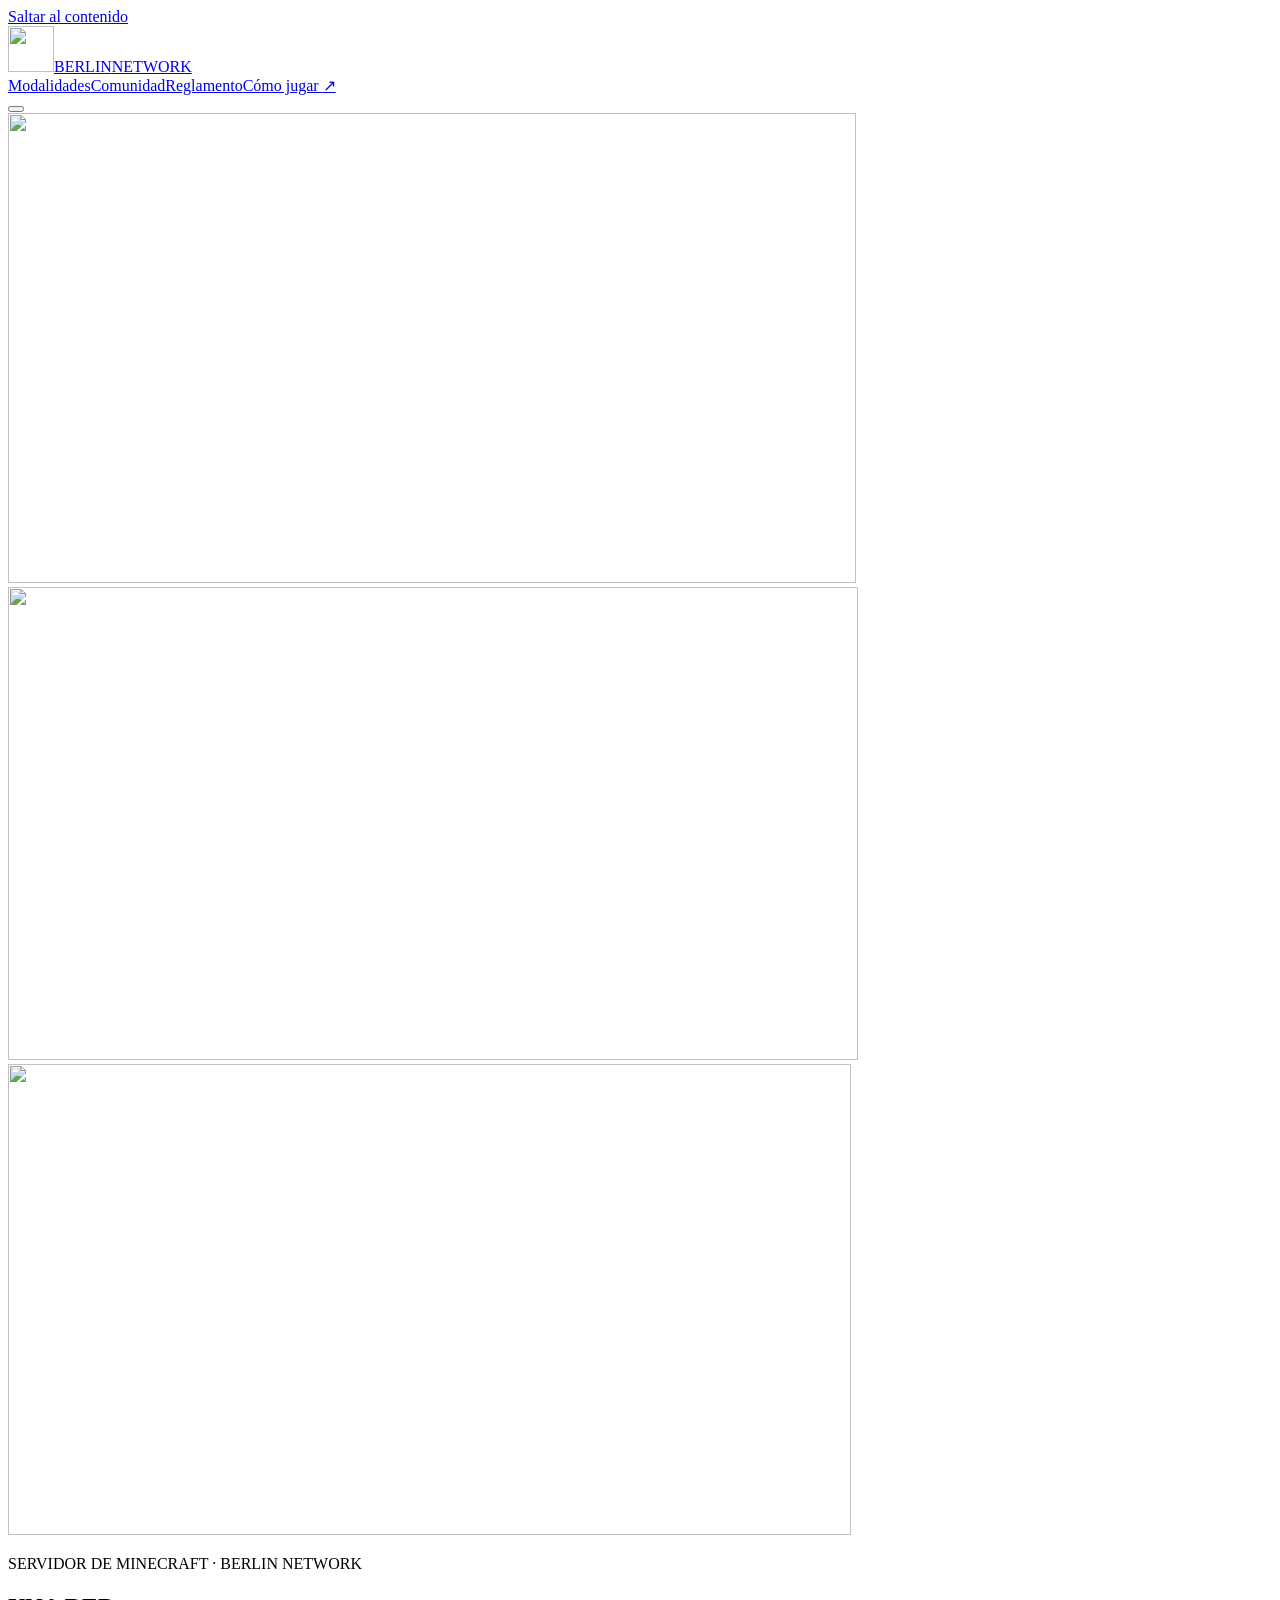
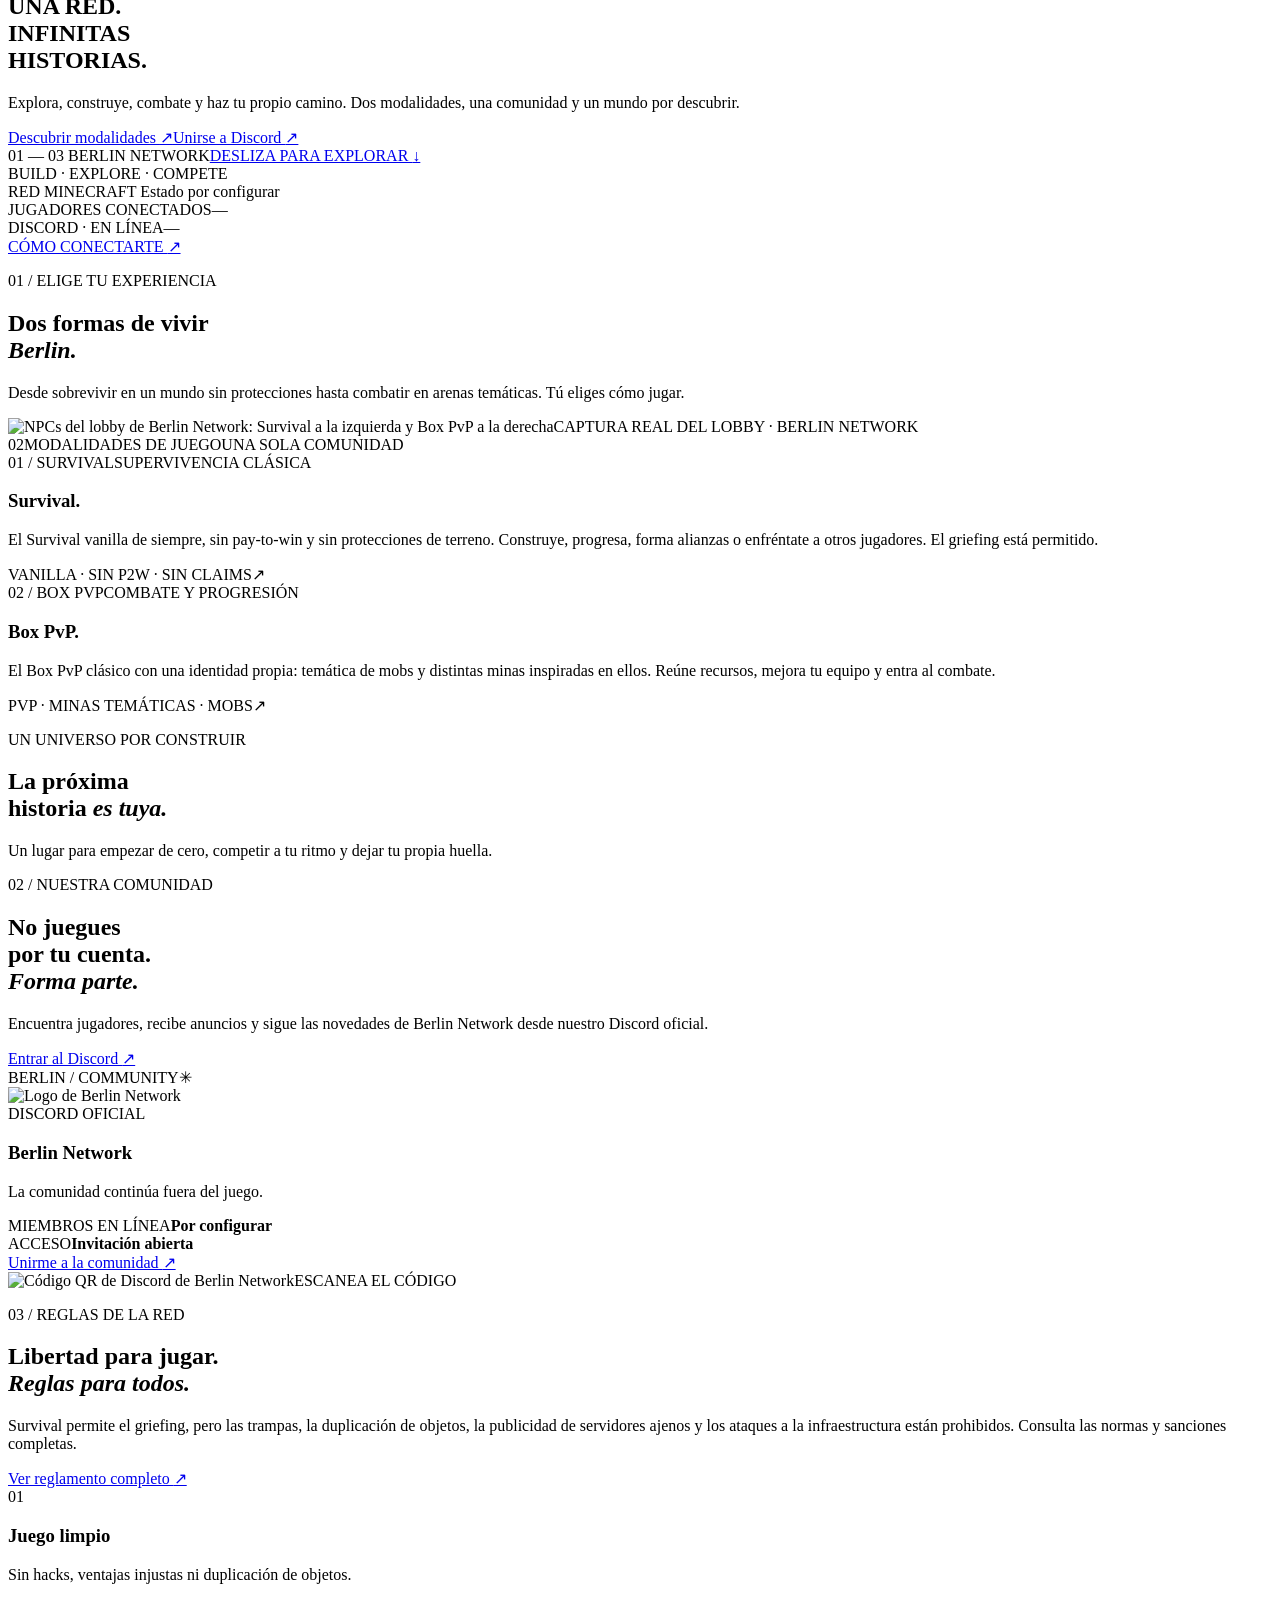
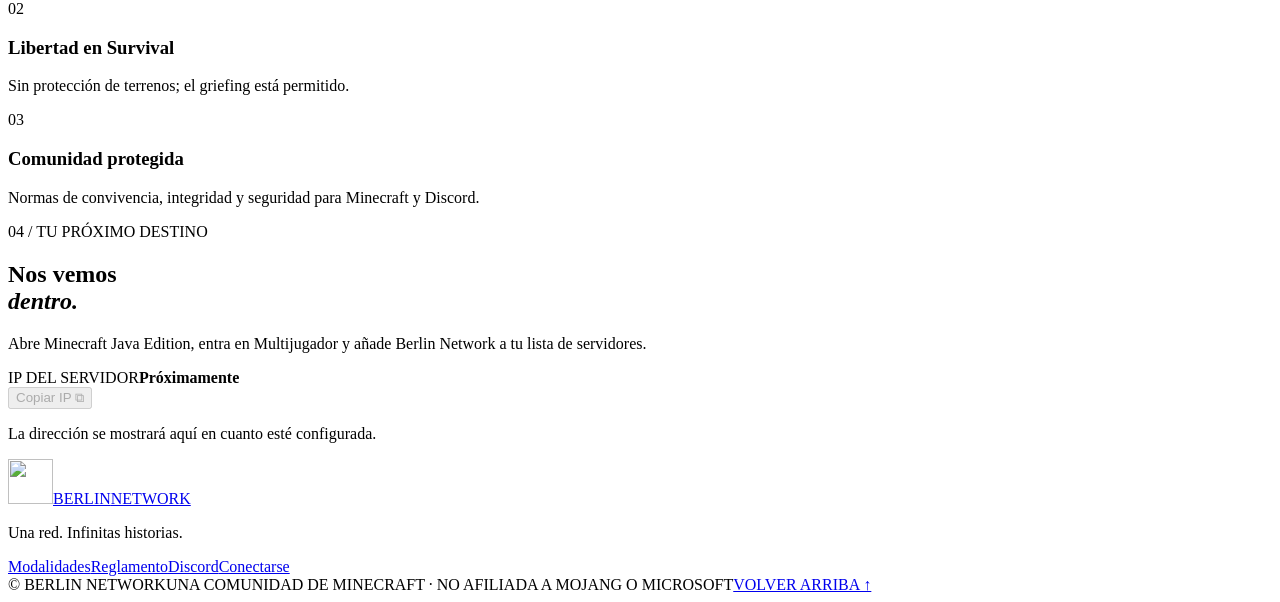
==== index.html @ 5908e1f7 "feat: add Berlin Network homepage" ====
<!doctype html>
<html lang="es">
<head>
  <meta charset="UTF-8">
  <meta name="viewport" content="width=device-width, initial-scale=1">
  <meta name="theme-color" content="#090c10">
  <meta name="description" content="Berlin Network: Survival vanilla clásico sin pay-to-win y Box PvP con temática de mobs. Conoce las modalidades, únete a la comunidad y descubre las reglas.">
  <meta property="og:type" content="website"><meta property="og:title" content="Berlin Network — Una red. Tu próxima historia.">
  <meta property="og:description" content="Survival y Box PvP. Explora las modalidades y únete a Berlin Network."><meta property="og:image" content="assets/paisaje-arbol.webp">
  <link rel="icon" type="image/png" href="assets/favicon.png"><link rel="stylesheet" href="styles.css"><script defer src="site-config.js"></script><script defer src="script.js"></script>
  <title>Berlin Network — Minecraft a tu manera</title>
</head>
<body>
  <a class="skip-link" href="#contenido">Saltar al contenido</a>
  <header class="site-header" id="site-header">
    <div class="container header-inner">
      <a class="brand" href="./" aria-label="Berlin Network, inicio"><img src="assets/berlin-icon.png" alt="" width="46" height="46"><span class="brand-word"><span class="brand-berlin">BERLIN</span><span class="brand-network">NETWORK</span></span></a>
      <nav class="site-nav" id="site-nav" aria-label="Navegación principal"><a href="#modalidades">Modalidades</a><a href="#comunidad">Comunidad</a><a href="reglas.html">Reglamento</a><a href="#conectar" class="nav-play">Cómo jugar <span aria-hidden="true">↗</span></a></nav>
      <button type="button" class="menu-toggle" id="menu-toggle" aria-label="Abrir menú" aria-expanded="false" aria-controls="site-nav"><span></span><span></span><span></span></button>
    </div>
  </header>
  <main id="contenido">
    <section class="hero" aria-labelledby="hero-title">
      <div class="hero-slides" aria-hidden="true">
        <img class="hero-slide" src="assets/paisaje-arbol.webp" alt="" fetchpriority="high" width="848" height="470">
        <img class="hero-slide" src="assets/paisaje-montana.webp" alt="" width="850" height="473">
        <img class="hero-slide" src="assets/evento-invierno.webp" alt="" width="843" height="471">
      </div>
      <div class="hero-overlay"></div><div class="hero-grain" aria-hidden="true"></div>
      <div class="container hero-inner">
        <div class="hero-content">
          <p class="eyebrow light"><span class="accent-line"></span> SERVIDOR DE MINECRAFT · BERLIN NETWORK</p>
          <h1 id="hero-title">UNA RED.<br><span class="heading-outline">INFINITAS</span><br><span class="heading-orange">HISTORIAS.</span></h1>
          <p class="hero-lead">Explora, construye, combate y haz tu propio camino. Dos modalidades, una comunidad y un mundo por descubrir.</p>
          <div class="actions"><a class="button primary" href="#modalidades">Descubrir modalidades <span class="button-arrow" aria-hidden="true">↗</span></a><a class="button secondary" id="hero-discord" href="https://discord.gg/GJRXZk8jEn" rel="noopener noreferrer" target="_blank">Unirse a Discord <span aria-hidden="true">↗</span></a></div>
        </div>
        <div class="hero-bottom"><span class="hero-index">01 — 03 <span class="hero-index-line"></span> BERLIN NETWORK</span><a href="#modalidades" class="scroll-label">DESLIZA PARA EXPLORAR <span aria-hidden="true">↓</span></a></div>
      </div>
      <div class="hero-vertical" aria-hidden="true">BUILD · EXPLORE · COMPETE</div>
    </section>
    <section class="signal-bar" aria-label="Información de la red">
      <div class="container signal-content">
        <div class="signal-item"><span class="signal-label">RED MINECRAFT</span><span class="signal-value" id="mc-network-status" aria-live="polite"><i class="status-dot unknown" aria-hidden="true"></i> Estado por configurar</span></div>
        <div class="signal-item"><span class="signal-label">JUGADORES CONECTADOS</span><span class="signal-value" id="mc-online">—</span></div>
        <div class="signal-item"><span class="signal-label">DISCORD · EN LÍNEA</span><span class="signal-value" id="discord-online">—</span></div>
        <div class="signal-item signal-join"><a href="#conectar">CÓMO CONECTARTE <span aria-hidden="true">↗</span></a></div>
      </div>
    </section>
    <section class="section modes-section" id="modalidades">
      <div class="container">
        <div class="section-title-row reveal"><div><p class="eyebrow">01 / ELIGE TU EXPERIENCIA</p><h2>Dos formas de vivir<br><em>Berlin.</em></h2></div><p class="title-aside">Desde sobrevivir en un mundo sin protecciones hasta combatir en arenas temáticas. Tú eliges cómo jugar.</p></div>
        <div class="mode-display reveal">
          <div class="mode-image"><img src="assets/modalidades.webp" loading="lazy" width="637" height="456" alt="NPCs del lobby de Berlin Network: Survival a la izquierda y Box PvP a la derecha"><span class="media-corner top-left"></span><span class="media-corner bottom-right"></span><span class="image-note">CAPTURA REAL DEL LOBBY · BERLIN NETWORK</span></div>
          <div class="mode-image-caption"><span class="mini-number">02</span><span>MODALIDADES DE JUEGO</span><span class="thin-line"></span><span>UNA SOLA COMUNIDAD</span></div>
        </div>
        <div class="modes-grid">
          <article class="mode-card reveal"><div class="mode-card-top"><span class="mode-number">01 / SURVIVAL</span><span class="mode-tag">SUPERVIVENCIA CLÁSICA</span></div><h3>Survival<span class="dot-accent">.</span></h3><p>El Survival vanilla de siempre, sin pay-to-win y sin protecciones de terreno. Construye, progresa, forma alianzas o enfréntate a otros jugadores. El griefing está permitido.</p><div class="card-bottom"><span>VANILLA · SIN P2W · SIN CLAIMS</span><span aria-hidden="true" class="card-arrow">↗</span></div></article>
          <article class="mode-card reveal"><div class="mode-card-top"><span class="mode-number">02 / BOX PVP</span><span class="mode-tag">COMBATE Y PROGRESIÓN</span></div><h3>Box PvP<span class="dot-accent">.</span></h3><p>El Box PvP clásico con una identidad propia: temática de mobs y distintas minas inspiradas en ellos. Reúne recursos, mejora tu equipo y entra al combate.</p><div class="card-bottom"><span>PVP · MINAS TEMÁTICAS · MOBS</span><span aria-hidden="true" class="card-arrow">↗</span></div></article>
        </div>
      </div>
    </section>
    <section class="worlds-banner" aria-labelledby="worlds-title">
      <div class="worlds-background" role="img" aria-label="Paisaje del lobby de Berlin Network con árboles y un cauce de agua"></div><div class="worlds-shade"></div>
      <div class="container worlds-content reveal"><p class="eyebrow light">UN UNIVERSO POR CONSTRUIR</p><h2 id="worlds-title">La próxima<br>historia <i>es tuya.</i></h2><p>Un lugar para empezar de cero, competir a tu ritmo y dejar tu propia huella.</p></div>
    </section>
    <section class="section community-section" id="comunidad">
      <div class="container community-grid">
        <div class="community-intro reveal"><p class="eyebrow">02 / NUESTRA COMUNIDAD</p><h2>No juegues<br>por tu cuenta.<br><em>Forma parte.</em></h2><p>Encuentra jugadores, recibe anuncios y sigue las novedades de Berlin Network desde nuestro Discord oficial.</p><a class="text-link" href="https://discord.gg/GJRXZk8jEn" target="_blank" rel="noopener noreferrer">Entrar al Discord <span aria-hidden="true">↗</span></a></div>
        <div class="discord-panel reveal"><div class="panel-top"><span class="panel-kicker">BERLIN / COMMUNITY</span><span class="panel-small-star" aria-hidden="true">✳</span></div><div class="panel-mid"><div class="discord-avatar"><img src="assets/berlin-icon.png" alt="Logo de Berlin Network" width="80" height="80"></div><div><span class="discord-small">DISCORD OFICIAL</span><h3>Berlin Network</h3><p>La comunidad continúa fuera del juego.</p></div></div><div class="discord-metrics"><div><span>MIEMBROS EN LÍNEA</span><strong id="discord-panel-count">Por configurar</strong></div><div><span>ACCESO</span><strong>Invitación abierta</strong></div></div><div class="discord-panel-footer"><a href="https://discord.gg/GJRXZk8jEn" target="_blank" rel="noopener noreferrer" class="button primary">Unirme a la comunidad <span aria-hidden="true">↗</span></a><div class="qr-panel"><img src="assets/discord-qr.png" width="80" height="80" alt="Código QR de Discord de Berlin Network"><span>ESCANEA EL CÓDIGO</span></div></div></div>
      </div>
    </section>
    <section class="section conduct-section" id="normas"><div class="container"><div class="conduct-layout"><div class="reveal"><p class="eyebrow">03 / REGLAS DE LA RED</p><h2>Libertad para jugar.<br><em>Reglas para todos.</em></h2><p>Survival permite el griefing, pero las trampas, la duplicación de objetos, la publicidad de servidores ajenos y los ataques a la infraestructura están prohibidos. Consulta las normas y sanciones completas.</p><a class="button outline" href="reglas.html">Ver reglamento completo <span aria-hidden="true">↗</span></a></div><div class="rule-teasers reveal"><div class="teaser"><span>01</span><div><h3>Juego limpio</h3><p>Sin hacks, ventajas injustas ni duplicación de objetos.</p></div></div><div class="teaser"><span>02</span><div><h3>Libertad en Survival</h3><p>Sin protección de terrenos; el griefing está permitido.</p></div></div><div class="teaser"><span>03</span><div><h3>Comunidad protegida</h3><p>Normas de convivencia, integridad y seguridad para Minecraft y Discord.</p></div></div></div></div></div></section>
    <section class="section connect-section" id="conectar"><div class="connect-glow" aria-hidden="true"></div><div class="container connect-inner reveal"><p class="eyebrow light">04 / TU PRÓXIMO DESTINO</p><h2>Nos vemos<br><em>dentro.</em></h2><p>Abre Minecraft Java Edition, entra en Multijugador y añade Berlin Network a tu lista de servidores.</p><div class="ip-shell"><div><span>IP DEL SERVIDOR</span><strong id="server-address">Próximamente</strong></div><button id="copy-ip" type="button" disabled aria-label="Copiar la IP del servidor">Copiar IP <span aria-hidden="true">⧉</span></button></div><p class="connect-note" id="connect-feedback" role="status">La dirección se mostrará aquí en cuanto esté configurada.</p></div></section>
  </main>
  <footer class="footer"><div class="container footer-main"><div><a href="./" class="brand"><img src="assets/berlin-icon.png" width="45" height="45" alt=""><span class="brand-word"><span class="brand-berlin">BERLIN</span><span class="brand-network">NETWORK</span></span></a><p>Una red. Infinitas historias.</p></div><div class="footer-links"><a href="#modalidades">Modalidades</a><a href="reglas.html">Reglamento</a><a href="https://discord.gg/GJRXZk8jEn" target="_blank" rel="noopener noreferrer">Discord</a><a href="#conectar">Conectarse</a></div></div><div class="container footer-bottom"><span>© <span id="copyright-year"></span> BERLIN NETWORK</span><span>UNA COMUNIDAD DE MINECRAFT · NO AFILIADA A MOJANG O MICROSOFT</span><a href="#contenido">VOLVER ARRIBA ↑</a></div></footer>
</body>
</html>
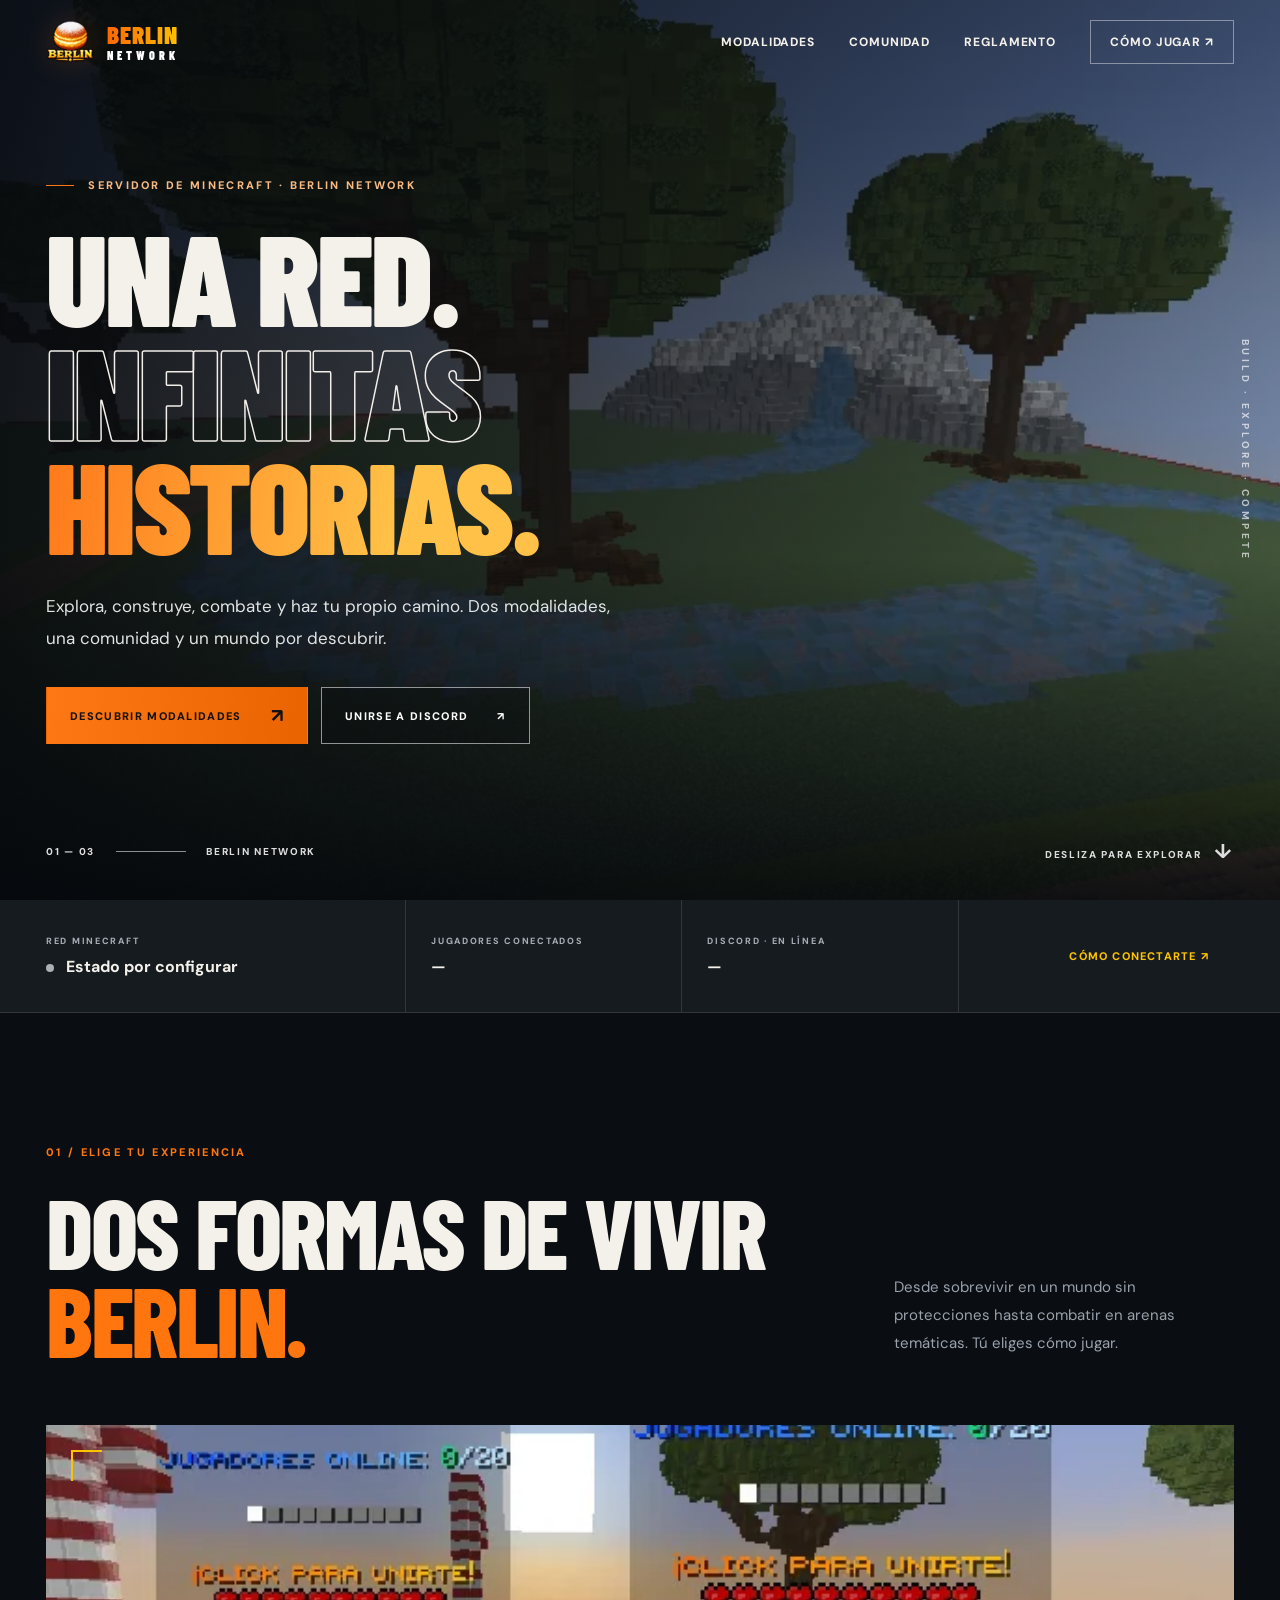
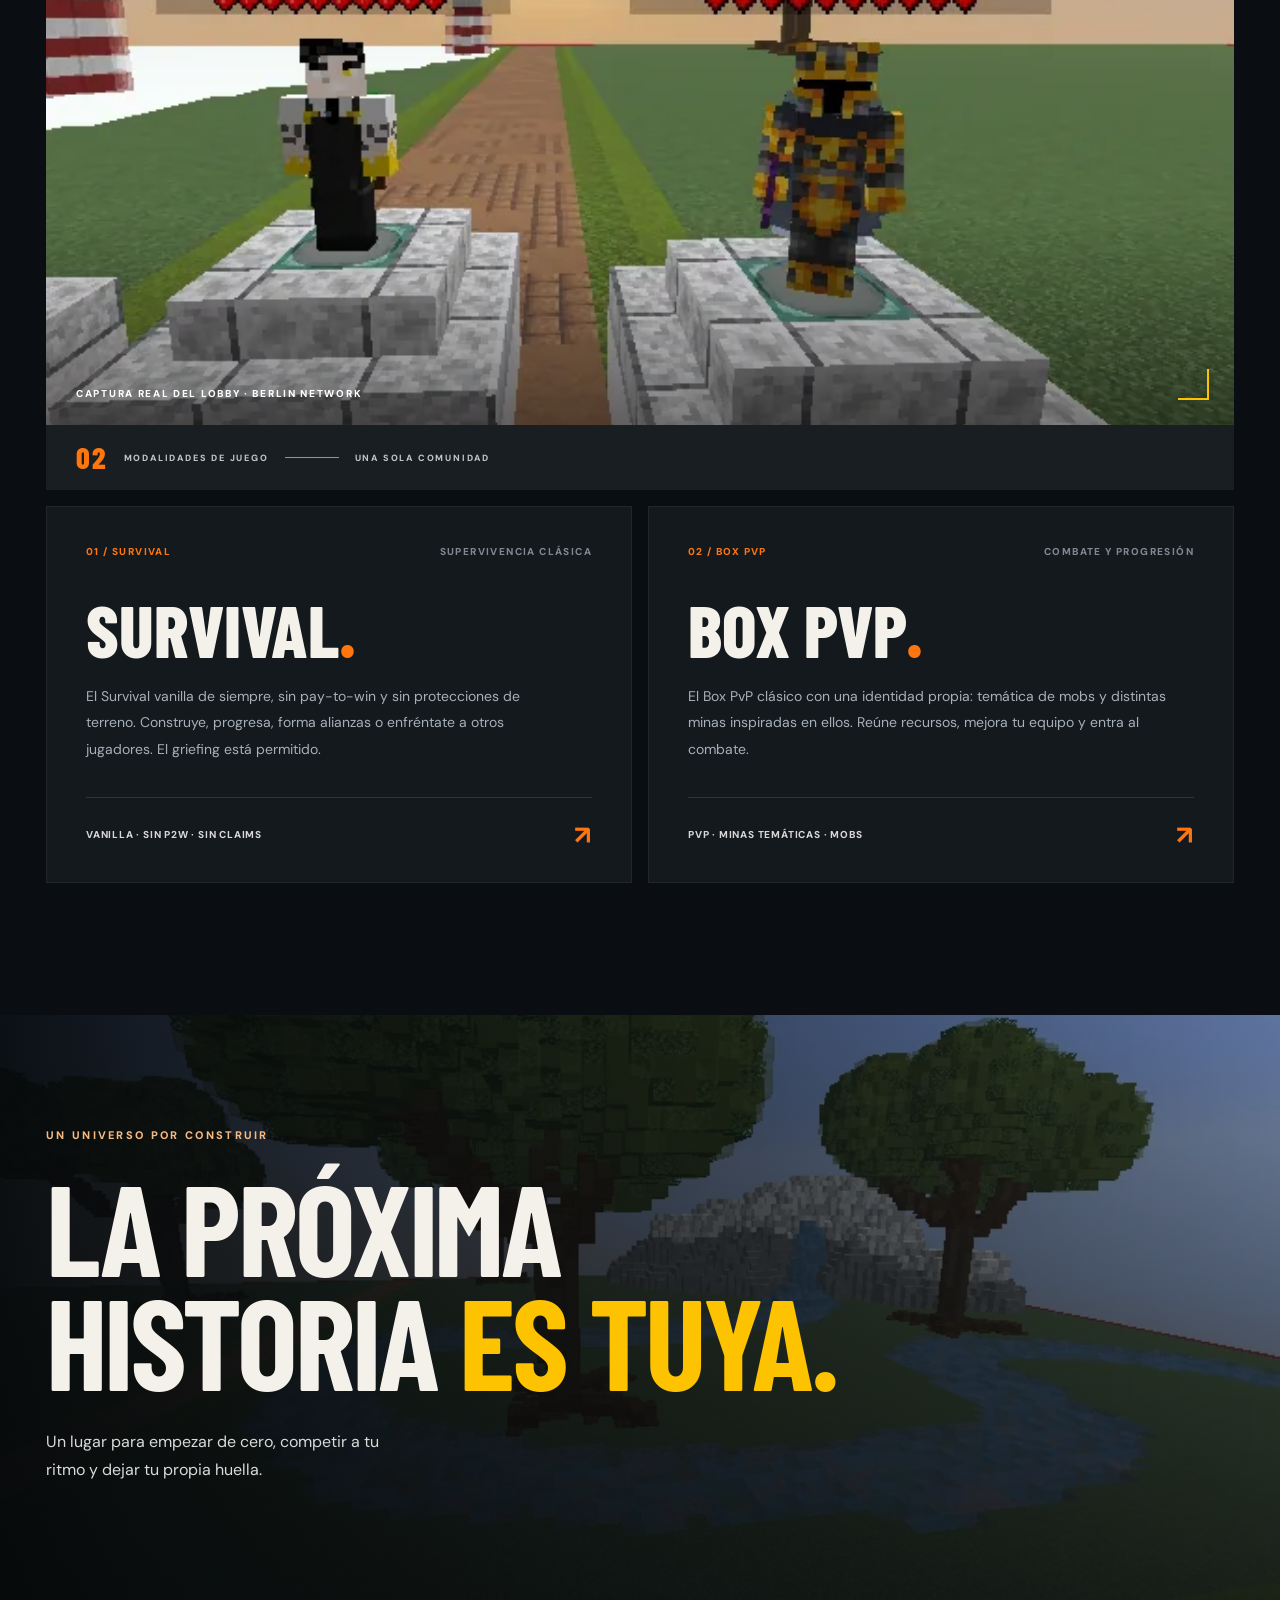
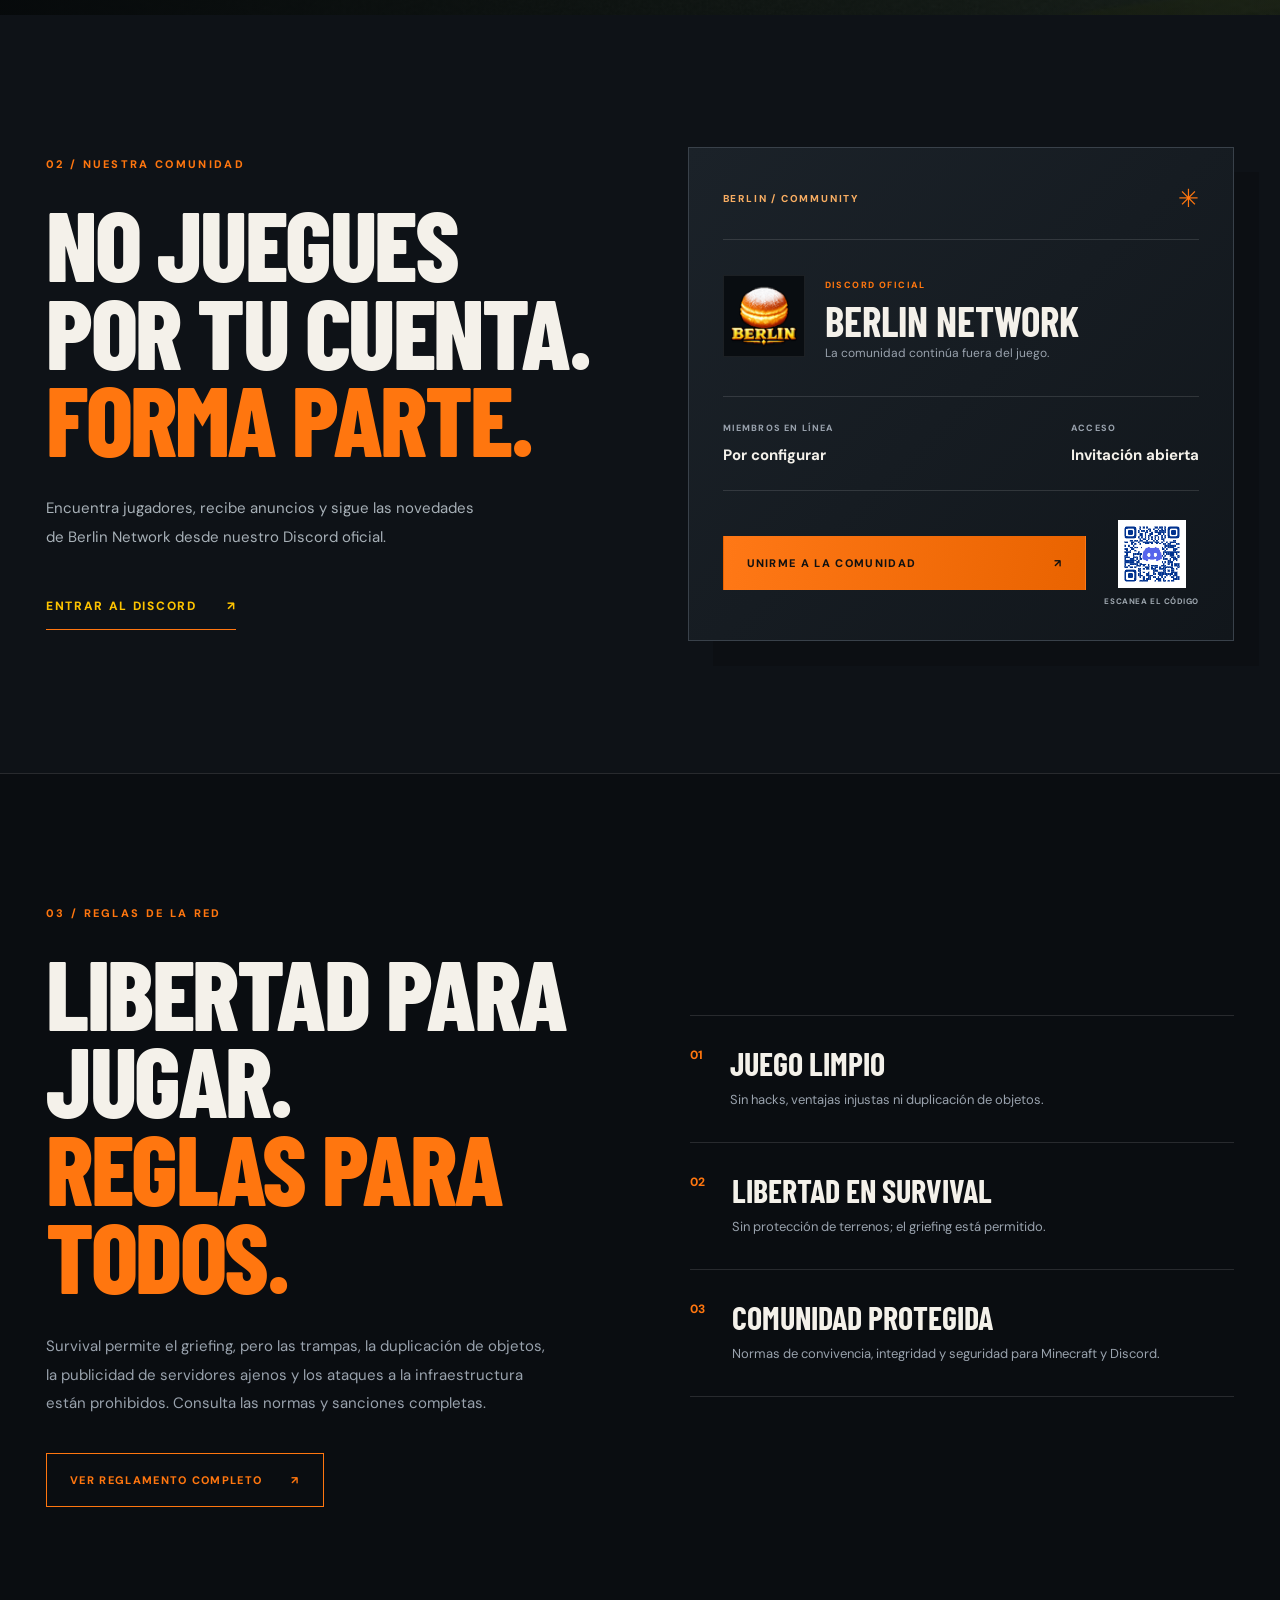
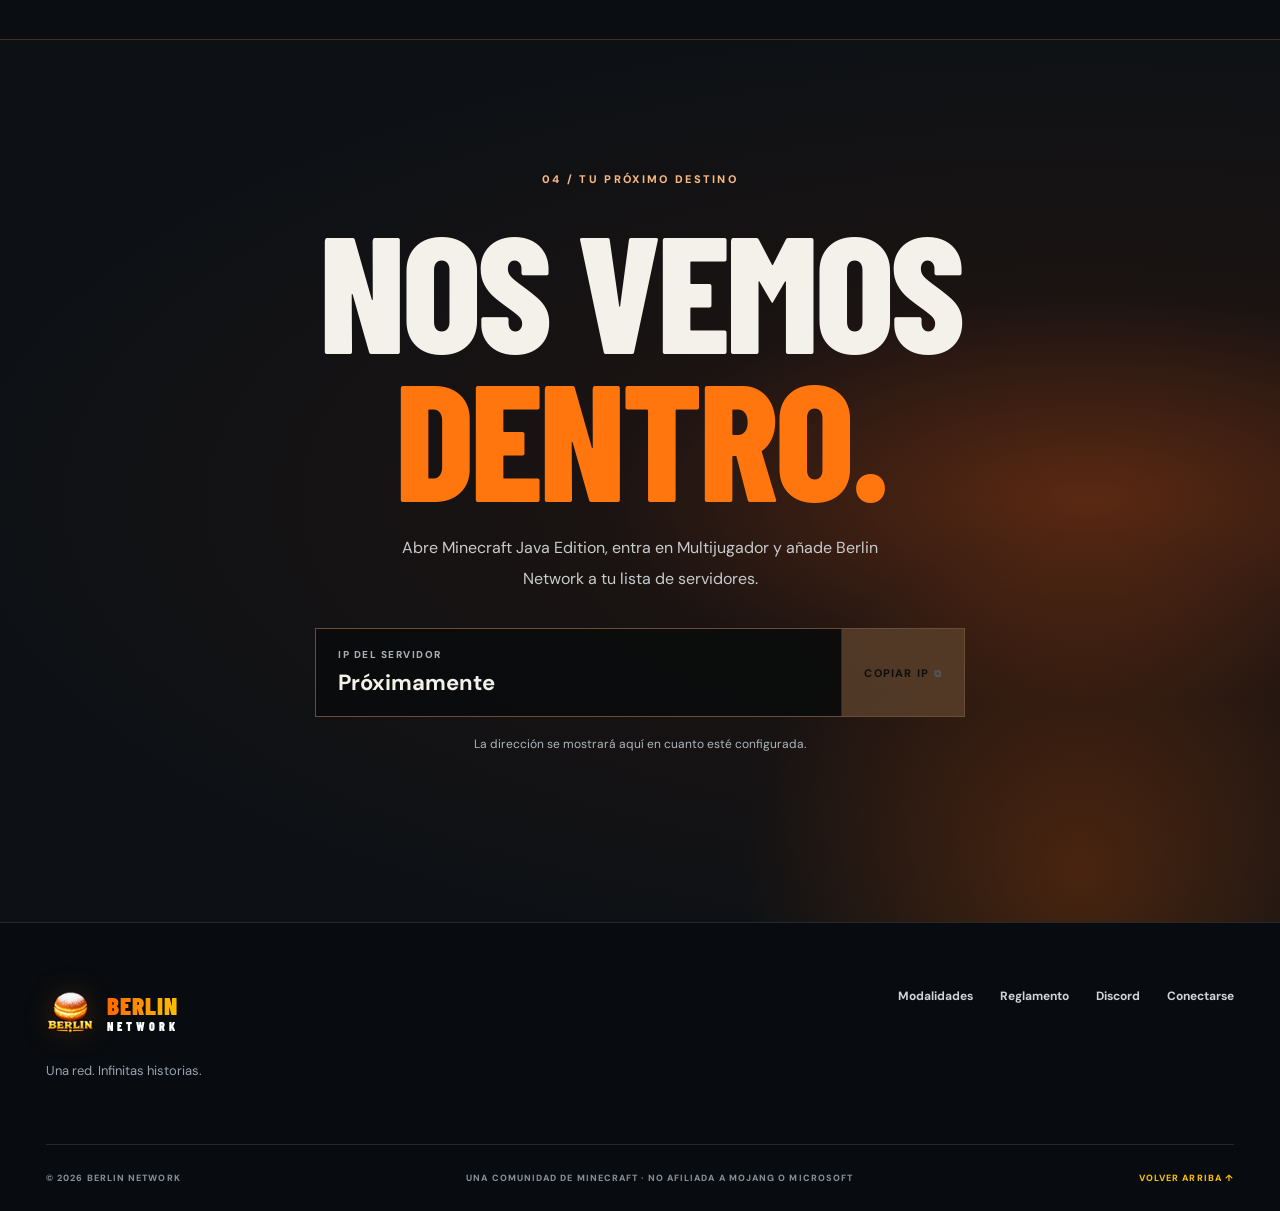
==== commit 43a050ab: "fix: use Discord invite encoded in official QR for index.html" ====
--- a/index.html
+++ b/index.html
@@ -32,7 +32,7 @@
           <p class="eyebrow light"><span class="accent-line"></span> SERVIDOR DE MINECRAFT · BERLIN NETWORK</p>
           <h1 id="hero-title">UNA RED.<br><span class="heading-outline">INFINITAS</span><br><span class="heading-orange">HISTORIAS.</span></h1>
           <p class="hero-lead">Explora, construye, combate y haz tu propio camino. Dos modalidades, una comunidad y un mundo por descubrir.</p>
-          <div class="actions"><a class="button primary" href="#modalidades">Descubrir modalidades <span class="button-arrow" aria-hidden="true">↗</span></a><a class="button secondary" id="hero-discord" href="https://discord.gg/GJRXZk8jEn" rel="noopener noreferrer" target="_blank">Unirse a Discord <span aria-hidden="true">↗</span></a></div>
+          <div class="actions"><a class="button primary" href="#modalidades">Descubrir modalidades <span class="button-arrow" aria-hidden="true">↗</span></a><a class="button secondary" id="hero-discord" href="https://discord.gg/UeGzQjRebw" rel="noopener noreferrer" target="_blank">Unirse a Discord <span aria-hidden="true">↗</span></a></div>
         </div>
         <div class="hero-bottom"><span class="hero-index">01 — 03 <span class="hero-index-line"></span> BERLIN NETWORK</span><a href="#modalidades" class="scroll-label">DESLIZA PARA EXPLORAR <span aria-hidden="true">↓</span></a></div>
       </div>
@@ -65,13 +65,13 @@
     </section>
     <section class="section community-section" id="comunidad">
       <div class="container community-grid">
-        <div class="community-intro reveal"><p class="eyebrow">02 / NUESTRA COMUNIDAD</p><h2>No juegues<br>por tu cuenta.<br><em>Forma parte.</em></h2><p>Encuentra jugadores, recibe anuncios y sigue las novedades de Berlin Network desde nuestro Discord oficial.</p><a class="text-link" href="https://discord.gg/GJRXZk8jEn" target="_blank" rel="noopener noreferrer">Entrar al Discord <span aria-hidden="true">↗</span></a></div>
-        <div class="discord-panel reveal"><div class="panel-top"><span class="panel-kicker">BERLIN / COMMUNITY</span><span class="panel-small-star" aria-hidden="true">✳</span></div><div class="panel-mid"><div class="discord-avatar"><img src="assets/berlin-icon.png" alt="Logo de Berlin Network" width="80" height="80"></div><div><span class="discord-small">DISCORD OFICIAL</span><h3>Berlin Network</h3><p>La comunidad continúa fuera del juego.</p></div></div><div class="discord-metrics"><div><span>MIEMBROS EN LÍNEA</span><strong id="discord-panel-count">Por configurar</strong></div><div><span>ACCESO</span><strong>Invitación abierta</strong></div></div><div class="discord-panel-footer"><a href="https://discord.gg/GJRXZk8jEn" target="_blank" rel="noopener noreferrer" class="button primary">Unirme a la comunidad <span aria-hidden="true">↗</span></a><div class="qr-panel"><img src="assets/discord-qr.png" width="80" height="80" alt="Código QR de Discord de Berlin Network"><span>ESCANEA EL CÓDIGO</span></div></div></div>
+        <div class="community-intro reveal"><p class="eyebrow">02 / NUESTRA COMUNIDAD</p><h2>No juegues<br>por tu cuenta.<br><em>Forma parte.</em></h2><p>Encuentra jugadores, recibe anuncios y sigue las novedades de Berlin Network desde nuestro Discord oficial.</p><a class="text-link" href="https://discord.gg/UeGzQjRebw" target="_blank" rel="noopener noreferrer">Entrar al Discord <span aria-hidden="true">↗</span></a></div>
+        <div class="discord-panel reveal"><div class="panel-top"><span class="panel-kicker">BERLIN / COMMUNITY</span><span class="panel-small-star" aria-hidden="true">✳</span></div><div class="panel-mid"><div class="discord-avatar"><img src="assets/berlin-icon.png" alt="Logo de Berlin Network" width="80" height="80"></div><div><span class="discord-small">DISCORD OFICIAL</span><h3>Berlin Network</h3><p>La comunidad continúa fuera del juego.</p></div></div><div class="discord-metrics"><div><span>MIEMBROS EN LÍNEA</span><strong id="discord-panel-count">Por configurar</strong></div><div><span>ACCESO</span><strong>Invitación abierta</strong></div></div><div class="discord-panel-footer"><a href="https://discord.gg/UeGzQjRebw" target="_blank" rel="noopener noreferrer" class="button primary">Unirme a la comunidad <span aria-hidden="true">↗</span></a><div class="qr-panel"><img src="assets/discord-qr.png" width="80" height="80" alt="Código QR de Discord de Berlin Network"><span>ESCANEA EL CÓDIGO</span></div></div></div>
       </div>
     </section>
     <section class="section conduct-section" id="normas"><div class="container"><div class="conduct-layout"><div class="reveal"><p class="eyebrow">03 / REGLAS DE LA RED</p><h2>Libertad para jugar.<br><em>Reglas para todos.</em></h2><p>Survival permite el griefing, pero las trampas, la duplicación de objetos, la publicidad de servidores ajenos y los ataques a la infraestructura están prohibidos. Consulta las normas y sanciones completas.</p><a class="button outline" href="reglas.html">Ver reglamento completo <span aria-hidden="true">↗</span></a></div><div class="rule-teasers reveal"><div class="teaser"><span>01</span><div><h3>Juego limpio</h3><p>Sin hacks, ventajas injustas ni duplicación de objetos.</p></div></div><div class="teaser"><span>02</span><div><h3>Libertad en Survival</h3><p>Sin protección de terrenos; el griefing está permitido.</p></div></div><div class="teaser"><span>03</span><div><h3>Comunidad protegida</h3><p>Normas de convivencia, integridad y seguridad para Minecraft y Discord.</p></div></div></div></div></div></section>
     <section class="section connect-section" id="conectar"><div class="connect-glow" aria-hidden="true"></div><div class="container connect-inner reveal"><p class="eyebrow light">04 / TU PRÓXIMO DESTINO</p><h2>Nos vemos<br><em>dentro.</em></h2><p>Abre Minecraft Java Edition, entra en Multijugador y añade Berlin Network a tu lista de servidores.</p><div class="ip-shell"><div><span>IP DEL SERVIDOR</span><strong id="server-address">Próximamente</strong></div><button id="copy-ip" type="button" disabled aria-label="Copiar la IP del servidor">Copiar IP <span aria-hidden="true">⧉</span></button></div><p class="connect-note" id="connect-feedback" role="status">La dirección se mostrará aquí en cuanto esté configurada.</p></div></section>
   </main>
-  <footer class="footer"><div class="container footer-main"><div><a href="./" class="brand"><img src="assets/berlin-icon.png" width="45" height="45" alt=""><span class="brand-word"><span class="brand-berlin">BERLIN</span><span class="brand-network">NETWORK</span></span></a><p>Una red. Infinitas historias.</p></div><div class="footer-links"><a href="#modalidades">Modalidades</a><a href="reglas.html">Reglamento</a><a href="https://discord.gg/GJRXZk8jEn" target="_blank" rel="noopener noreferrer">Discord</a><a href="#conectar">Conectarse</a></div></div><div class="container footer-bottom"><span>© <span id="copyright-year"></span> BERLIN NETWORK</span><span>UNA COMUNIDAD DE MINECRAFT · NO AFILIADA A MOJANG O MICROSOFT</span><a href="#contenido">VOLVER ARRIBA ↑</a></div></footer>
+  <footer class="footer"><div class="container footer-main"><div><a href="./" class="brand"><img src="assets/berlin-icon.png" width="45" height="45" alt=""><span class="brand-word"><span class="brand-berlin">BERLIN</span><span class="brand-network">NETWORK</span></span></a><p>Una red. Infinitas historias.</p></div><div class="footer-links"><a href="#modalidades">Modalidades</a><a href="reglas.html">Reglamento</a><a href="https://discord.gg/UeGzQjRebw" target="_blank" rel="noopener noreferrer">Discord</a><a href="#conectar">Conectarse</a></div></div><div class="container footer-bottom"><span>© <span id="copyright-year"></span> BERLIN NETWORK</span><span>UNA COMUNIDAD DE MINECRAFT · NO AFILIADA A MOJANG O MICROSOFT</span><a href="#contenido">VOLVER ARRIBA ↑</a></div></footer>
 </body>
 </html>
--- a/styles.css
+++ b/styles.css
@@ -0,0 +1,19 @@
+@import url('https://fonts.googleapis.com/css2?family=Barlow+Condensed:wght@500;600;700;800;900&family=DM+Sans:wght@400;500;600;700;800&display=swap');
+:root{--bg:#090c10;--panel:#11161b;--panel2:#171c22;--text:#f4f1ea;--muted:#99a2ad;--line:rgba(255,255,255,.12);--orange:#ff760f;--gold:#fdc300;--container:1200px;color-scheme:dark}
+*{box-sizing:border-box}html{scroll-behavior:smooth;scroll-padding-top:94px}body{margin:0;font-family:'DM Sans',Arial,sans-serif;background:var(--bg);color:var(--text);-webkit-font-smoothing:antialiased}a{color:inherit;text-decoration:none}button{font:inherit;cursor:pointer}img{display:block;max-width:100%}h1,h2,h3,h4,p{margin-top:0}h1,h2,h3{font-family:'Barlow Condensed',Impact,sans-serif;text-transform:uppercase}h1,h2{letter-spacing:-.025em;line-height:.89}h3{line-height:1}.container{width:min(var(--container),calc(100% - 92px));margin-inline:auto}.skip-link{position:absolute;z-index:1000;top:-80px;left:12px;background:#fff;color:#000;padding:10px}.skip-link:focus{top:10px}a:focus-visible,button:focus-visible{outline:3px solid var(--gold);outline-offset:5px}::selection{background:var(--orange);color:#fff}
+.site-header{height:84px;position:fixed;left:0;top:0;width:100%;z-index:80;transition:background .3s,border .3s,backdrop-filter .3s;border-bottom:1px solid transparent}.site-header.scrolled{background:rgba(8,11,15,.94);border-color:var(--line);backdrop-filter:blur(22px)}.header-inner{height:100%;display:flex;align-items:center;justify-content:space-between;gap:24px}.brand{display:inline-flex;align-items:center;gap:12px;flex-shrink:0}.brand img{width:49px;height:49px;object-fit:contain;filter:drop-shadow(0 0 14px rgba(255,126,20,.17))}.brand-word{display:grid;line-height:.88;letter-spacing:.065em;font-family:'Barlow Condensed',sans-serif;font-weight:900}.brand-berlin{font-size:25px;background:linear-gradient(90deg,#ff6700,#fdc300);background-clip:text;-webkit-background-clip:text;color:transparent}.brand-network{color:white;font-size:12px;letter-spacing:.34em;margin-top:5px}.site-nav{display:flex;align-items:center;gap:34px}.site-nav>a{font-size:12px;font-weight:800;letter-spacing:.075em;text-transform:uppercase;transition:color .2s}.site-nav>a:not(.nav-play):hover,.site-nav a[aria-current="page"]{color:var(--gold)}.nav-play{padding:13px 19px;border:1px solid rgba(255,255,255,.42)}.nav-play:hover{background:var(--orange);border-color:var(--orange)}.menu-toggle{display:none;border:0;background:none;padding:10px;min-width:44px;min-height:44px}.menu-toggle span{display:block;height:2px;width:24px;background:#fff;margin:5px auto;transition:transform .2s}
+.hero{min-height:760px;height:100svh;max-height:1100px;position:relative;isolation:isolate;background:#171a1d;overflow:hidden}.hero-slides,.hero-overlay,.hero-grain{position:absolute;inset:0;pointer-events:none}.hero-slides{z-index:-3;background:url('assets/paisaje-arbol.webp') center/cover no-repeat}.hero-slide{position:absolute;inset:0;width:100%;height:100%;object-fit:cover;object-position:center;opacity:0;transform:scale(1.15) translateX(4%);animation:scene-fade 27s infinite linear,scene-pan 27s infinite linear}.hero-slide:nth-child(2){animation-delay:9s}.hero-slide:nth-child(3){animation-delay:18s}@keyframes scene-fade{0%{opacity:0}4%,29%{opacity:1}34%,100%{opacity:0}}@keyframes scene-pan{0%{transform:scale(1.18) translateX(4%)}34%,100%{transform:scale(1.18) translateX(-4%)}}.hero-overlay{z-index:-2;background:linear-gradient(90deg,rgba(5,8,12,.91) 0%,rgba(5,8,12,.66) 43%,rgba(5,8,12,.27) 100%),linear-gradient(0deg,rgba(6,9,13,.88) 0%,transparent 38%,rgba(6,9,13,.45) 100%)}.hero-grain{z-index:-1;opacity:.18;background-image:radial-gradient(rgba(255,255,255,.19) .6px,transparent .65px);background-size:4px 4px}.hero-inner{height:100%;position:relative;display:flex;align-items:center}.hero-content{max-width:855px;padding:112px 0 90px;animation:hero-enter .8s ease-out both}@keyframes hero-enter{from{opacity:0;transform:translateY(22px)}to{opacity:1;transform:translateY(0)}}.eyebrow{font-size:11px;font-weight:800;letter-spacing:.21em;color:var(--orange);text-transform:uppercase;margin-bottom:28px}.eyebrow.light{color:#f8ba83}.accent-line{display:inline-block;width:28px;height:1px;background:var(--orange);vertical-align:middle;margin-right:9px}.hero h1{font-size:clamp(82px,10vw,160px);margin:0 0 30px;font-weight:900}.heading-outline{-webkit-text-stroke:1.5px #f2eee9;color:transparent}.heading-orange{background:linear-gradient(100deg,#ff781a,#ffc147 70%);background-clip:text;-webkit-background-clip:text;color:transparent}.hero-lead{max-width:590px;color:#e2e4e4;font-size:17px;line-height:1.85;margin-bottom:33px}.actions{display:flex;gap:13px;flex-wrap:wrap}.button{display:inline-flex;align-items:center;justify-content:space-between;gap:29px;min-height:54px;padding:15px 23px;border:1px solid transparent;border-radius:0;text-transform:uppercase;font-size:11px;letter-spacing:.12em;font-weight:800;transition:background .22s,color .22s,transform .22s,border-color .22s}.button:hover{transform:translateY(-3px)}.button.primary{background:linear-gradient(100deg,#ff7816,#e96300);color:#111}.button.primary:hover{background:var(--gold)}.button.secondary{border-color:rgba(255,255,255,.55);background:rgba(8,11,14,.3);color:white}.button.secondary:hover{background:white;color:#111}.button.outline{border:1px solid var(--orange);color:var(--orange);margin-top:20px}.button.outline:hover{background:var(--orange);color:#111}.button-arrow{font-size:19px}.hero-bottom{position:absolute;bottom:36px;left:0;right:0;display:flex;justify-content:space-between;align-items:center}.hero-index,.scroll-label{font-size:10px;font-weight:800;letter-spacing:.17em;color:#ddd}.hero-index-line{display:inline-block;height:1px;width:70px;margin:0 17px;vertical-align:middle;background:rgba(255,255,255,.54)}.scroll-label span{margin-left:9px;font-size:20px}.hero-vertical{position:absolute;right:28px;top:50%;writing-mode:vertical-rl;transform:translateY(-50%);font-size:10px;letter-spacing:.35em;color:rgba(255,255,255,.65);font-weight:800}
+.signal-bar{background:#161b1f;border-bottom:1px solid var(--line)}.signal-content{display:grid;grid-template-columns:1.3fr 1fr 1fr 1fr;min-height:112px;align-items:stretch}.signal-item{display:flex;flex-direction:column;justify-content:center;gap:9px;padding:20px 25px;border-left:1px solid var(--line)}.signal-item:first-child{border-left:0;padding-left:0}.signal-label{font-size:9px;letter-spacing:.19em;color:#a6acb5;font-weight:800}.signal-value{font-size:16px;font-weight:700}.status-dot{display:inline-block;width:8px;height:8px;border-radius:50%;margin-right:8px;background:#aab0b6}.status-dot.online{background:#6ddb8a;box-shadow:0 0 15px #6ddb8a88}.status-dot.offline{background:#f16e68}.signal-join{align-items:end;text-align:right}.signal-join a{font-weight:800;font-size:11px;letter-spacing:.11em;color:var(--gold)}.signal-join a:hover{color:white}
+.section{padding:132px 0}.section-title-row{display:flex;align-items:end;justify-content:space-between;gap:60px;margin-bottom:63px}.section h2,.rules-content h2{font-size:clamp(65px,7.7vw,112px);font-weight:800;margin:0}.section h2 em,.rules-content h2 em{font-style:normal;color:var(--orange)}.title-aside{color:var(--muted);max-width:340px;line-height:1.85;font-size:15px;margin:0 0 5px}.modes-section{background:#0a0d11}.mode-display{background:#111619;display:grid;grid-template-columns:1fr;position:relative;overflow:hidden}.mode-image{height:clamp(350px,56vw,600px);position:relative;background:#202428;overflow:hidden}.mode-image img{width:100%;height:100%;object-fit:cover;object-position:50% 49%;image-rendering:auto}.mode-image:after{content:'';position:absolute;inset:0;background:linear-gradient(0deg,rgba(0,0,0,.45),transparent 35%);pointer-events:none}.image-note{position:absolute;left:30px;bottom:25px;z-index:1;color:white;font-size:10px;letter-spacing:.17em;font-weight:800}.media-corner{position:absolute;z-index:1;width:31px;height:31px;border-color:var(--gold);border-style:solid}.media-corner.top-left{top:25px;left:25px;border-width:2px 0 0 2px}.media-corner.bottom-right{right:25px;bottom:25px;border-width:0 2px 2px 0}.mode-image-caption{background:#191e22;padding:22px 30px;display:flex;align-items:center;gap:16px;font-size:9px;letter-spacing:.2em;font-weight:800;color:#c2c5c9}.mode-image-caption .mini-number{color:var(--orange);font-family:'Barlow Condensed';font-size:30px;line-height:.7}.thin-line{width:54px;height:1px;background:var(--orange)}.modes-grid{display:grid;grid-template-columns:1fr 1fr;gap:16px;margin-top:16px}.mode-card{min-height:340px;background:#14191e;border:1px solid rgba(255,255,255,.055);padding:38px 39px 30px;display:flex;flex-direction:column;transition:border .25s,transform .25s,background .25s}.mode-card:hover{transform:translateY(-5px);border-color:rgba(255,118,15,.5);background:#191e22}.mode-card-top{display:flex;align-items:center;justify-content:space-between;gap:10px}.mode-number,.mode-tag{font-size:10px;letter-spacing:.14em;font-weight:800;color:var(--orange)}.mode-tag{color:#7f8992}.mode-card h3{font-size:72px;font-weight:800;margin:35px 0 18px}.dot-accent{color:var(--orange)}.mode-card p{max-width:485px;color:#a6b0b8;line-height:1.86;font-size:14px;margin-bottom:35px}.card-bottom{border-top:1px solid var(--line);margin-top:auto;padding-top:20px;display:flex;align-items:center;justify-content:space-between;gap:12px;font-size:10px;color:#d8d8d9;letter-spacing:.08em;font-weight:800}.card-arrow{font-size:26px;color:var(--orange)}
+.worlds-banner{min-height:600px;position:relative;display:flex;align-items:center;isolation:isolate;overflow:hidden}.worlds-background{position:absolute;inset:0;background:url('assets/paisaje-arbol.webp') center 54%/cover no-repeat;z-index:-3;transform:scale(1.1)}.worlds-shade{position:absolute;inset:0;background:linear-gradient(90deg,rgba(5,8,10,.95),rgba(5,8,10,.34)),linear-gradient(0deg,#090c10b0,transparent);z-index:-2}.worlds-content{padding-block:100px}.worlds-content h2{font-size:clamp(80px,10vw,150px);margin:0 0 30px}.worlds-content h2 i{font-style:normal;color:var(--gold)}.worlds-content p:last-child{color:#d7dbdb;line-height:1.8;max-width:350px}.community-section{background:#0e1217}.community-grid{display:grid;grid-template-columns:1fr 1fr;gap:95px;align-items:center}.community-intro p:not(.eyebrow){max-width:430px;line-height:1.9;color:#a7b0b7;font-size:15px;margin:32px 0}.text-link{display:inline-flex;padding:15px 0;border-bottom:1px solid var(--orange);font-size:12px;font-weight:800;letter-spacing:.14em;text-transform:uppercase;gap:30px;color:var(--gold)}.text-link:hover{color:white}.discord-panel{border:1px solid #39414a;background:linear-gradient(135deg,#1b2229,#11161b);padding:34px;min-height:450px;box-shadow:25px 25px 0 rgba(0,0,0,.16)}.panel-top,.panel-mid,.discord-metrics,.discord-panel-footer{display:flex;align-items:center;justify-content:space-between}.panel-top{border-bottom:1px solid var(--line);padding-bottom:24px}.panel-kicker{font-size:10px;letter-spacing:.18em;font-weight:800;color:#f8ad62}.panel-small-star{font-size:25px;color:var(--orange)}.panel-mid{justify-content:start;gap:20px;margin:32px 0 35px}.discord-avatar{width:82px;height:82px;flex-shrink:0;display:grid;place-items:center;background:#090d11;border:1px solid rgba(255,255,255,.08)}.discord-avatar img{width:70px;height:70px}.discord-small{font-size:9px;letter-spacing:.16em;font-weight:800;color:var(--orange)}.panel-mid h3{font-size:41px;margin:7px 0 4px}.panel-mid p{font-size:12px;color:var(--muted);margin:0}.discord-metrics{gap:10px;border-top:1px solid var(--line);border-bottom:1px solid var(--line);padding:25px 0;margin-bottom:29px}.discord-metrics div{display:grid;gap:11px}.discord-metrics span{font-size:9px;letter-spacing:.13em;color:var(--muted);font-weight:800}.discord-metrics strong{font-size:15px}.discord-panel-footer{gap:18px}.discord-panel-footer .button{flex:1}.qr-panel{text-align:center;flex-shrink:0}.qr-panel img{width:68px;height:68px;object-fit:contain;margin:auto;image-rendering:pixelated}.qr-panel span{display:block;margin-top:8px;color:#9ca5ad;font-size:8px;font-weight:800;letter-spacing:.07em}
+.conduct-section{background:#0a0d11;border-top:1px solid var(--line)}.conduct-layout{display:grid;grid-template-columns:1fr 1fr;gap:100px;align-items:center}.conduct-layout>div:first-child>p:not(.eyebrow){margin-top:34px;max-width:510px;color:var(--muted);line-height:1.9;font-size:15px}.rule-teasers{border-top:1px solid var(--line)}.teaser{padding:31px 0;border-bottom:1px solid var(--line);display:flex;gap:27px}.teaser>span{color:var(--orange);font-size:12px;font-weight:800}.teaser h3{font-size:32px;margin:0 0 10px}.teaser p{margin:0;color:var(--muted);font-size:13px;line-height:1.7}
+.connect-section{position:relative;overflow:hidden;background:radial-gradient(ellipse at 85% 52%,#5b2912 0%,#1a1312 32%,#0d1115 74%);border-top:1px solid #4d2b1b}.connect-glow{position:absolute;right:-200px;bottom:-350px;width:800px;height:800px;background:radial-gradient(circle,rgba(255,99,0,.23),transparent 60%);pointer-events:none}.connect-inner{position:relative;max-width:850px;margin:0 auto;text-align:center}.connect-inner h2{font-size:clamp(90px,13vw,166px);margin:0 0 24px}.connect-inner>p:not(.eyebrow){max-width:510px;margin:0 auto 34px;color:#c7cbcd;line-height:1.9}.ip-shell{display:flex;align-items:stretch;justify-content:space-between;border:1px solid #6c4c34;background:#080a0ccf;max-width:650px;margin:auto;text-align:left;min-height:88px}.ip-shell>div{padding:19px 22px;display:grid;gap:7px}.ip-shell span{font-size:10px;font-weight:800;letter-spacing:.15em;color:#aab0b3}.ip-shell strong{font-size:22px;word-break:break-word}.ip-shell button{border:0;border-left:1px solid #6c4c34;padding:0 22px;background:#e87513;color:#111;font-weight:800;text-transform:uppercase;font-size:11px;letter-spacing:.11em;white-space:nowrap}.ip-shell button:not(:disabled):hover{background:var(--gold)}.ip-shell button:disabled{opacity:.45;cursor:not-allowed;background:#a36f46}.connect-note{font-size:12px!important;margin-top:16px!important;color:#aeb6ba!important}
+.footer{background:#080b0f;border-top:1px solid var(--line)}.footer-main{padding:65px 0;display:flex;align-items:start;justify-content:space-between;gap:40px}.footer-main p{margin:20px 0 0;color:var(--muted);font-size:13px}.footer-links{display:flex;align-items:center;gap:27px;flex-wrap:wrap}.footer-links a{font-weight:700;color:#d0d4d7;font-size:12px}.footer-links a:hover{color:var(--orange)}.footer-bottom{min-height:67px;border-top:1px solid var(--line);display:flex;align-items:center;justify-content:space-between;gap:20px;font-size:9px;letter-spacing:.12em;color:#87909a;font-weight:800}.footer-bottom a{color:var(--gold)}
+.reveal{opacity:0;transform:translateY(28px);transition:opacity .7s ease,transform .7s cubic-bezier(.2,.7,.2,1)}.reveal.visible{opacity:1;transform:none}
+/* Reglamento */
+.rules-page{background:#0a0d11}.rules-hero{min-height:525px;padding:170px 0 90px;position:relative;isolation:isolate;overflow:hidden}.rules-hero-image{position:absolute;inset:0;z-index:-2;background:linear-gradient(90deg,#090c10 8%,#090c10b8 59%,#090c1080),url('assets/paisaje-montana.webp') center 42%/cover no-repeat}.rules-hero:after{content:'';position:absolute;inset:auto 0 0;height:140px;z-index:-1;background:linear-gradient(0deg,#0a0d11,transparent)}.rules-hero-content h1{font-size:clamp(72px,10vw,136px);margin-bottom:25px}.rules-hero-content h1 em{color:var(--orange);font-style:normal}.rules-hero-content>p:not(.eyebrow){max-width:670px;color:#d3d7da;line-height:1.85;font-size:15px}.rules-tabs{display:flex;gap:13px;flex-wrap:wrap;margin-top:27px}.rules-tabs a{border:1px solid #8a653c;color:white;padding:13px 20px;text-transform:uppercase;letter-spacing:.12em;font-size:11px;font-weight:800}.rules-tabs a:hover{background:var(--orange)}.rules-content{padding-top:60px}.rules-section-heading{scroll-margin-top:110px;margin:10px 0 42px}.rules-section-heading.second{margin-top:120px}.rules-section-heading h2{font-size:clamp(64px,7.6vw,110px)}.rules-section-heading>p{margin:24px 0 0;color:var(--muted);font-size:15px;line-height:1.8}.rules-block{display:grid;grid-template-columns:300px 1fr;border-top:1px solid #34404a;padding:30px 0;gap:42px}.rules-block-title{display:flex;gap:18px;align-items:start}.rules-block-title span{font-size:13px;color:var(--orange);font-weight:800;margin-top:5px}.rules-block-title h3{font-size:28px;line-height:1.1;margin:0}.rule-entry{display:grid;grid-template-columns:1fr 195px;align-items:start;gap:35px;padding:25px 0;border-bottom:1px solid var(--line)}.rule-entry:first-child{padding-top:0}.rule-entry:last-child{border-bottom:0}.rule-entry h4{font-size:17px;margin:0 0 8px;font-weight:800}.rule-entry p{color:#a5aeb7;font-size:14px;line-height:1.8;margin:0;max-width:540px}.penalty{display:grid;gap:9px;justify-content:start}.penalty span{width:max-content;font-size:9px;color:#ff8c3f;letter-spacing:.17em;font-weight:800;border:1px solid #4a3a2d;padding:5px 7px}.penalty strong{font-size:12px;line-height:1.75;color:#e8e1dc}.rules-end{margin-top:80px;border-top:1px solid var(--line);display:flex;align-items:center;justify-content:space-between;gap:20px;padding:28px 0;font-weight:800;font-size:11px;letter-spacing:.12em;color:#919da6}.rules-end a{color:var(--gold)}
+@media(max-width:1100px){.container{width:min(var(--container),calc(100% - 62px))}.hero h1{font-size:clamp(70px,10vw,130px)}.community-grid{gap:40px}.conduct-layout{gap:40px}.rule-entry{grid-template-columns:1fr 160px}.rules-block{grid-template-columns:250px 1fr;gap:25px}}
+@media(max-width:800px){.container{width:calc(100% - 42px)}.site-header{height:74px}.site-nav{position:absolute;top:74px;right:0;left:0;display:none;flex-direction:column;align-items:stretch;gap:0;background:#101419;border-bottom:1px solid var(--line);padding:15px 21px 20px}.site-nav.open{display:flex}.site-nav>a{padding:16px 6px}.site-nav .nav-play{padding:16px;border:1px solid #5e4839;margin-top:6px}.menu-toggle{display:block;margin-left:auto}.hero{height:auto;min-height:780px}.hero-content{padding-top:155px}.hero h1{font-size:clamp(68px,12vw,100px)}.hero-vertical{display:none}.hero-bottom{bottom:20px}.signal-content{grid-template-columns:1fr 1fr}.signal-item{border-bottom:1px solid var(--line)}.signal-item:nth-child(3){border-left:0;padding-left:0}.signal-join{align-items:start;text-align:left}.section{padding:85px 0}.section-title-row{display:block;margin-bottom:36px}.title-aside{margin-top:25px;max-width:580px}.section h2{font-size:clamp(64px,10vw,95px)}.mode-image{height:420px}.mode-card{padding:30px 25px}.mode-card h3{font-size:62px}.community-grid,.conduct-layout{grid-template-columns:1fr;gap:46px}.community-intro{max-width:650px}.discord-panel{max-width:680px}.worlds-banner{min-height:480px}.rules-block{grid-template-columns:1fr;gap:20px}.rules-block-title{margin-bottom:7px}.rule-entry{grid-template-columns:1fr 210px}.footer-main{flex-direction:column}.footer-bottom{flex-wrap:wrap;padding:18px 0}}
+@media(max-width:540px){.container{width:calc(100% - 34px)}.brand img{width:41px;height:41px}.brand-berlin{font-size:22px}.brand-network{font-size:10px}.hero{min-height:770px}.hero h1{font-size:clamp(55px,13vw,78px)}.hero-lead{font-size:14px;line-height:1.8}.hero-overlay{background:linear-gradient(90deg,#06090be8,#06090bb9),linear-gradient(0deg,#06090be0,transparent)}.actions{align-items:stretch;flex-direction:column;max-width:360px}.button{justify-content:center}.hero-index{display:none}.scroll-label{margin-left:auto}.signal-content{grid-template-columns:1fr 1fr}.signal-item{padding:18px 9px;min-width:0}.signal-item:first-child,.signal-item:nth-child(3){padding-left:0}.signal-value{font-size:12px}.signal-label{font-size:8px}.signal-join a{font-size:9px}.section{padding:72px 0}.section h2{font-size:64px}.mode-image{height:290px}.image-note{font-size:8px;left:15px;bottom:15px}.media-corner.top-left{top:13px;left:13px}.media-corner.bottom-right{bottom:13px;right:13px}.mode-image-caption{padding:16px;gap:10px;flex-wrap:wrap;font-size:7px}.modes-grid{grid-template-columns:1fr}.mode-card{min-height:310px}.mode-card h3{font-size:64px}.worlds-content h2{font-size:80px}.worlds-banner{min-height:430px}.discord-panel{padding:22px;min-height:0;box-shadow:none}.panel-mid h3{font-size:35px}.panel-mid{gap:12px}.discord-avatar{width:60px;height:60px}.discord-avatar img{width:58px;height:58px}.discord-panel-footer{flex-direction:column;align-items:stretch}.qr-panel{display:flex;align-items:center;gap:14px;text-align:left}.qr-panel img{width:60px;height:60px;margin:0}.connect-inner h2{font-size:95px}.ip-shell{display:flex;flex-direction:column;text-align:center}.ip-shell>div{text-align:center}.ip-shell button{border-left:0;border-top:1px solid #6c4c34;min-height:55px}.footer-links{gap:17px}.footer-bottom{font-size:8px}.rules-hero{padding:147px 0 65px;min-height:480px}.rules-hero-content h1{font-size:71px}.rules-hero-content>p:not(.eyebrow){font-size:13px}.rules-content{padding-top:40px}.rules-section-heading h2{font-size:65px}.rules-section-heading.second{margin-top:80px}.rule-entry{grid-template-columns:1fr;gap:16px}.penalty{display:flex;align-items:center;flex-wrap:wrap;gap:13px}.rules-block{padding:24px 0}.rules-end{margin-top:40px}}
+@media(prefers-reduced-motion:reduce){html{scroll-behavior:auto}.hero-slide{animation:none;opacity:0;transform:none}.hero-slide:first-child{opacity:1}.reveal{opacity:1;transform:none;transition:none}.button,.mode-card{transition:none}.button:hover,.mode-card:hover{transform:none}}
+.motion-paused .hero-slide{animation-play-state:paused}
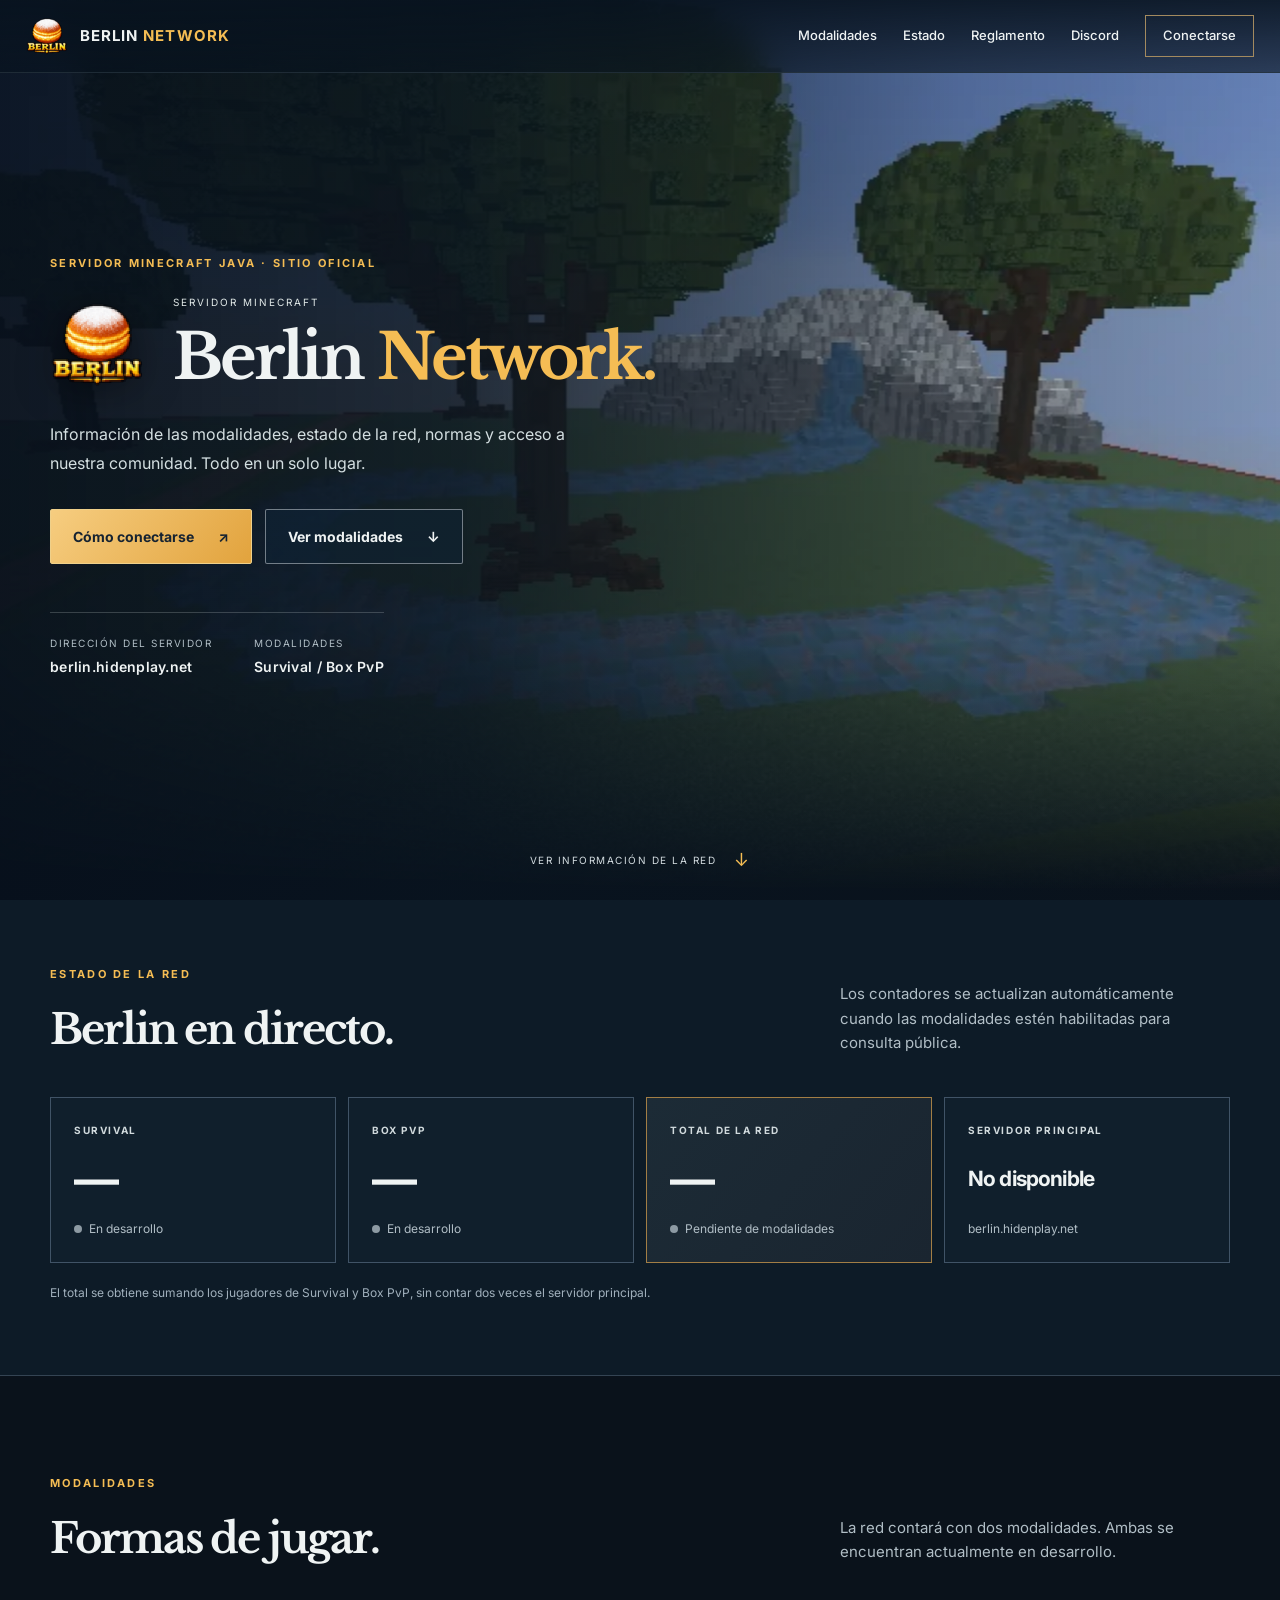
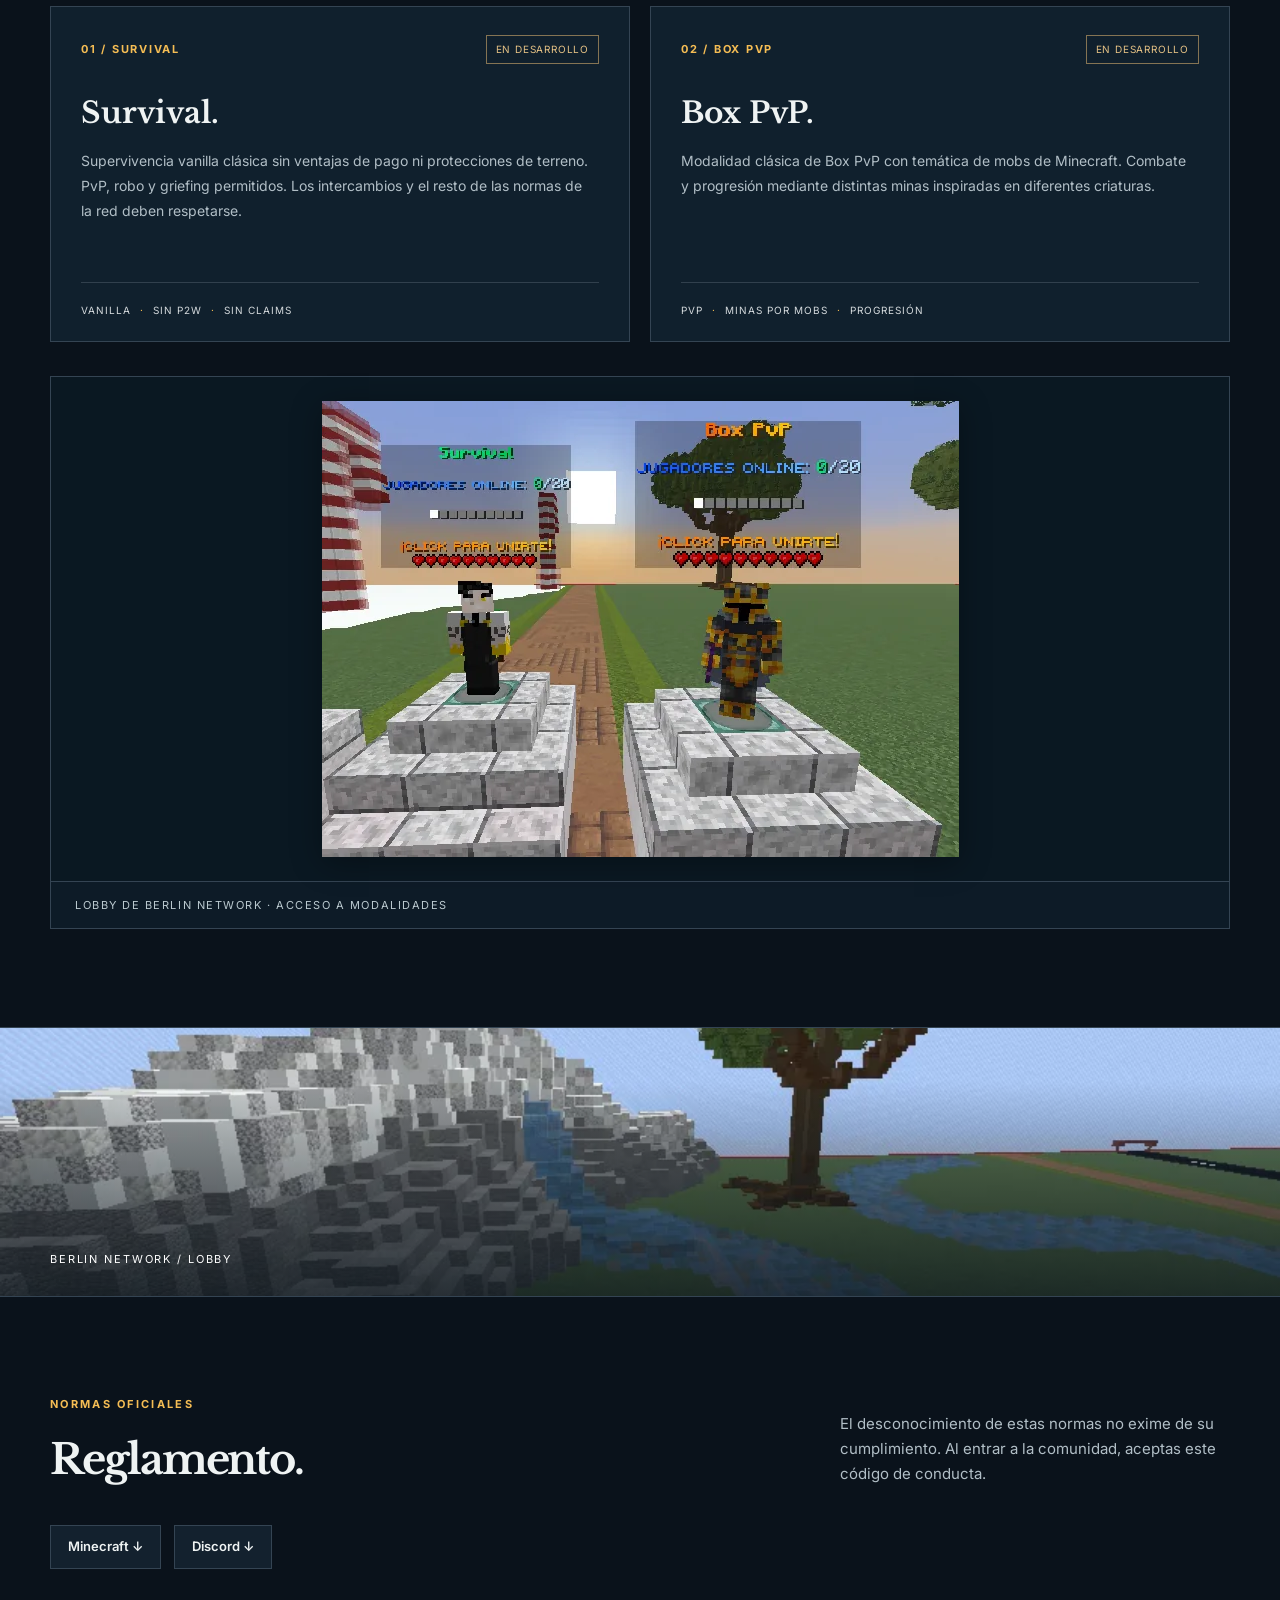
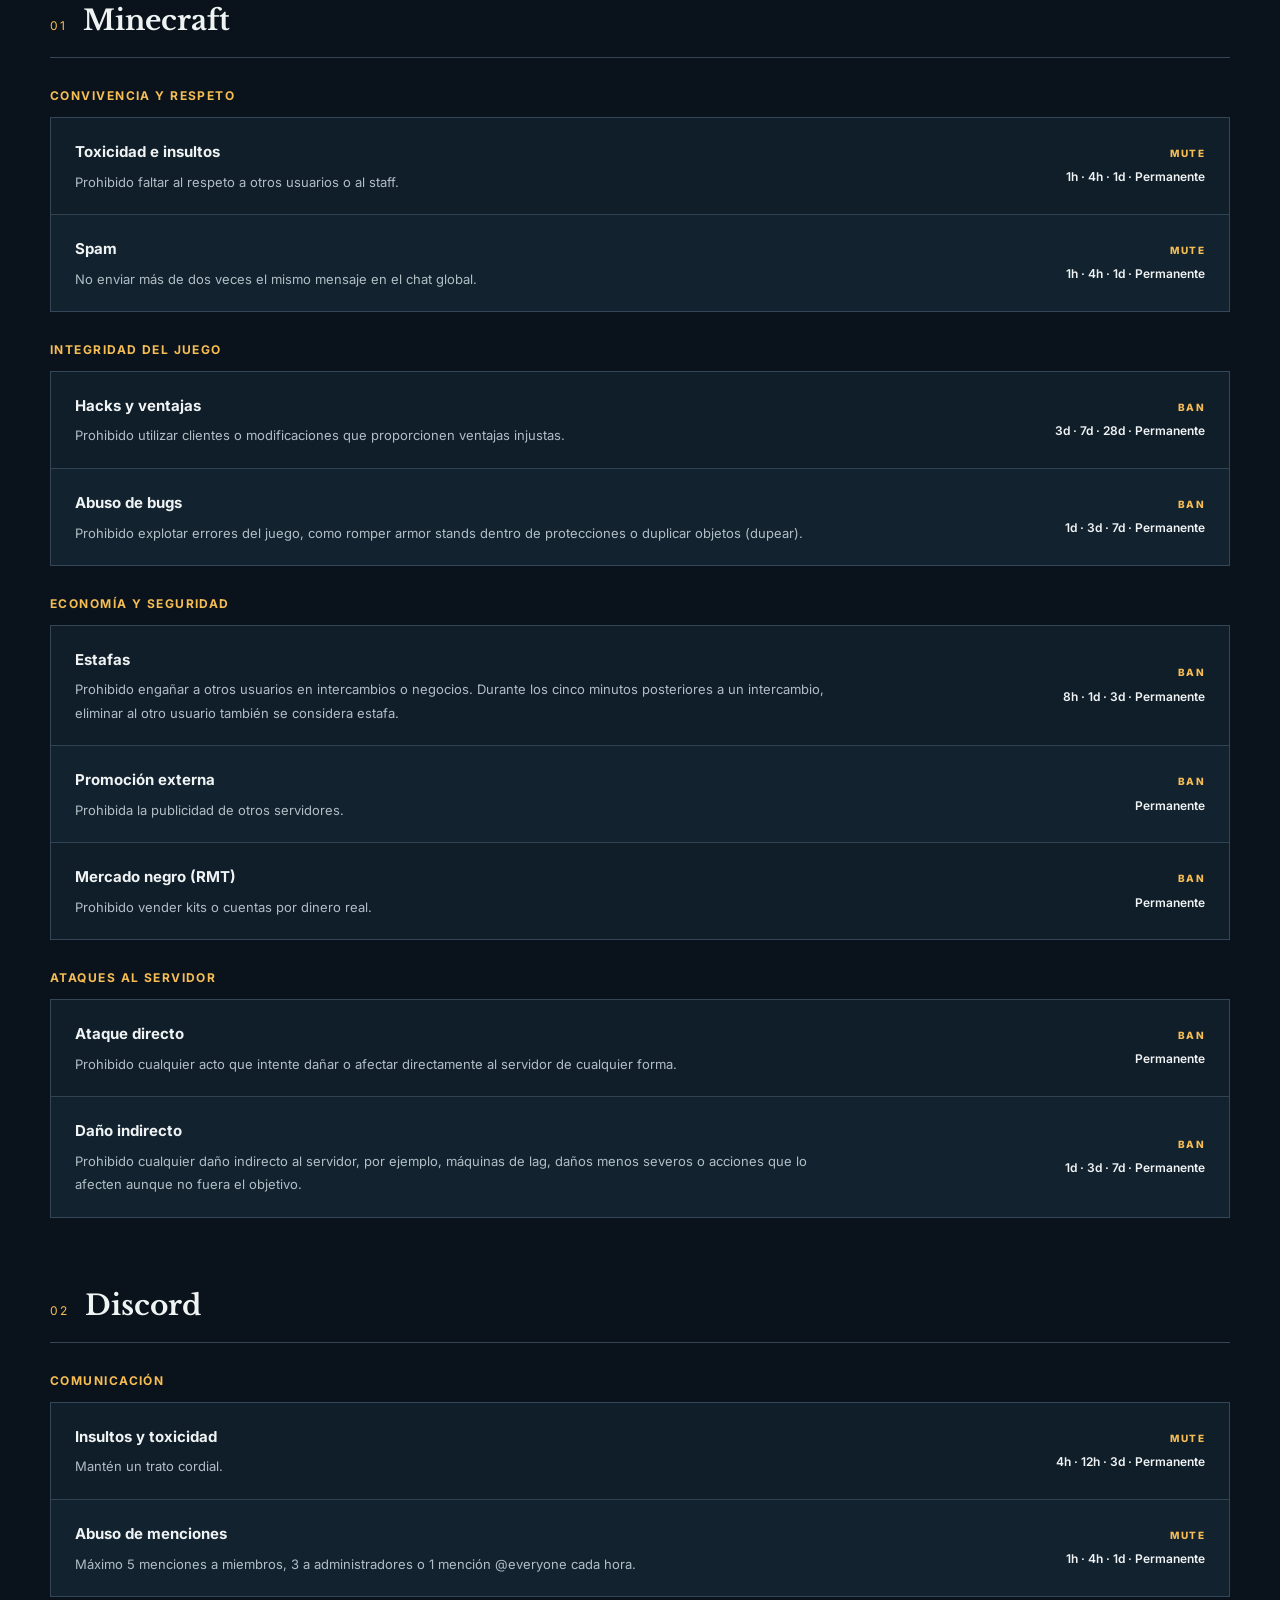
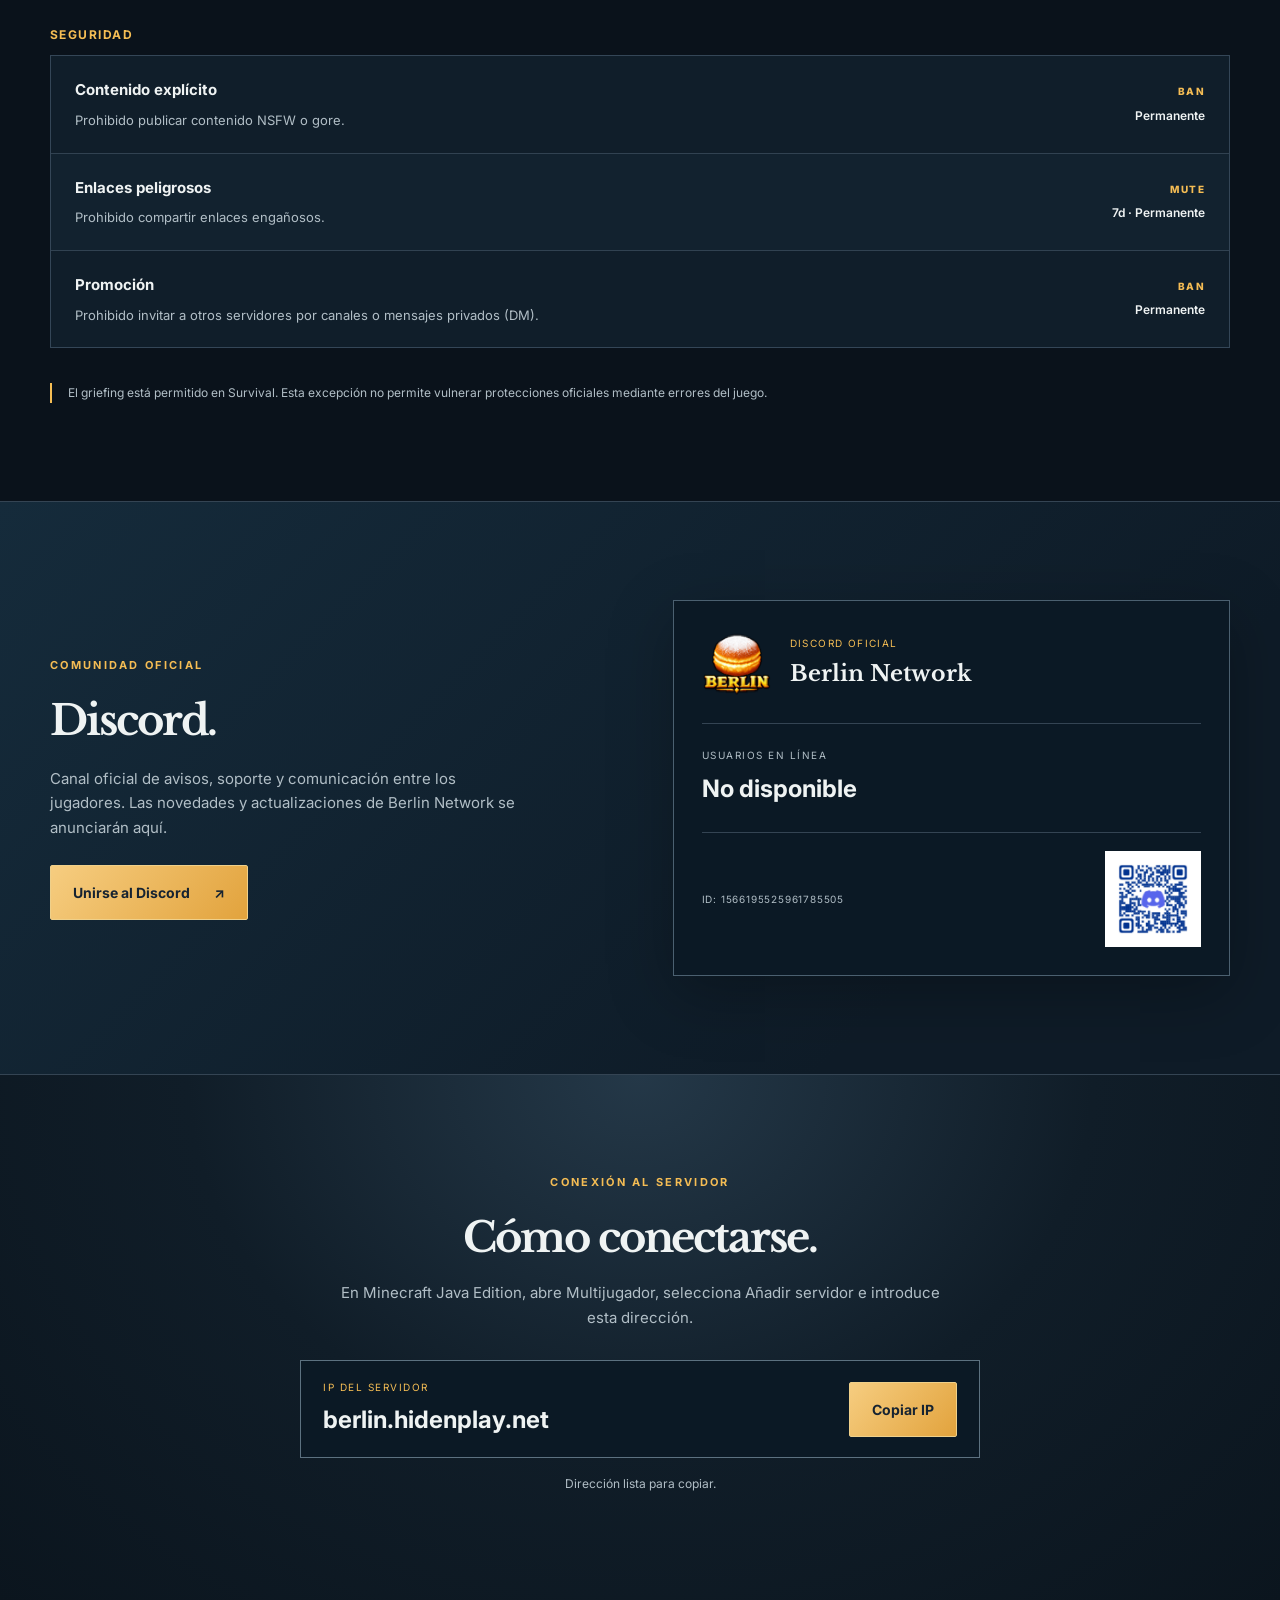
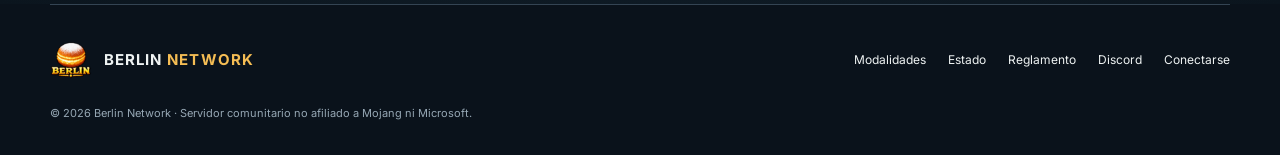
==== commit d1557b51: "Redesign Berlin Network as informative one-page website" ====
--- a/index.html
+++ b/index.html
@@ -1,77 +1,88 @@
 <!doctype html>
 <html lang="es">
 <head>
-  <meta charset="UTF-8">
-  <meta name="viewport" content="width=device-width, initial-scale=1">
-  <meta name="theme-color" content="#090c10">
-  <meta name="description" content="Berlin Network: Survival vanilla clásico sin pay-to-win y Box PvP con temática de mobs. Conoce las modalidades, únete a la comunidad y descubre las reglas.">
-  <meta property="og:type" content="website"><meta property="og:title" content="Berlin Network — Una red. Tu próxima historia.">
-  <meta property="og:description" content="Survival y Box PvP. Explora las modalidades y únete a Berlin Network."><meta property="og:image" content="assets/paisaje-arbol.webp">
-  <link rel="icon" type="image/png" href="assets/favicon.png"><link rel="stylesheet" href="styles.css"><script defer src="site-config.js"></script><script defer src="script.js"></script>
-  <title>Berlin Network — Minecraft a tu manera</title>
+<meta charset="UTF-8">
+<meta name="viewport" content="width=device-width, initial-scale=1">
+<meta name="theme-color" content="#0a111a">
+<meta name="description" content="Sitio oficial de Berlin Network. Información del servidor Minecraft, modalidades Survival y Box PvP, estado de la red, reglamento y comunidad Discord.">
+<meta property="og:type" content="website"><meta property="og:title" content="Berlin Network | Servidor Minecraft"><meta property="og:description" content="Servidor Minecraft Java: Survival y Box PvP. IP berlin.hidenplay.net"><meta property="og:image" content="https://midasyt.github.io/BerlinNetwork/assets/paisaje-arbol.webp">
+<link rel="icon" type="image/png" href="assets/favicon.png">
+<link rel="preconnect" href="https://fonts.googleapis.com"><link rel="preconnect" href="https://fonts.gstatic.com" crossorigin>
+<link href="https://fonts.googleapis.com/css2?family=Inter:wght@400;500;600;700;800&family=Libre+Baskerville:ital,wght@0,400;0,700;1,400&display=swap" rel="stylesheet">
+<link rel="stylesheet" href="styles.css"><script defer src="site-config.js"></script><script defer src="script.js"></script>
+<title>Berlin Network | Servidor de Minecraft</title>
 </head>
 <body>
-  <a class="skip-link" href="#contenido">Saltar al contenido</a>
-  <header class="site-header" id="site-header">
-    <div class="container header-inner">
-      <a class="brand" href="./" aria-label="Berlin Network, inicio"><img src="assets/berlin-icon.png" alt="" width="46" height="46"><span class="brand-word"><span class="brand-berlin">BERLIN</span><span class="brand-network">NETWORK</span></span></a>
-      <nav class="site-nav" id="site-nav" aria-label="Navegación principal"><a href="#modalidades">Modalidades</a><a href="#comunidad">Comunidad</a><a href="reglas.html">Reglamento</a><a href="#conectar" class="nav-play">Cómo jugar <span aria-hidden="true">↗</span></a></nav>
-      <button type="button" class="menu-toggle" id="menu-toggle" aria-label="Abrir menú" aria-expanded="false" aria-controls="site-nav"><span></span><span></span><span></span></button>
-    </div>
-  </header>
-  <main id="contenido">
-    <section class="hero" aria-labelledby="hero-title">
-      <div class="hero-slides" aria-hidden="true">
-        <img class="hero-slide" src="assets/paisaje-arbol.webp" alt="" fetchpriority="high" width="848" height="470">
-        <img class="hero-slide" src="assets/paisaje-montana.webp" alt="" width="850" height="473">
-        <img class="hero-slide" src="assets/evento-invierno.webp" alt="" width="843" height="471">
-      </div>
-      <div class="hero-overlay"></div><div class="hero-grain" aria-hidden="true"></div>
-      <div class="container hero-inner">
-        <div class="hero-content">
-          <p class="eyebrow light"><span class="accent-line"></span> SERVIDOR DE MINECRAFT · BERLIN NETWORK</p>
-          <h1 id="hero-title">UNA RED.<br><span class="heading-outline">INFINITAS</span><br><span class="heading-orange">HISTORIAS.</span></h1>
-          <p class="hero-lead">Explora, construye, combate y haz tu propio camino. Dos modalidades, una comunidad y un mundo por descubrir.</p>
-          <div class="actions"><a class="button primary" href="#modalidades">Descubrir modalidades <span class="button-arrow" aria-hidden="true">↗</span></a><a class="button secondary" id="hero-discord" href="https://discord.gg/UeGzQjRebw" rel="noopener noreferrer" target="_blank">Unirse a Discord <span aria-hidden="true">↗</span></a></div>
-        </div>
-        <div class="hero-bottom"><span class="hero-index">01 — 03 <span class="hero-index-line"></span> BERLIN NETWORK</span><a href="#modalidades" class="scroll-label">DESLIZA PARA EXPLORAR <span aria-hidden="true">↓</span></a></div>
-      </div>
-      <div class="hero-vertical" aria-hidden="true">BUILD · EXPLORE · COMPETE</div>
-    </section>
-    <section class="signal-bar" aria-label="Información de la red">
-      <div class="container signal-content">
-        <div class="signal-item"><span class="signal-label">RED MINECRAFT</span><span class="signal-value" id="mc-network-status" aria-live="polite"><i class="status-dot unknown" aria-hidden="true"></i> Estado por configurar</span></div>
-        <div class="signal-item"><span class="signal-label">JUGADORES CONECTADOS</span><span class="signal-value" id="mc-online">—</span></div>
-        <div class="signal-item"><span class="signal-label">DISCORD · EN LÍNEA</span><span class="signal-value" id="discord-online">—</span></div>
-        <div class="signal-item signal-join"><a href="#conectar">CÓMO CONECTARTE <span aria-hidden="true">↗</span></a></div>
-      </div>
-    </section>
-    <section class="section modes-section" id="modalidades">
-      <div class="container">
-        <div class="section-title-row reveal"><div><p class="eyebrow">01 / ELIGE TU EXPERIENCIA</p><h2>Dos formas de vivir<br><em>Berlin.</em></h2></div><p class="title-aside">Desde sobrevivir en un mundo sin protecciones hasta combatir en arenas temáticas. Tú eliges cómo jugar.</p></div>
-        <div class="mode-display reveal">
-          <div class="mode-image"><img src="assets/modalidades.webp" loading="lazy" width="637" height="456" alt="NPCs del lobby de Berlin Network: Survival a la izquierda y Box PvP a la derecha"><span class="media-corner top-left"></span><span class="media-corner bottom-right"></span><span class="image-note">CAPTURA REAL DEL LOBBY · BERLIN NETWORK</span></div>
-          <div class="mode-image-caption"><span class="mini-number">02</span><span>MODALIDADES DE JUEGO</span><span class="thin-line"></span><span>UNA SOLA COMUNIDAD</span></div>
-        </div>
-        <div class="modes-grid">
-          <article class="mode-card reveal"><div class="mode-card-top"><span class="mode-number">01 / SURVIVAL</span><span class="mode-tag">SUPERVIVENCIA CLÁSICA</span></div><h3>Survival<span class="dot-accent">.</span></h3><p>El Survival vanilla de siempre, sin pay-to-win y sin protecciones de terreno. Construye, progresa, forma alianzas o enfréntate a otros jugadores. El griefing está permitido.</p><div class="card-bottom"><span>VANILLA · SIN P2W · SIN CLAIMS</span><span aria-hidden="true" class="card-arrow">↗</span></div></article>
-          <article class="mode-card reveal"><div class="mode-card-top"><span class="mode-number">02 / BOX PVP</span><span class="mode-tag">COMBATE Y PROGRESIÓN</span></div><h3>Box PvP<span class="dot-accent">.</span></h3><p>El Box PvP clásico con una identidad propia: temática de mobs y distintas minas inspiradas en ellos. Reúne recursos, mejora tu equipo y entra al combate.</p><div class="card-bottom"><span>PVP · MINAS TEMÁTICAS · MOBS</span><span aria-hidden="true" class="card-arrow">↗</span></div></article>
-        </div>
-      </div>
-    </section>
-    <section class="worlds-banner" aria-labelledby="worlds-title">
-      <div class="worlds-background" role="img" aria-label="Paisaje del lobby de Berlin Network con árboles y un cauce de agua"></div><div class="worlds-shade"></div>
-      <div class="container worlds-content reveal"><p class="eyebrow light">UN UNIVERSO POR CONSTRUIR</p><h2 id="worlds-title">La próxima<br>historia <i>es tuya.</i></h2><p>Un lugar para empezar de cero, competir a tu ritmo y dejar tu propia huella.</p></div>
-    </section>
-    <section class="section community-section" id="comunidad">
-      <div class="container community-grid">
-        <div class="community-intro reveal"><p class="eyebrow">02 / NUESTRA COMUNIDAD</p><h2>No juegues<br>por tu cuenta.<br><em>Forma parte.</em></h2><p>Encuentra jugadores, recibe anuncios y sigue las novedades de Berlin Network desde nuestro Discord oficial.</p><a class="text-link" href="https://discord.gg/UeGzQjRebw" target="_blank" rel="noopener noreferrer">Entrar al Discord <span aria-hidden="true">↗</span></a></div>
-        <div class="discord-panel reveal"><div class="panel-top"><span class="panel-kicker">BERLIN / COMMUNITY</span><span class="panel-small-star" aria-hidden="true">✳</span></div><div class="panel-mid"><div class="discord-avatar"><img src="assets/berlin-icon.png" alt="Logo de Berlin Network" width="80" height="80"></div><div><span class="discord-small">DISCORD OFICIAL</span><h3>Berlin Network</h3><p>La comunidad continúa fuera del juego.</p></div></div><div class="discord-metrics"><div><span>MIEMBROS EN LÍNEA</span><strong id="discord-panel-count">Por configurar</strong></div><div><span>ACCESO</span><strong>Invitación abierta</strong></div></div><div class="discord-panel-footer"><a href="https://discord.gg/UeGzQjRebw" target="_blank" rel="noopener noreferrer" class="button primary">Unirme a la comunidad <span aria-hidden="true">↗</span></a><div class="qr-panel"><img src="assets/discord-qr.png" width="80" height="80" alt="Código QR de Discord de Berlin Network"><span>ESCANEA EL CÓDIGO</span></div></div></div>
-      </div>
-    </section>
-    <section class="section conduct-section" id="normas"><div class="container"><div class="conduct-layout"><div class="reveal"><p class="eyebrow">03 / REGLAS DE LA RED</p><h2>Libertad para jugar.<br><em>Reglas para todos.</em></h2><p>Survival permite el griefing, pero las trampas, la duplicación de objetos, la publicidad de servidores ajenos y los ataques a la infraestructura están prohibidos. Consulta las normas y sanciones completas.</p><a class="button outline" href="reglas.html">Ver reglamento completo <span aria-hidden="true">↗</span></a></div><div class="rule-teasers reveal"><div class="teaser"><span>01</span><div><h3>Juego limpio</h3><p>Sin hacks, ventajas injustas ni duplicación de objetos.</p></div></div><div class="teaser"><span>02</span><div><h3>Libertad en Survival</h3><p>Sin protección de terrenos; el griefing está permitido.</p></div></div><div class="teaser"><span>03</span><div><h3>Comunidad protegida</h3><p>Normas de convivencia, integridad y seguridad para Minecraft y Discord.</p></div></div></div></div></div></section>
-    <section class="section connect-section" id="conectar"><div class="connect-glow" aria-hidden="true"></div><div class="container connect-inner reveal"><p class="eyebrow light">04 / TU PRÓXIMO DESTINO</p><h2>Nos vemos<br><em>dentro.</em></h2><p>Abre Minecraft Java Edition, entra en Multijugador y añade Berlin Network a tu lista de servidores.</p><div class="ip-shell"><div><span>IP DEL SERVIDOR</span><strong id="server-address">Próximamente</strong></div><button id="copy-ip" type="button" disabled aria-label="Copiar la IP del servidor">Copiar IP <span aria-hidden="true">⧉</span></button></div><p class="connect-note" id="connect-feedback" role="status">La dirección se mostrará aquí en cuanto esté configurada.</p></div></section>
-  </main>
-  <footer class="footer"><div class="container footer-main"><div><a href="./" class="brand"><img src="assets/berlin-icon.png" width="45" height="45" alt=""><span class="brand-word"><span class="brand-berlin">BERLIN</span><span class="brand-network">NETWORK</span></span></a><p>Una red. Infinitas historias.</p></div><div class="footer-links"><a href="#modalidades">Modalidades</a><a href="reglas.html">Reglamento</a><a href="https://discord.gg/UeGzQjRebw" target="_blank" rel="noopener noreferrer">Discord</a><a href="#conectar">Conectarse</a></div></div><div class="container footer-bottom"><span>© <span id="copyright-year"></span> BERLIN NETWORK</span><span>UNA COMUNIDAD DE MINECRAFT · NO AFILIADA A MOJANG O MICROSOFT</span><a href="#contenido">VOLVER ARRIBA ↑</a></div></footer>
+<a class="skip" href="#inicio">Saltar al contenido</a>
+<header class="nav" id="site-header">
+ <a class="brand" href="#inicio" aria-label="Berlin Network, inicio"><img src="assets/berlin-icon.png" alt="" width="42" height="42"><span><strong>BERLIN</strong> <b>NETWORK</b></span></a>
+ <button class="menu-toggle" id="menu-toggle" type="button" aria-label="Abrir menú" aria-controls="nav-links" aria-expanded="false"><span></span><span></span><span></span></button>
+ <nav class="nav-links" id="nav-links" aria-label="Navegación principal"><a href="#modalidades">Modalidades</a><a href="#estado">Estado</a><a href="#reglamento">Reglamento</a><a href="#discord">Discord</a><a class="nav-action" href="#conectar">Conectarse</a></nav>
+</header>
+<main id="inicio">
+ <section class="hero" aria-labelledby="page-title">
+  <div class="hero-scenes" aria-hidden="true"><img class="hero-scene active" src="assets/paisaje-arbol.webp" width="848" height="470" alt="" fetchpriority="high"><img class="hero-scene" src="assets/paisaje-montana.webp" width="850" height="473" alt=""><img class="hero-scene" src="assets/evento-invierno.webp" width="843" height="471" alt=""></div>
+  <div class="hero-shade"></div>
+  <div class="hero-content wrap"><p class="eyebrow">SERVIDOR MINECRAFT JAVA · SITIO OFICIAL</p>
+   <div class="hero-identity"><img class="hero-logo" src="assets/berlin-icon.png" alt="Icono oficial de Berlin Network" width="104" height="104"><div><p class="overline">SERVIDOR MINECRAFT</p><h1 id="page-title">Berlin <em>Network.</em></h1></div></div>
+   <p class="lead">Información de las modalidades, estado de la red, normas y acceso a nuestra comunidad. Todo en un solo lugar.</p>
+   <div class="actions"><a class="button gold" href="#conectar">Cómo conectarse <span aria-hidden="true">↗</span></a><a class="button glass" href="#modalidades">Ver modalidades <span aria-hidden="true">↓</span></a></div>
+   <div class="hero-meta"><div><span>DIRECCIÓN DEL SERVIDOR</span><strong>berlin.hidenplay.net</strong></div><div><span>MODALIDADES</span><strong>Survival / Box PvP</strong></div></div>
+  </div>
+  <a class="explore" href="#estado">VER INFORMACIÓN DE LA RED <span aria-hidden="true">↓</span></a>
+ </section>
+ <section class="status-strip" id="estado" aria-labelledby="status-title"><div class="wrap"><div class="strip-heading"><div><p class="eyebrow">ESTADO DE LA RED</p><h2 id="status-title">Berlin en directo.</h2></div><p>Los contadores se actualizan automáticamente cuando las modalidades estén habilitadas para consulta pública.</p></div>
+  <div class="status-grid"><div class="status-card"><span class="metric-label">SURVIVAL</span><strong id="survival-players" class="metric-number" aria-live="polite">—</strong><span id="survival-state" class="metric-state"><span class="state-dot neutral"></span> En desarrollo</span></div>
+  <div class="status-card"><span class="metric-label">BOX PVP</span><strong id="box-players" class="metric-number" aria-live="polite">—</strong><span id="box-state" class="metric-state"><span class="state-dot neutral"></span> En desarrollo</span></div>
+  <div class="status-card total"><span class="metric-label">TOTAL DE LA RED</span><strong id="network-players" class="metric-number" aria-live="polite">—</strong><span id="network-state" class="metric-state"><span class="state-dot neutral"></span> Pendiente de datos</span></div>
+  <div class="status-card"><span class="metric-label">SERVIDOR PRINCIPAL</span><strong class="metric-word" id="gateway-status" aria-live="polite">Consultando</strong><span class="metric-state">berlin.hidenplay.net</span></div></div>
+  <p class="stat-note">El total se obtiene sumando los jugadores de Survival y Box PvP, sin contar dos veces el servidor principal.</p>
+ </div></section>
+ <section class="section wrap" id="modalidades" aria-labelledby="modes-title"><div class="section-heading"><div><p class="eyebrow">MODALIDADES</p><h2 id="modes-title">Formas de jugar.</h2></div><p>La red contará con dos modalidades. Ambas se encuentran actualmente en desarrollo.</p></div>
+  <div class="mode-list">
+   <article class="mode"><div class="mode-head"><span class="mode-index">01 / SURVIVAL</span><span class="chip">EN DESARROLLO</span></div><h3>Survival.</h3><p>Supervivencia vanilla clásica sin ventajas de pago ni protecciones de terreno. PvP, robo y griefing permitidos. Los intercambios y el resto de las normas de la red deben respetarse.</p><div class="mode-foot">VANILLA <span>·</span> SIN P2W <span>·</span> SIN CLAIMS</div></article>
+   <article class="mode"><div class="mode-head"><span class="mode-index">02 / BOX PVP</span><span class="chip">EN DESARROLLO</span></div><h3>Box PvP.</h3><p>Modalidad clásica de Box PvP con temática de mobs de Minecraft. Combate y progresión mediante distintas minas inspiradas en diferentes criaturas.</p><div class="mode-foot">PVP <span>·</span> MINAS POR MOBS <span>·</span> PROGRESIÓN</div></article>
+  </div>
+  <figure class="lobby-shot"><div class="lobby-shot-content"><img src="assets/modalidades.webp" width="637" height="456" loading="lazy" alt="Vista completa del lobby de Berlin Network con los NPC de Survival y Box PvP y sus hologramas informativos"></div><figcaption>LOBBY DE BERLIN NETWORK · ACCESO A MODALIDADES</figcaption></figure>
+ </section>
+ <section class="scenery-divider" aria-label="Captura del lobby de Berlin Network"><img src="assets/paisaje-montana.webp" alt="Construcción de piedra, árboles y río del lobby de Berlin Network" loading="lazy" width="850" height="473"><div class="scenery-overlay"></div><span>BERLIN NETWORK / LOBBY</span></section>
+ <section class="section wrap rules-section" id="reglamento" aria-labelledby="rules-title"><div class="section-heading"><div><p class="eyebrow">NORMAS OFICIALES</p><h2 id="rules-title">Reglamento.</h2></div><p>El desconocimiento de estas normas no exime de su cumplimiento. Al entrar a la comunidad, aceptas este código de conducta.</p></div>
+  <div class="rules-nav" aria-label="Apartados del reglamento"><a href="#reglas-minecraft">Minecraft ↓</a><a href="#reglas-discord">Discord ↓</a></div>
+  <div class="rules-group" id="reglas-minecraft"><div class="rules-group-heading"><span>01</span><h3>Minecraft</h3></div>
+   <div class="rules-category"><h4>Convivencia y respeto</h4><div class="rules-entries">
+    <div class="rule"><div><strong>Toxicidad e insultos</strong><p>Prohibido faltar al respeto a otros usuarios o al staff.</p></div><div class="penalty"><span>MUTE</span><b>1h · 4h · 1d · Permanente</b></div></div>
+    <div class="rule"><div><strong>Spam</strong><p>No enviar más de dos veces el mismo mensaje en el chat global.</p></div><div class="penalty"><span>MUTE</span><b>1h · 4h · 1d · Permanente</b></div></div>
+   </div></div>
+   <div class="rules-category"><h4>Integridad del juego</h4><div class="rules-entries">
+    <div class="rule"><div><strong>Hacks y ventajas</strong><p>Prohibido utilizar clientes o modificaciones que proporcionen ventajas injustas.</p></div><div class="penalty"><span>BAN</span><b>3d · 7d · 28d · Permanente</b></div></div>
+    <div class="rule"><div><strong>Abuso de bugs</strong><p>Prohibido explotar errores del juego, como romper armor stands dentro de protecciones o duplicar objetos (dupear).</p></div><div class="penalty"><span>BAN</span><b>1d · 3d · 7d · Permanente</b></div></div>
+   </div></div>
+   <div class="rules-category"><h4>Economía y seguridad</h4><div class="rules-entries">
+    <div class="rule"><div><strong>Estafas</strong><p>Prohibido engañar a otros usuarios en intercambios o negocios. Durante los cinco minutos posteriores a un intercambio, eliminar al otro usuario también se considera estafa.</p></div><div class="penalty"><span>BAN</span><b>8h · 1d · 3d · Permanente</b></div></div>
+    <div class="rule"><div><strong>Promoción externa</strong><p>Prohibida la publicidad de otros servidores.</p></div><div class="penalty"><span>BAN</span><b>Permanente</b></div></div>
+    <div class="rule"><div><strong>Mercado negro (RMT)</strong><p>Prohibido vender kits o cuentas por dinero real.</p></div><div class="penalty"><span>BAN</span><b>Permanente</b></div></div>
+   </div></div>
+   <div class="rules-category"><h4>Ataques al servidor</h4><div class="rules-entries">
+    <div class="rule"><div><strong>Ataque directo</strong><p>Prohibido cualquier acto que intente dañar o afectar directamente al servidor de cualquier forma.</p></div><div class="penalty"><span>BAN</span><b>Permanente</b></div></div>
+    <div class="rule"><div><strong>Daño indirecto</strong><p>Prohibido cualquier daño indirecto al servidor, por ejemplo, máquinas de lag, daños menos severos o acciones que lo afecten aunque no fuera el objetivo.</p></div><div class="penalty"><span>BAN</span><b>1d · 3d · 7d · Permanente</b></div></div>
+   </div></div>
+  </div>
+  <div class="rules-group discord-rule-group" id="reglas-discord"><div class="rules-group-heading"><span>02</span><h3>Discord</h3></div>
+   <div class="rules-category"><h4>Comunicación</h4><div class="rules-entries">
+    <div class="rule"><div><strong>Insultos y toxicidad</strong><p>Mantén un trato cordial.</p></div><div class="penalty"><span>MUTE</span><b>4h · 12h · 3d · Permanente</b></div></div>
+    <div class="rule"><div><strong>Abuso de menciones</strong><p>Máximo 5 menciones a miembros, 3 a administradores o 1 mención @everyone cada hora.</p></div><div class="penalty"><span>MUTE</span><b>1h · 4h · 1d · Permanente</b></div></div>
+   </div></div>
+   <div class="rules-category"><h4>Seguridad</h4><div class="rules-entries">
+    <div class="rule"><div><strong>Contenido explícito</strong><p>Prohibido publicar contenido NSFW o gore.</p></div><div class="penalty"><span>BAN</span><b>Permanente</b></div></div>
+    <div class="rule"><div><strong>Enlaces peligrosos</strong><p>Prohibido compartir enlaces engañosos.</p></div><div class="penalty"><span>MUTE</span><b>7d · Permanente</b></div></div>
+    <div class="rule"><div><strong>Promoción</strong><p>Prohibido invitar a otros servidores por canales o mensajes privados (DM).</p></div><div class="penalty"><span>BAN</span><b>Permanente</b></div></div>
+   </div></div>
+  </div>
+  <p class="rule-smallprint">El griefing está permitido en Survival. Esta excepción no permite vulnerar protecciones oficiales mediante errores del juego.</p>
+ </section>
+ <section class="section community" id="discord" aria-labelledby="discord-title"><div class="wrap community-grid"><div><p class="eyebrow">COMUNIDAD OFICIAL</p><h2 id="discord-title">Discord.</h2><p>Canal oficial de avisos, soporte y comunicación entre los jugadores. Las novedades y actualizaciones de Berlin Network se anunciarán aquí.</p><a class="button gold" href="https://discord.gg/GJRXZk8jEn" target="_blank" rel="noopener noreferrer">Unirse al Discord <span aria-hidden="true">↗</span></a></div><div class="discord-card"><div class="discord-card-head"><img src="assets/berlin-icon.png" alt="Icono de Berlin Network" width="70" height="70"><div><span>DISCORD OFICIAL</span><strong>Berlin Network</strong></div></div><div class="discord-count"><span>USUARIOS EN LÍNEA</span><strong id="discord-online" aria-live="polite">Consultando…</strong></div><div class="discord-card-foot"><span>ID: 1566195525961785505</span><img src="assets/discord-qr.png" width="96" height="96" loading="lazy" alt="Código QR para unirte al Discord"></div></div></div></section>
+ <section class="section connect" id="conectar" aria-labelledby="connect-title"><div class="wrap"><p class="eyebrow">CONEXIÓN AL SERVIDOR</p><h2 id="connect-title">Cómo conectarse.</h2><p>En Minecraft Java Edition, abre Multijugador, selecciona Añadir servidor e introduce esta dirección.</p><div class="server-address"><div><span>IP DEL SERVIDOR</span><strong id="server-address">berlin.hidenplay.net</strong></div><button id="copy-ip" class="button gold" type="button">Copiar IP</button></div><p class="copy-feedback" role="status" id="copy-feedback">Dirección lista para copiar.</p></div></section>
+</main>
+<footer class="footer wrap"><a class="brand" href="#inicio"><img src="assets/berlin-icon.png" alt="" width="36" height="36"><span><strong>BERLIN</strong> <b>NETWORK</b></span></a><div class="footer-links"><a href="#modalidades">Modalidades</a><a href="#estado">Estado</a><a href="#reglamento">Reglamento</a><a href="#discord">Discord</a><a href="#conectar">Conectarse</a></div><p>© <span id="year">2026</span> Berlin Network · Servidor comunitario no afiliado a Mojang ni Microsoft.</p></footer>
 </body>
 </html>
--- a/styles.css
+++ b/styles.css
@@ -1,19 +1,13 @@
-@import url('https://fonts.googleapis.com/css2?family=Barlow+Condensed:wght@500;600;700;800;900&family=DM+Sans:wght@400;500;600;700;800&display=swap');
-:root{--bg:#090c10;--panel:#11161b;--panel2:#171c22;--text:#f4f1ea;--muted:#99a2ad;--line:rgba(255,255,255,.12);--orange:#ff760f;--gold:#fdc300;--container:1200px;color-scheme:dark}
-*{box-sizing:border-box}html{scroll-behavior:smooth;scroll-padding-top:94px}body{margin:0;font-family:'DM Sans',Arial,sans-serif;background:var(--bg);color:var(--text);-webkit-font-smoothing:antialiased}a{color:inherit;text-decoration:none}button{font:inherit;cursor:pointer}img{display:block;max-width:100%}h1,h2,h3,h4,p{margin-top:0}h1,h2,h3{font-family:'Barlow Condensed',Impact,sans-serif;text-transform:uppercase}h1,h2{letter-spacing:-.025em;line-height:.89}h3{line-height:1}.container{width:min(var(--container),calc(100% - 92px));margin-inline:auto}.skip-link{position:absolute;z-index:1000;top:-80px;left:12px;background:#fff;color:#000;padding:10px}.skip-link:focus{top:10px}a:focus-visible,button:focus-visible{outline:3px solid var(--gold);outline-offset:5px}::selection{background:var(--orange);color:#fff}
-.site-header{height:84px;position:fixed;left:0;top:0;width:100%;z-index:80;transition:background .3s,border .3s,backdrop-filter .3s;border-bottom:1px solid transparent}.site-header.scrolled{background:rgba(8,11,15,.94);border-color:var(--line);backdrop-filter:blur(22px)}.header-inner{height:100%;display:flex;align-items:center;justify-content:space-between;gap:24px}.brand{display:inline-flex;align-items:center;gap:12px;flex-shrink:0}.brand img{width:49px;height:49px;object-fit:contain;filter:drop-shadow(0 0 14px rgba(255,126,20,.17))}.brand-word{display:grid;line-height:.88;letter-spacing:.065em;font-family:'Barlow Condensed',sans-serif;font-weight:900}.brand-berlin{font-size:25px;background:linear-gradient(90deg,#ff6700,#fdc300);background-clip:text;-webkit-background-clip:text;color:transparent}.brand-network{color:white;font-size:12px;letter-spacing:.34em;margin-top:5px}.site-nav{display:flex;align-items:center;gap:34px}.site-nav>a{font-size:12px;font-weight:800;letter-spacing:.075em;text-transform:uppercase;transition:color .2s}.site-nav>a:not(.nav-play):hover,.site-nav a[aria-current="page"]{color:var(--gold)}.nav-play{padding:13px 19px;border:1px solid rgba(255,255,255,.42)}.nav-play:hover{background:var(--orange);border-color:var(--orange)}.menu-toggle{display:none;border:0;background:none;padding:10px;min-width:44px;min-height:44px}.menu-toggle span{display:block;height:2px;width:24px;background:#fff;margin:5px auto;transition:transform .2s}
-.hero{min-height:760px;height:100svh;max-height:1100px;position:relative;isolation:isolate;background:#171a1d;overflow:hidden}.hero-slides,.hero-overlay,.hero-grain{position:absolute;inset:0;pointer-events:none}.hero-slides{z-index:-3;background:url('assets/paisaje-arbol.webp') center/cover no-repeat}.hero-slide{position:absolute;inset:0;width:100%;height:100%;object-fit:cover;object-position:center;opacity:0;transform:scale(1.15) translateX(4%);animation:scene-fade 27s infinite linear,scene-pan 27s infinite linear}.hero-slide:nth-child(2){animation-delay:9s}.hero-slide:nth-child(3){animation-delay:18s}@keyframes scene-fade{0%{opacity:0}4%,29%{opacity:1}34%,100%{opacity:0}}@keyframes scene-pan{0%{transform:scale(1.18) translateX(4%)}34%,100%{transform:scale(1.18) translateX(-4%)}}.hero-overlay{z-index:-2;background:linear-gradient(90deg,rgba(5,8,12,.91) 0%,rgba(5,8,12,.66) 43%,rgba(5,8,12,.27) 100%),linear-gradient(0deg,rgba(6,9,13,.88) 0%,transparent 38%,rgba(6,9,13,.45) 100%)}.hero-grain{z-index:-1;opacity:.18;background-image:radial-gradient(rgba(255,255,255,.19) .6px,transparent .65px);background-size:4px 4px}.hero-inner{height:100%;position:relative;display:flex;align-items:center}.hero-content{max-width:855px;padding:112px 0 90px;animation:hero-enter .8s ease-out both}@keyframes hero-enter{from{opacity:0;transform:translateY(22px)}to{opacity:1;transform:translateY(0)}}.eyebrow{font-size:11px;font-weight:800;letter-spacing:.21em;color:var(--orange);text-transform:uppercase;margin-bottom:28px}.eyebrow.light{color:#f8ba83}.accent-line{display:inline-block;width:28px;height:1px;background:var(--orange);vertical-align:middle;margin-right:9px}.hero h1{font-size:clamp(82px,10vw,160px);margin:0 0 30px;font-weight:900}.heading-outline{-webkit-text-stroke:1.5px #f2eee9;color:transparent}.heading-orange{background:linear-gradient(100deg,#ff781a,#ffc147 70%);background-clip:text;-webkit-background-clip:text;color:transparent}.hero-lead{max-width:590px;color:#e2e4e4;font-size:17px;line-height:1.85;margin-bottom:33px}.actions{display:flex;gap:13px;flex-wrap:wrap}.button{display:inline-flex;align-items:center;justify-content:space-between;gap:29px;min-height:54px;padding:15px 23px;border:1px solid transparent;border-radius:0;text-transform:uppercase;font-size:11px;letter-spacing:.12em;font-weight:800;transition:background .22s,color .22s,transform .22s,border-color .22s}.button:hover{transform:translateY(-3px)}.button.primary{background:linear-gradient(100deg,#ff7816,#e96300);color:#111}.button.primary:hover{background:var(--gold)}.button.secondary{border-color:rgba(255,255,255,.55);background:rgba(8,11,14,.3);color:white}.button.secondary:hover{background:white;color:#111}.button.outline{border:1px solid var(--orange);color:var(--orange);margin-top:20px}.button.outline:hover{background:var(--orange);color:#111}.button-arrow{font-size:19px}.hero-bottom{position:absolute;bottom:36px;left:0;right:0;display:flex;justify-content:space-between;align-items:center}.hero-index,.scroll-label{font-size:10px;font-weight:800;letter-spacing:.17em;color:#ddd}.hero-index-line{display:inline-block;height:1px;width:70px;margin:0 17px;vertical-align:middle;background:rgba(255,255,255,.54)}.scroll-label span{margin-left:9px;font-size:20px}.hero-vertical{position:absolute;right:28px;top:50%;writing-mode:vertical-rl;transform:translateY(-50%);font-size:10px;letter-spacing:.35em;color:rgba(255,255,255,.65);font-weight:800}
-.signal-bar{background:#161b1f;border-bottom:1px solid var(--line)}.signal-content{display:grid;grid-template-columns:1.3fr 1fr 1fr 1fr;min-height:112px;align-items:stretch}.signal-item{display:flex;flex-direction:column;justify-content:center;gap:9px;padding:20px 25px;border-left:1px solid var(--line)}.signal-item:first-child{border-left:0;padding-left:0}.signal-label{font-size:9px;letter-spacing:.19em;color:#a6acb5;font-weight:800}.signal-value{font-size:16px;font-weight:700}.status-dot{display:inline-block;width:8px;height:8px;border-radius:50%;margin-right:8px;background:#aab0b6}.status-dot.online{background:#6ddb8a;box-shadow:0 0 15px #6ddb8a88}.status-dot.offline{background:#f16e68}.signal-join{align-items:end;text-align:right}.signal-join a{font-weight:800;font-size:11px;letter-spacing:.11em;color:var(--gold)}.signal-join a:hover{color:white}
-.section{padding:132px 0}.section-title-row{display:flex;align-items:end;justify-content:space-between;gap:60px;margin-bottom:63px}.section h2,.rules-content h2{font-size:clamp(65px,7.7vw,112px);font-weight:800;margin:0}.section h2 em,.rules-content h2 em{font-style:normal;color:var(--orange)}.title-aside{color:var(--muted);max-width:340px;line-height:1.85;font-size:15px;margin:0 0 5px}.modes-section{background:#0a0d11}.mode-display{background:#111619;display:grid;grid-template-columns:1fr;position:relative;overflow:hidden}.mode-image{height:clamp(350px,56vw,600px);position:relative;background:#202428;overflow:hidden}.mode-image img{width:100%;height:100%;object-fit:cover;object-position:50% 49%;image-rendering:auto}.mode-image:after{content:'';position:absolute;inset:0;background:linear-gradient(0deg,rgba(0,0,0,.45),transparent 35%);pointer-events:none}.image-note{position:absolute;left:30px;bottom:25px;z-index:1;color:white;font-size:10px;letter-spacing:.17em;font-weight:800}.media-corner{position:absolute;z-index:1;width:31px;height:31px;border-color:var(--gold);border-style:solid}.media-corner.top-left{top:25px;left:25px;border-width:2px 0 0 2px}.media-corner.bottom-right{right:25px;bottom:25px;border-width:0 2px 2px 0}.mode-image-caption{background:#191e22;padding:22px 30px;display:flex;align-items:center;gap:16px;font-size:9px;letter-spacing:.2em;font-weight:800;color:#c2c5c9}.mode-image-caption .mini-number{color:var(--orange);font-family:'Barlow Condensed';font-size:30px;line-height:.7}.thin-line{width:54px;height:1px;background:var(--orange)}.modes-grid{display:grid;grid-template-columns:1fr 1fr;gap:16px;margin-top:16px}.mode-card{min-height:340px;background:#14191e;border:1px solid rgba(255,255,255,.055);padding:38px 39px 30px;display:flex;flex-direction:column;transition:border .25s,transform .25s,background .25s}.mode-card:hover{transform:translateY(-5px);border-color:rgba(255,118,15,.5);background:#191e22}.mode-card-top{display:flex;align-items:center;justify-content:space-between;gap:10px}.mode-number,.mode-tag{font-size:10px;letter-spacing:.14em;font-weight:800;color:var(--orange)}.mode-tag{color:#7f8992}.mode-card h3{font-size:72px;font-weight:800;margin:35px 0 18px}.dot-accent{color:var(--orange)}.mode-card p{max-width:485px;color:#a6b0b8;line-height:1.86;font-size:14px;margin-bottom:35px}.card-bottom{border-top:1px solid var(--line);margin-top:auto;padding-top:20px;display:flex;align-items:center;justify-content:space-between;gap:12px;font-size:10px;color:#d8d8d9;letter-spacing:.08em;font-weight:800}.card-arrow{font-size:26px;color:var(--orange)}
-.worlds-banner{min-height:600px;position:relative;display:flex;align-items:center;isolation:isolate;overflow:hidden}.worlds-background{position:absolute;inset:0;background:url('assets/paisaje-arbol.webp') center 54%/cover no-repeat;z-index:-3;transform:scale(1.1)}.worlds-shade{position:absolute;inset:0;background:linear-gradient(90deg,rgba(5,8,10,.95),rgba(5,8,10,.34)),linear-gradient(0deg,#090c10b0,transparent);z-index:-2}.worlds-content{padding-block:100px}.worlds-content h2{font-size:clamp(80px,10vw,150px);margin:0 0 30px}.worlds-content h2 i{font-style:normal;color:var(--gold)}.worlds-content p:last-child{color:#d7dbdb;line-height:1.8;max-width:350px}.community-section{background:#0e1217}.community-grid{display:grid;grid-template-columns:1fr 1fr;gap:95px;align-items:center}.community-intro p:not(.eyebrow){max-width:430px;line-height:1.9;color:#a7b0b7;font-size:15px;margin:32px 0}.text-link{display:inline-flex;padding:15px 0;border-bottom:1px solid var(--orange);font-size:12px;font-weight:800;letter-spacing:.14em;text-transform:uppercase;gap:30px;color:var(--gold)}.text-link:hover{color:white}.discord-panel{border:1px solid #39414a;background:linear-gradient(135deg,#1b2229,#11161b);padding:34px;min-height:450px;box-shadow:25px 25px 0 rgba(0,0,0,.16)}.panel-top,.panel-mid,.discord-metrics,.discord-panel-footer{display:flex;align-items:center;justify-content:space-between}.panel-top{border-bottom:1px solid var(--line);padding-bottom:24px}.panel-kicker{font-size:10px;letter-spacing:.18em;font-weight:800;color:#f8ad62}.panel-small-star{font-size:25px;color:var(--orange)}.panel-mid{justify-content:start;gap:20px;margin:32px 0 35px}.discord-avatar{width:82px;height:82px;flex-shrink:0;display:grid;place-items:center;background:#090d11;border:1px solid rgba(255,255,255,.08)}.discord-avatar img{width:70px;height:70px}.discord-small{font-size:9px;letter-spacing:.16em;font-weight:800;color:var(--orange)}.panel-mid h3{font-size:41px;margin:7px 0 4px}.panel-mid p{font-size:12px;color:var(--muted);margin:0}.discord-metrics{gap:10px;border-top:1px solid var(--line);border-bottom:1px solid var(--line);padding:25px 0;margin-bottom:29px}.discord-metrics div{display:grid;gap:11px}.discord-metrics span{font-size:9px;letter-spacing:.13em;color:var(--muted);font-weight:800}.discord-metrics strong{font-size:15px}.discord-panel-footer{gap:18px}.discord-panel-footer .button{flex:1}.qr-panel{text-align:center;flex-shrink:0}.qr-panel img{width:68px;height:68px;object-fit:contain;margin:auto;image-rendering:pixelated}.qr-panel span{display:block;margin-top:8px;color:#9ca5ad;font-size:8px;font-weight:800;letter-spacing:.07em}
-.conduct-section{background:#0a0d11;border-top:1px solid var(--line)}.conduct-layout{display:grid;grid-template-columns:1fr 1fr;gap:100px;align-items:center}.conduct-layout>div:first-child>p:not(.eyebrow){margin-top:34px;max-width:510px;color:var(--muted);line-height:1.9;font-size:15px}.rule-teasers{border-top:1px solid var(--line)}.teaser{padding:31px 0;border-bottom:1px solid var(--line);display:flex;gap:27px}.teaser>span{color:var(--orange);font-size:12px;font-weight:800}.teaser h3{font-size:32px;margin:0 0 10px}.teaser p{margin:0;color:var(--muted);font-size:13px;line-height:1.7}
-.connect-section{position:relative;overflow:hidden;background:radial-gradient(ellipse at 85% 52%,#5b2912 0%,#1a1312 32%,#0d1115 74%);border-top:1px solid #4d2b1b}.connect-glow{position:absolute;right:-200px;bottom:-350px;width:800px;height:800px;background:radial-gradient(circle,rgba(255,99,0,.23),transparent 60%);pointer-events:none}.connect-inner{position:relative;max-width:850px;margin:0 auto;text-align:center}.connect-inner h2{font-size:clamp(90px,13vw,166px);margin:0 0 24px}.connect-inner>p:not(.eyebrow){max-width:510px;margin:0 auto 34px;color:#c7cbcd;line-height:1.9}.ip-shell{display:flex;align-items:stretch;justify-content:space-between;border:1px solid #6c4c34;background:#080a0ccf;max-width:650px;margin:auto;text-align:left;min-height:88px}.ip-shell>div{padding:19px 22px;display:grid;gap:7px}.ip-shell span{font-size:10px;font-weight:800;letter-spacing:.15em;color:#aab0b3}.ip-shell strong{font-size:22px;word-break:break-word}.ip-shell button{border:0;border-left:1px solid #6c4c34;padding:0 22px;background:#e87513;color:#111;font-weight:800;text-transform:uppercase;font-size:11px;letter-spacing:.11em;white-space:nowrap}.ip-shell button:not(:disabled):hover{background:var(--gold)}.ip-shell button:disabled{opacity:.45;cursor:not-allowed;background:#a36f46}.connect-note{font-size:12px!important;margin-top:16px!important;color:#aeb6ba!important}
-.footer{background:#080b0f;border-top:1px solid var(--line)}.footer-main{padding:65px 0;display:flex;align-items:start;justify-content:space-between;gap:40px}.footer-main p{margin:20px 0 0;color:var(--muted);font-size:13px}.footer-links{display:flex;align-items:center;gap:27px;flex-wrap:wrap}.footer-links a{font-weight:700;color:#d0d4d7;font-size:12px}.footer-links a:hover{color:var(--orange)}.footer-bottom{min-height:67px;border-top:1px solid var(--line);display:flex;align-items:center;justify-content:space-between;gap:20px;font-size:9px;letter-spacing:.12em;color:#87909a;font-weight:800}.footer-bottom a{color:var(--gold)}
-.reveal{opacity:0;transform:translateY(28px);transition:opacity .7s ease,transform .7s cubic-bezier(.2,.7,.2,1)}.reveal.visible{opacity:1;transform:none}
-/* Reglamento */
-.rules-page{background:#0a0d11}.rules-hero{min-height:525px;padding:170px 0 90px;position:relative;isolation:isolate;overflow:hidden}.rules-hero-image{position:absolute;inset:0;z-index:-2;background:linear-gradient(90deg,#090c10 8%,#090c10b8 59%,#090c1080),url('assets/paisaje-montana.webp') center 42%/cover no-repeat}.rules-hero:after{content:'';position:absolute;inset:auto 0 0;height:140px;z-index:-1;background:linear-gradient(0deg,#0a0d11,transparent)}.rules-hero-content h1{font-size:clamp(72px,10vw,136px);margin-bottom:25px}.rules-hero-content h1 em{color:var(--orange);font-style:normal}.rules-hero-content>p:not(.eyebrow){max-width:670px;color:#d3d7da;line-height:1.85;font-size:15px}.rules-tabs{display:flex;gap:13px;flex-wrap:wrap;margin-top:27px}.rules-tabs a{border:1px solid #8a653c;color:white;padding:13px 20px;text-transform:uppercase;letter-spacing:.12em;font-size:11px;font-weight:800}.rules-tabs a:hover{background:var(--orange)}.rules-content{padding-top:60px}.rules-section-heading{scroll-margin-top:110px;margin:10px 0 42px}.rules-section-heading.second{margin-top:120px}.rules-section-heading h2{font-size:clamp(64px,7.6vw,110px)}.rules-section-heading>p{margin:24px 0 0;color:var(--muted);font-size:15px;line-height:1.8}.rules-block{display:grid;grid-template-columns:300px 1fr;border-top:1px solid #34404a;padding:30px 0;gap:42px}.rules-block-title{display:flex;gap:18px;align-items:start}.rules-block-title span{font-size:13px;color:var(--orange);font-weight:800;margin-top:5px}.rules-block-title h3{font-size:28px;line-height:1.1;margin:0}.rule-entry{display:grid;grid-template-columns:1fr 195px;align-items:start;gap:35px;padding:25px 0;border-bottom:1px solid var(--line)}.rule-entry:first-child{padding-top:0}.rule-entry:last-child{border-bottom:0}.rule-entry h4{font-size:17px;margin:0 0 8px;font-weight:800}.rule-entry p{color:#a5aeb7;font-size:14px;line-height:1.8;margin:0;max-width:540px}.penalty{display:grid;gap:9px;justify-content:start}.penalty span{width:max-content;font-size:9px;color:#ff8c3f;letter-spacing:.17em;font-weight:800;border:1px solid #4a3a2d;padding:5px 7px}.penalty strong{font-size:12px;line-height:1.75;color:#e8e1dc}.rules-end{margin-top:80px;border-top:1px solid var(--line);display:flex;align-items:center;justify-content:space-between;gap:20px;padding:28px 0;font-weight:800;font-size:11px;letter-spacing:.12em;color:#919da6}.rules-end a{color:var(--gold)}
-@media(max-width:1100px){.container{width:min(var(--container),calc(100% - 62px))}.hero h1{font-size:clamp(70px,10vw,130px)}.community-grid{gap:40px}.conduct-layout{gap:40px}.rule-entry{grid-template-columns:1fr 160px}.rules-block{grid-template-columns:250px 1fr;gap:25px}}
-@media(max-width:800px){.container{width:calc(100% - 42px)}.site-header{height:74px}.site-nav{position:absolute;top:74px;right:0;left:0;display:none;flex-direction:column;align-items:stretch;gap:0;background:#101419;border-bottom:1px solid var(--line);padding:15px 21px 20px}.site-nav.open{display:flex}.site-nav>a{padding:16px 6px}.site-nav .nav-play{padding:16px;border:1px solid #5e4839;margin-top:6px}.menu-toggle{display:block;margin-left:auto}.hero{height:auto;min-height:780px}.hero-content{padding-top:155px}.hero h1{font-size:clamp(68px,12vw,100px)}.hero-vertical{display:none}.hero-bottom{bottom:20px}.signal-content{grid-template-columns:1fr 1fr}.signal-item{border-bottom:1px solid var(--line)}.signal-item:nth-child(3){border-left:0;padding-left:0}.signal-join{align-items:start;text-align:left}.section{padding:85px 0}.section-title-row{display:block;margin-bottom:36px}.title-aside{margin-top:25px;max-width:580px}.section h2{font-size:clamp(64px,10vw,95px)}.mode-image{height:420px}.mode-card{padding:30px 25px}.mode-card h3{font-size:62px}.community-grid,.conduct-layout{grid-template-columns:1fr;gap:46px}.community-intro{max-width:650px}.discord-panel{max-width:680px}.worlds-banner{min-height:480px}.rules-block{grid-template-columns:1fr;gap:20px}.rules-block-title{margin-bottom:7px}.rule-entry{grid-template-columns:1fr 210px}.footer-main{flex-direction:column}.footer-bottom{flex-wrap:wrap;padding:18px 0}}
-@media(max-width:540px){.container{width:calc(100% - 34px)}.brand img{width:41px;height:41px}.brand-berlin{font-size:22px}.brand-network{font-size:10px}.hero{min-height:770px}.hero h1{font-size:clamp(55px,13vw,78px)}.hero-lead{font-size:14px;line-height:1.8}.hero-overlay{background:linear-gradient(90deg,#06090be8,#06090bb9),linear-gradient(0deg,#06090be0,transparent)}.actions{align-items:stretch;flex-direction:column;max-width:360px}.button{justify-content:center}.hero-index{display:none}.scroll-label{margin-left:auto}.signal-content{grid-template-columns:1fr 1fr}.signal-item{padding:18px 9px;min-width:0}.signal-item:first-child,.signal-item:nth-child(3){padding-left:0}.signal-value{font-size:12px}.signal-label{font-size:8px}.signal-join a{font-size:9px}.section{padding:72px 0}.section h2{font-size:64px}.mode-image{height:290px}.image-note{font-size:8px;left:15px;bottom:15px}.media-corner.top-left{top:13px;left:13px}.media-corner.bottom-right{bottom:13px;right:13px}.mode-image-caption{padding:16px;gap:10px;flex-wrap:wrap;font-size:7px}.modes-grid{grid-template-columns:1fr}.mode-card{min-height:310px}.mode-card h3{font-size:64px}.worlds-content h2{font-size:80px}.worlds-banner{min-height:430px}.discord-panel{padding:22px;min-height:0;box-shadow:none}.panel-mid h3{font-size:35px}.panel-mid{gap:12px}.discord-avatar{width:60px;height:60px}.discord-avatar img{width:58px;height:58px}.discord-panel-footer{flex-direction:column;align-items:stretch}.qr-panel{display:flex;align-items:center;gap:14px;text-align:left}.qr-panel img{width:60px;height:60px;margin:0}.connect-inner h2{font-size:95px}.ip-shell{display:flex;flex-direction:column;text-align:center}.ip-shell>div{text-align:center}.ip-shell button{border-left:0;border-top:1px solid #6c4c34;min-height:55px}.footer-links{gap:17px}.footer-bottom{font-size:8px}.rules-hero{padding:147px 0 65px;min-height:480px}.rules-hero-content h1{font-size:71px}.rules-hero-content>p:not(.eyebrow){font-size:13px}.rules-content{padding-top:40px}.rules-section-heading h2{font-size:65px}.rules-section-heading.second{margin-top:80px}.rule-entry{grid-template-columns:1fr;gap:16px}.penalty{display:flex;align-items:center;flex-wrap:wrap;gap:13px}.rules-block{padding:24px 0}.rules-end{margin-top:40px}}
-@media(prefers-reduced-motion:reduce){html{scroll-behavior:auto}.hero-slide{animation:none;opacity:0;transform:none}.hero-slide:first-child{opacity:1}.reveal{opacity:1;transform:none;transition:none}.button,.mode-card{transition:none}.button:hover,.mode-card:hover{transform:none}}
-.motion-paused .hero-slide{animation-play-state:paused}+:root{color-scheme:dark;--ink:#0a121b;--steel:#152430;--steel-2:#0e1d28;--line:#344453;--paper:#eff3f3;--muted:#b1bec6;--gold:#f5bd54;--orange:#f37b27;--cyan:#9ac9d6}*{box-sizing:border-box}html{scroll-behavior:smooth;scroll-padding-top:104px}body{margin:0;background:var(--ink);color:var(--paper);font-family:Inter,Arial,sans-serif;line-height:1.65}a{color:inherit;text-decoration:none}img{max-width:100%;display:block}button{font:inherit;cursor:pointer}a,button{touch-action:manipulation}a:focus-visible,button:focus-visible{outline:3px solid var(--gold);outline-offset:4px}p,h1,h2,h3,h4{margin-top:0}h1,h2{font-family:'Libre Baskerville',Georgia,serif;font-weight:700;letter-spacing:-.05em;line-height:1.2}h3,h4{line-height:1.3}h1{font-size:clamp(36px,4.9vw,68px)}h2{font-size:clamp(30px,3.25vw,48px)}h1 em,h2 em{font-style:normal;color:var(--gold)}.wrap{width:min(1180px,calc(100% - 80px));margin-inline:auto}.section{padding-top:98px;padding-bottom:98px}.eyebrow{font-size:11px;font-weight:700;color:var(--gold);letter-spacing:.21em;margin-bottom:22px}.skip{position:fixed;top:-100px;left:12px;background:var(--gold);z-index:50;color:var(--ink);padding:10px}.skip:focus{top:12px}
+.nav{position:fixed;top:0;left:0;right:0;z-index:30;display:flex;align-items:center;justify-content:space-between;gap:24px;padding:15px max(26px,calc((100% - 1240px)/2));background:linear-gradient(180deg,#08131fe8,#08131f9e);border-bottom:1px solid #b0c5cc21;backdrop-filter:blur(16px);transition:background .25s,border-color .25s}.nav.scrolled{background:#0b1622f3;border-color:#52627066}.brand{display:flex;align-items:center;gap:12px;white-space:nowrap;font-size:15px;letter-spacing:.07em;font-weight:700}.brand img{width:42px;height:42px;object-fit:contain;image-rendering:auto}.brand b{color:var(--gold)}.nav-links{display:flex;gap:26px;align-items:center}.nav-links a{font-size:13px;font-weight:500;transition:color .18s}.nav-links a:hover,.footer-links a:hover{color:var(--gold)}.nav-links a.nav-action{border:1px solid #a38a5f;padding:9px 17px;color:var(--paper)}.nav-action:hover{background:#efbd5b19}.menu-toggle{display:none;border:1px solid var(--line);padding:11px;background:#08131f;color:var(--paper)}.menu-toggle span{display:block;background:var(--paper);width:20px;height:2px;margin:4px}
+.hero{height:min(940px,100svh);min-height:670px;position:relative;display:flex;align-items:center;overflow:hidden}.hero-scenes,.hero-scene,.hero-shade{position:absolute;inset:0;width:100%;height:100%}.hero-scenes{background:#151f2b}.hero-scene{object-fit:cover;object-position:50% 49%;opacity:0;transition:opacity 2s ease-in-out;will-change:opacity;transform:scale(1.04)}.hero-scene.active{opacity:1}.hero-shade{background:linear-gradient(90deg,#07101cf3 0%,#08131fdb 36%,#08131f6b 75%,#08131f45),linear-gradient(0deg,var(--ink) 1%,transparent 30%);pointer-events:none}.hero-content{position:relative;z-index:1;padding-top:90px;padding-bottom:58px}.hero-identity{display:flex;align-items:center;gap:28px;max-width:680px}.hero-logo{width:95px;height:95px;object-fit:contain;filter:drop-shadow(0 4px 20px #0007)}.overline{font-size:10px;color:#e1e9e8;letter-spacing:.2em;margin-bottom:10px}.hero h1{margin:0}.hero .lead{max-width:515px;font-size:16px;line-height:1.85;color:#d4dfe1;margin:24px 0 0}.actions{display:flex;flex-wrap:wrap;gap:13px;margin-top:30px}.button{display:inline-flex;justify-content:center;align-items:center;gap:24px;font-size:14px;font-weight:700;padding:15px 22px;min-height:52px;border-radius:2px;border:1px solid transparent;transition:transform .16s,background-color .16s,color .16s}.button:hover{transform:translateY(-2px)}.button.gold{background:linear-gradient(130deg,#f6cd80,#e2a33d);color:#162331;border-color:#efd08a}.button.gold:hover{background:#f6cb71}.button.glass{background:#1024368c;border-color:#a8b0b7a8;color:var(--paper)}.button.glass:hover{background:#152737}.hero-meta{display:flex;flex-wrap:wrap;gap:42px;margin-top:48px;padding-top:22px;border-top:1px solid #d2dada39;width:fit-content}.hero-meta div{display:grid;gap:4px}.hero-meta span{font-size:10px;color:var(--muted);letter-spacing:.15em}.hero-meta strong{font-size:14px;letter-spacing:.02em;font-weight:600}.explore{position:absolute;bottom:25px;left:50%;transform:translateX(-50%);z-index:2;display:flex;align-items:center;gap:18px;color:#d3dce0;font-size:10px;letter-spacing:.15em;white-space:nowrap}.explore span{font-size:18px;color:var(--gold)}
+.status-strip{background:#0d1b27;padding:65px 0 72px;border-bottom:1px solid var(--line)}.strip-heading,.section-heading{display:flex;align-items:end;justify-content:space-between;gap:42px;margin-bottom:34px}.strip-heading>div,.section-heading>div{flex:1.4}.strip-heading h2,.section-heading h2{margin-bottom:8px}.strip-heading>p,.section-heading>p{flex:1;max-width:390px;margin:0 0 7px;color:var(--muted);font-size:15px}.status-grid{display:grid;grid-template-columns:repeat(4,1fr);gap:12px}.status-card{border:1px solid #405366;background:#101f2c;padding:24px 23px;min-height:164px;display:flex;flex-direction:column;align-items:flex-start;gap:13px}.status-card.total{border-color:#a27e45;background:linear-gradient(130deg,#1c2b36,#1a2530)}.metric-label{font-size:10px;letter-spacing:.16em;color:#d1dadd;font-weight:700}.metric-number{font-size:45px;line-height:1.2;font-weight:700;letter-spacing:-.06em}.metric-word{font-size:21px;line-height:1.4;letter-spacing:-.04em;min-height:54px;display:flex;align-items:center}.metric-state{color:var(--muted);font-size:12px}.state-dot{display:inline-block;width:8px;height:8px;border-radius:50%;background:#8d9aa3;margin-right:4px;vertical-align:middle}.state-dot.online{background:#55d79e}.state-dot.offline{background:#db8c70}.stat-note{margin:20px 0 0;color:#a0b0bc;font-size:12px}
+.mode-list{display:grid;grid-template-columns:1fr 1fr;gap:20px}.mode{border:1px solid var(--line);background:#10202d;padding:28px 30px 23px;display:flex;flex-direction:column;min-height:336px}.mode-head{display:flex;align-items:center;justify-content:space-between;gap:15px}.mode-index{font-size:11px;letter-spacing:.16em;color:var(--gold);font-weight:700}.chip{border:1px solid #857453;color:#e6c285;padding:5px 9px;font-size:10px;letter-spacing:.08em;white-space:nowrap}.mode h3{font-family:'Libre Baskerville',Georgia,serif;font-size:clamp(25px,2.3vw,36px);margin:30px 0 16px}.mode>p{color:var(--muted);font-size:14px;max-width:510px;line-height:1.8;margin-bottom:auto}.mode-foot{margin-top:28px;padding-top:19px;border-top:1px solid #52616e80;display:flex;flex-wrap:wrap;gap:9px;font-size:10px;letter-spacing:.1em;color:#d5dadd}.mode-foot span{color:var(--gold)}.lobby-shot{margin:34px 0 0;background:#0d1b27;border:1px solid var(--line)}.lobby-shot-content{display:flex;justify-content:center;align-items:center;padding:24px;background:#0a1822}.lobby-shot-content img{width:auto;height:auto;max-width:100%;max-height:none;object-fit:contain;image-rendering:auto;box-shadow:0 6px 30px #0005}.lobby-shot figcaption{font-size:11px;letter-spacing:.14em;color:#bbcad0;padding:14px 24px;border-top:1px solid var(--line)}
+.scenery-divider{height:270px;position:relative;overflow:hidden;border-block:1px solid var(--line)}.scenery-divider img{height:100%;width:100%;object-fit:cover;object-position:50% 50%}.scenery-overlay{position:absolute;inset:0;background:linear-gradient(0deg,#061018b8,transparent 80%)}.scenery-divider>span{position:absolute;bottom:28px;left:max(40px,calc((100% - 1180px)/2));font-size:11px;color:#fff;letter-spacing:.17em}
+.rules-nav{display:flex;gap:13px;margin:-2px 0 34px}.rules-nav a{padding:10px 17px;border:1px solid var(--line);background:#13212e;font-size:13px;font-weight:600}.rules-nav a:hover{color:var(--gold);border-color:var(--gold)}.rules-group{scroll-margin-top:100px;margin-top:26px}.rules-group-heading{display:flex;align-items:baseline;gap:17px;padding-bottom:18px;border-bottom:1px solid var(--line)}.rules-group-heading>span{color:var(--gold);font-size:12px;letter-spacing:.13em}.rules-group-heading h3{font-family:'Libre Baskerville',Georgia,serif;margin:0;font-size:28px}.rules-category{margin:30px 0 0}.rules-category h4{font-size:12px;letter-spacing:.12em;color:var(--gold);text-transform:uppercase;margin:0 0 13px}.rules-entries{border:1px solid #344657}.rule{display:grid;grid-template-columns:1fr auto;gap:25px;align-items:center;padding:20px 24px;background:#101e2a;border-bottom:1px solid #314251}.rule:nth-child(even){background:#12222f}.rule:last-child{border:0}.rule strong{font-size:15px;font-weight:700}.rule p{color:var(--muted);font-size:13px;line-height:1.8;margin:6px 0 0;max-width:750px}.penalty{display:grid;gap:6px;min-width:198px;justify-items:end;text-align:right}.penalty span{font-size:10px;letter-spacing:.14em;color:var(--gold);font-weight:800}.penalty b{font-weight:600;font-size:12px;white-space:nowrap}.discord-rule-group{margin-top:70px}.rule-smallprint{color:var(--muted);font-size:12px;margin:35px 0 0;padding-left:16px;border-left:2px solid var(--gold)}
+.community{background:linear-gradient(135deg,#152b3b,#0e1b27 75%);border-top:1px solid var(--line);border-bottom:1px solid var(--line)}.community-grid{display:grid;grid-template-columns:1fr 1fr;align-items:center;gap:65px}.community h2{margin-bottom:21px}.community-grid>div:first-child>p:not(.eyebrow){font-size:15px;color:var(--muted);max-width:465px;margin:0 0 24px}.discord-card{border:1px solid #4b6070;background:#0b1925;padding:28px;box-shadow:0 18px 60px #0004}.discord-card-head{display:flex;align-items:center;gap:18px;border-bottom:1px solid var(--line);padding-bottom:24px}.discord-card-head img{width:70px;height:70px}.discord-card-head span{display:block;font-size:10px;color:var(--gold);letter-spacing:.14em}.discord-card-head strong{display:block;font-family:'Libre Baskerville',Georgia,serif;font-size:22px;margin-top:4px}.discord-count{display:grid;gap:6px;padding:23px 0}.discord-count>span{font-size:10px;letter-spacing:.15em;color:var(--muted)}.discord-count>strong{font-size:24px}.discord-card-foot{border-top:1px solid var(--line);padding-top:18px;display:flex;align-items:center;justify-content:space-between;gap:15px}.discord-card-foot span{font-size:10px;letter-spacing:.08em;color:var(--muted);overflow-wrap:anywhere}.discord-card-foot img{width:96px;height:96px;background:white;padding:6px}
+.connect{background:radial-gradient(ellipse at 50% 0,#243848 0,#101d28 50%,#0b151e 100%);text-align:center}.connect h2{margin-bottom:18px}.connect .wrap>p:not(.eyebrow):not(.copy-feedback){max-width:600px;margin:0 auto 30px;color:var(--muted);font-size:15px}.server-address{max-width:680px;margin:auto;display:flex;justify-content:space-between;align-items:center;gap:20px;text-align:left;background:#0b1925;border:1px solid #5c7180;padding:18px 22px}.server-address>div{display:grid;gap:4px;min-width:0}.server-address span{font-size:10px;letter-spacing:.15em;color:var(--gold)}.server-address strong{font-size:clamp(16px,2.6vw,24px);font-weight:700;overflow-wrap:anywhere}.copy-feedback{color:var(--muted);font-size:12px;min-height:18px;margin-top:16px}
+.footer{padding-top:34px;padding-bottom:33px;display:flex;flex-wrap:wrap;align-items:center;justify-content:space-between;gap:20px;border-top:1px solid var(--line)}.footer-links{display:flex;flex-wrap:wrap;gap:22px;font-size:12px}.footer p{color:#96a7b4;font-size:11px;margin:3px 0 0;width:100%}
+@media(max-width:980px){.nav-links{gap:14px}.wrap{width:calc(100% - 52px)}.status-grid{grid-template-columns:repeat(2,1fr)}.community-grid{gap:32px}.hero-meta{gap:28px}.rule{grid-template-columns:1fr}.penalty{justify-items:start;text-align:left}}
+@media(max-width:700px){html{scroll-padding-top:82px}.nav{padding:11px 20px}.brand{font-size:13px}.brand img{width:38px;height:38px}.menu-toggle{display:block}.nav-links{display:none;position:absolute;left:0;top:100%;right:0;flex-direction:column;align-items:stretch;gap:0;padding:9px 20px 18px;background:#0b1723;border-bottom:1px solid var(--line);box-shadow:0 18px 38px #0006}.nav-links.open{display:flex}.nav-links a,.nav-links a.nav-action{border:0;padding:14px 6px;font-size:14px}.wrap{width:calc(100% - 36px)}.section{padding-top:63px;padding-bottom:63px}.hero{min-height:740px;height:auto}.hero-content{padding-top:150px;padding-bottom:95px}.hero-identity{gap:14px}.hero-logo{width:62px;height:62px}.overline{font-size:9px;margin:0 0 8px}.hero h1{font-size:clamp(30px,7.7vw,49px)}.hero .lead{font-size:15px}.hero-shade{background:linear-gradient(90deg,#07101ce9,#08131fc5),linear-gradient(0deg,var(--ink),transparent 45%)}.hero-meta{gap:20px;margin-top:36px}.hero-meta strong{font-size:12px}.explore{bottom:24px;font-size:9px}.status-strip{padding:58px 0}.strip-heading,.section-heading{display:block;margin-bottom:24px}.strip-heading>p,.section-heading>p{max-width:none;margin-top:14px}.status-card{padding:19px 14px;min-height:138px}.metric-number{font-size:35px}.metric-word{font-size:17px;min-height:44px}.status-grid{gap:9px}.mode-list{grid-template-columns:1fr;gap:14px}.mode{min-height:auto;padding:24px}.mode h3{margin-top:20px}.mode>p{margin-bottom:0}.lobby-shot-content{padding:12px}.lobby-shot figcaption{font-size:9px;padding:12px}.scenery-divider{height:190px}.scenery-divider>span{left:18px}.rules-nav{margin-top:0}.rules-group-heading h3{font-size:23px}.rule{padding:17px}.rule p{font-size:12px}.penalty b{font-size:11px}.community-grid{grid-template-columns:1fr}.discord-card{padding:21px}.server-address{flex-direction:column;align-items:stretch}.server-address .button{width:100%}.footer-links{width:100%;gap:12px}.footer{gap:16px}}
+@media(prefers-reduced-motion:reduce){*,*::before,*::after{scroll-behavior:auto!important;animation:none!important;transition:none!important}.hero-scene:not(.active){display:none}}
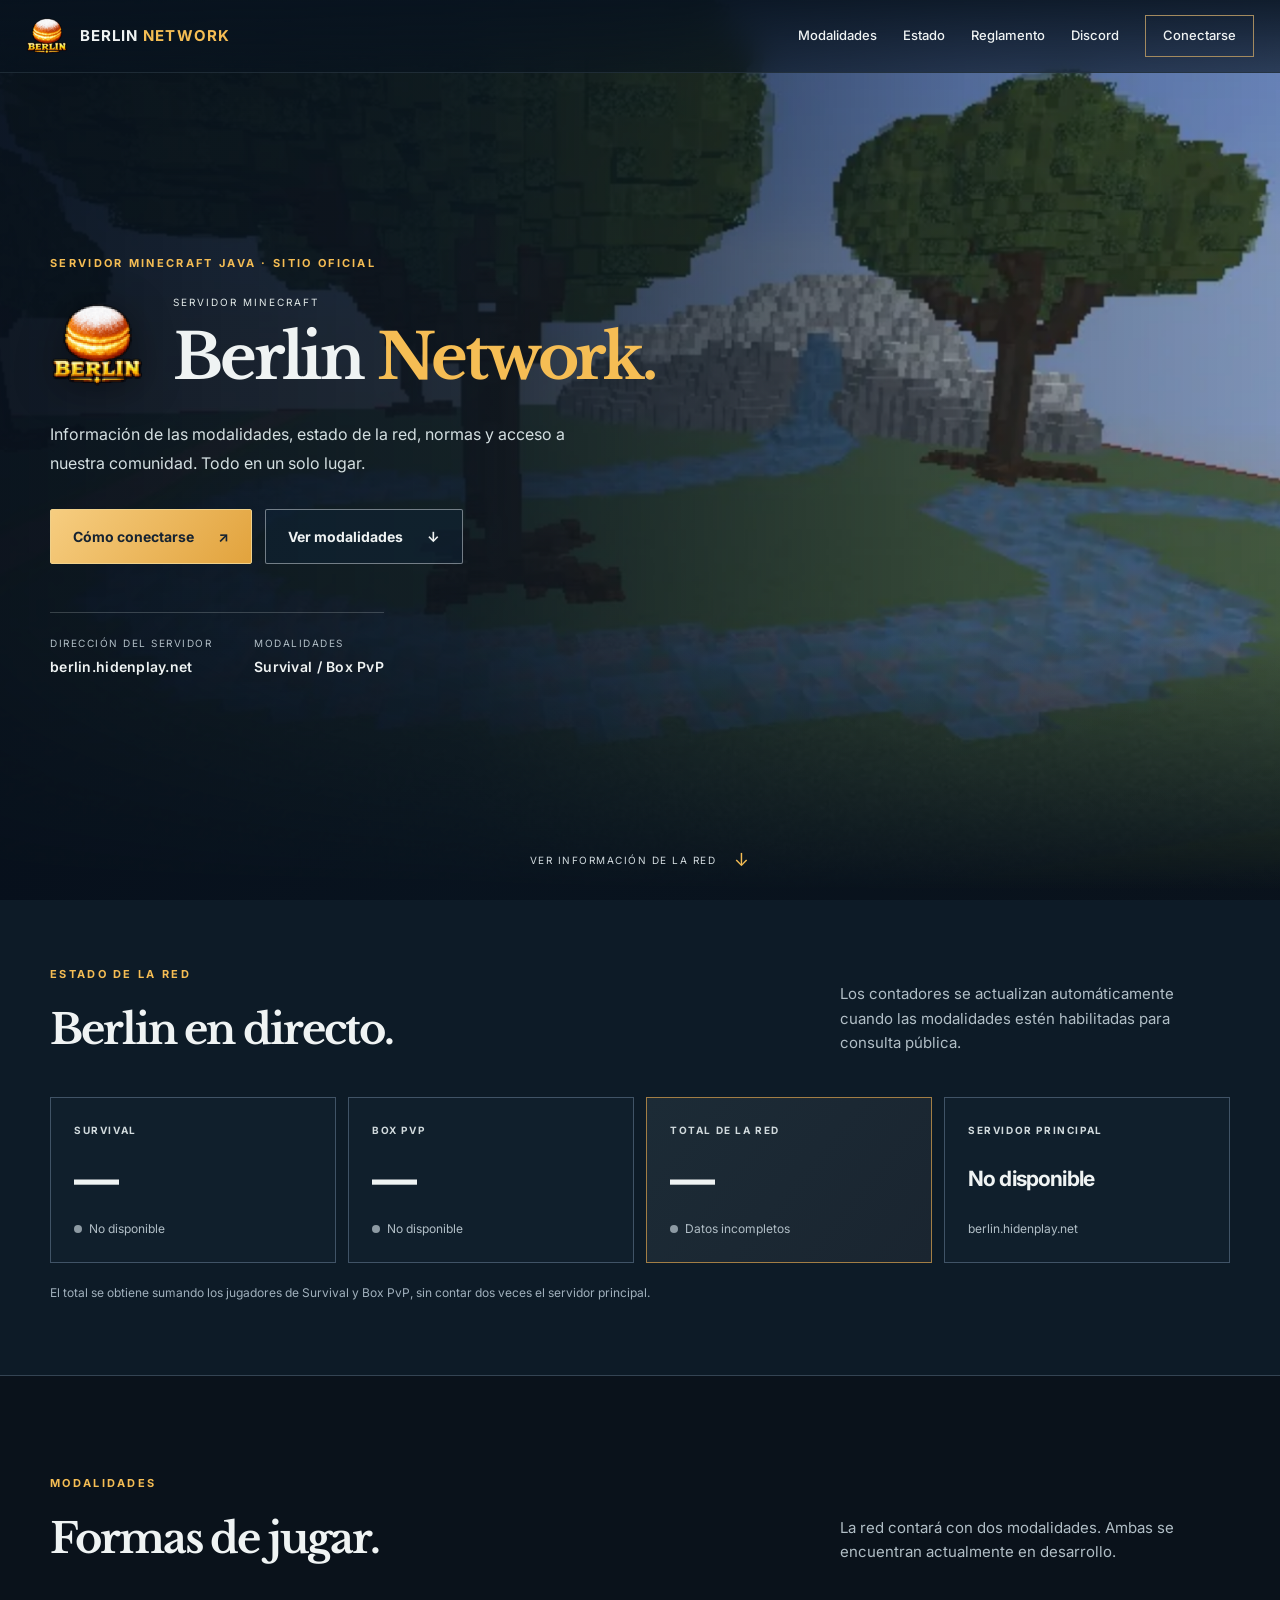
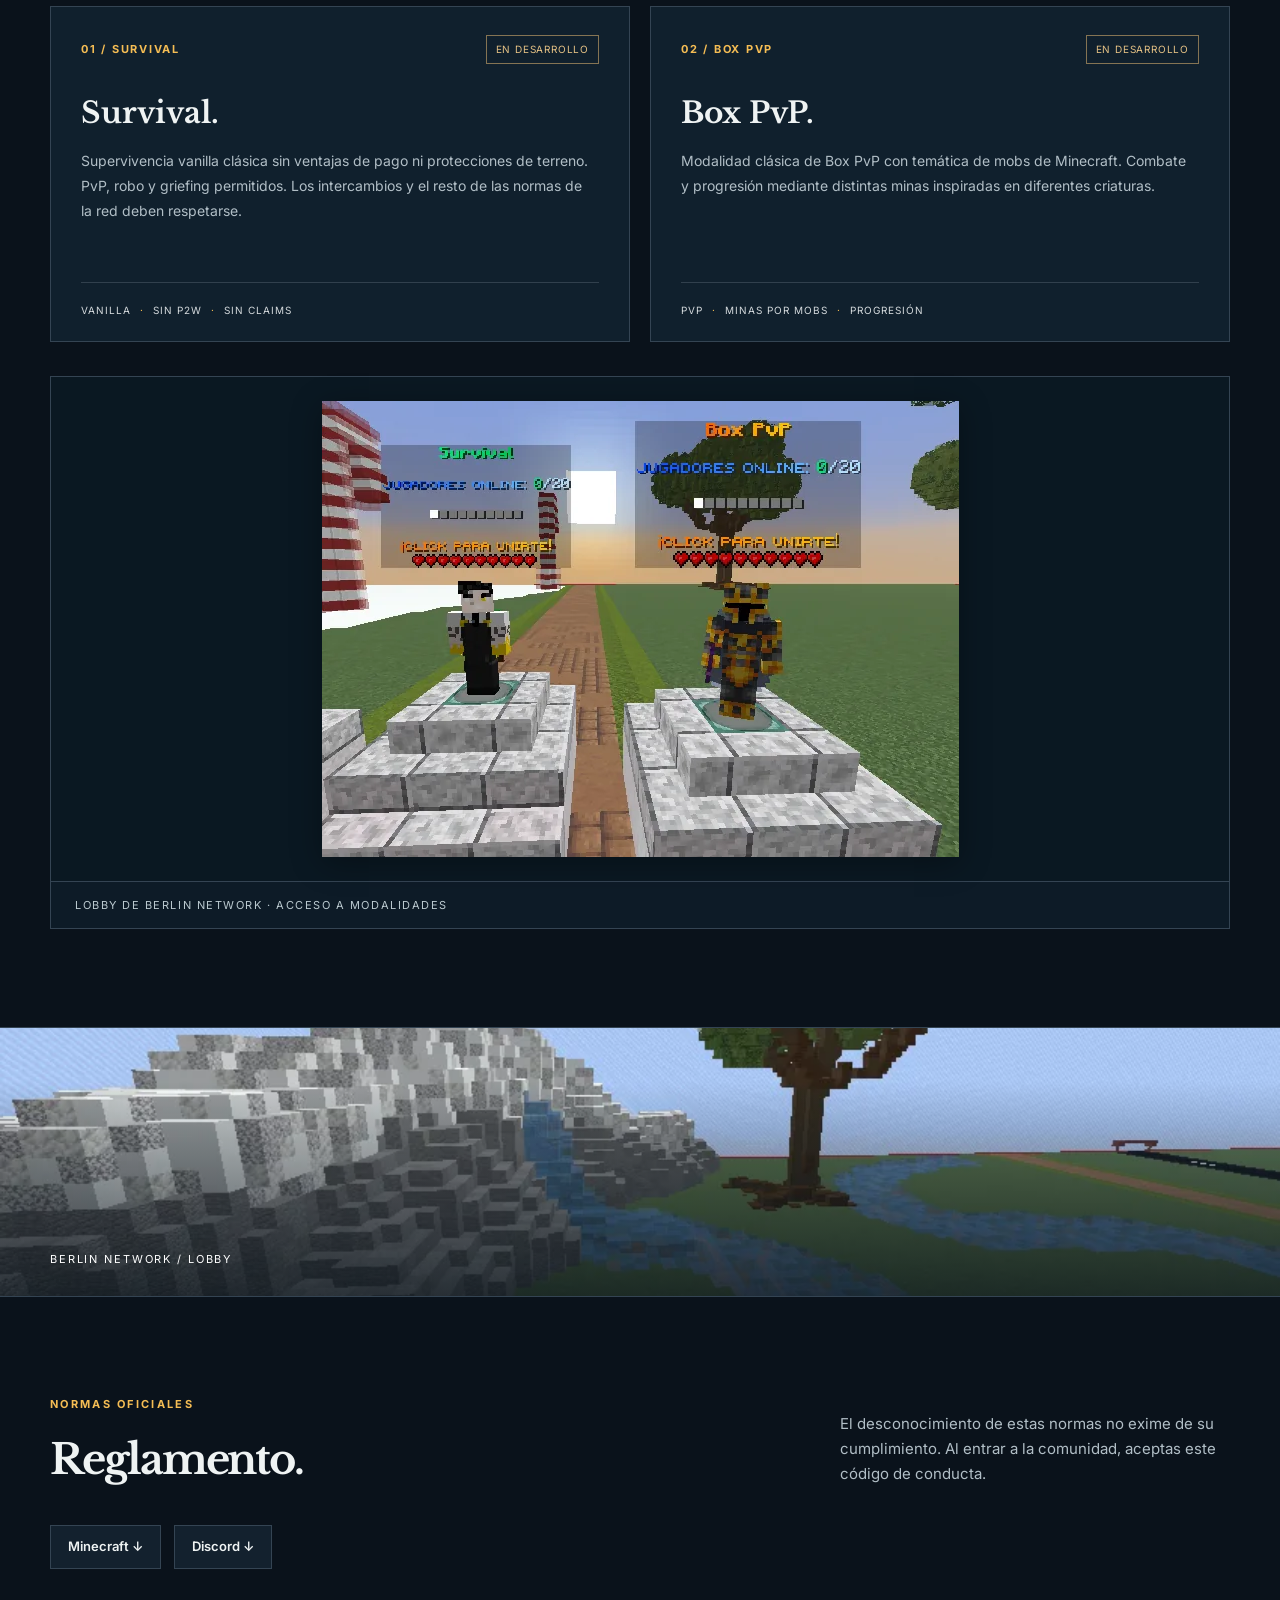
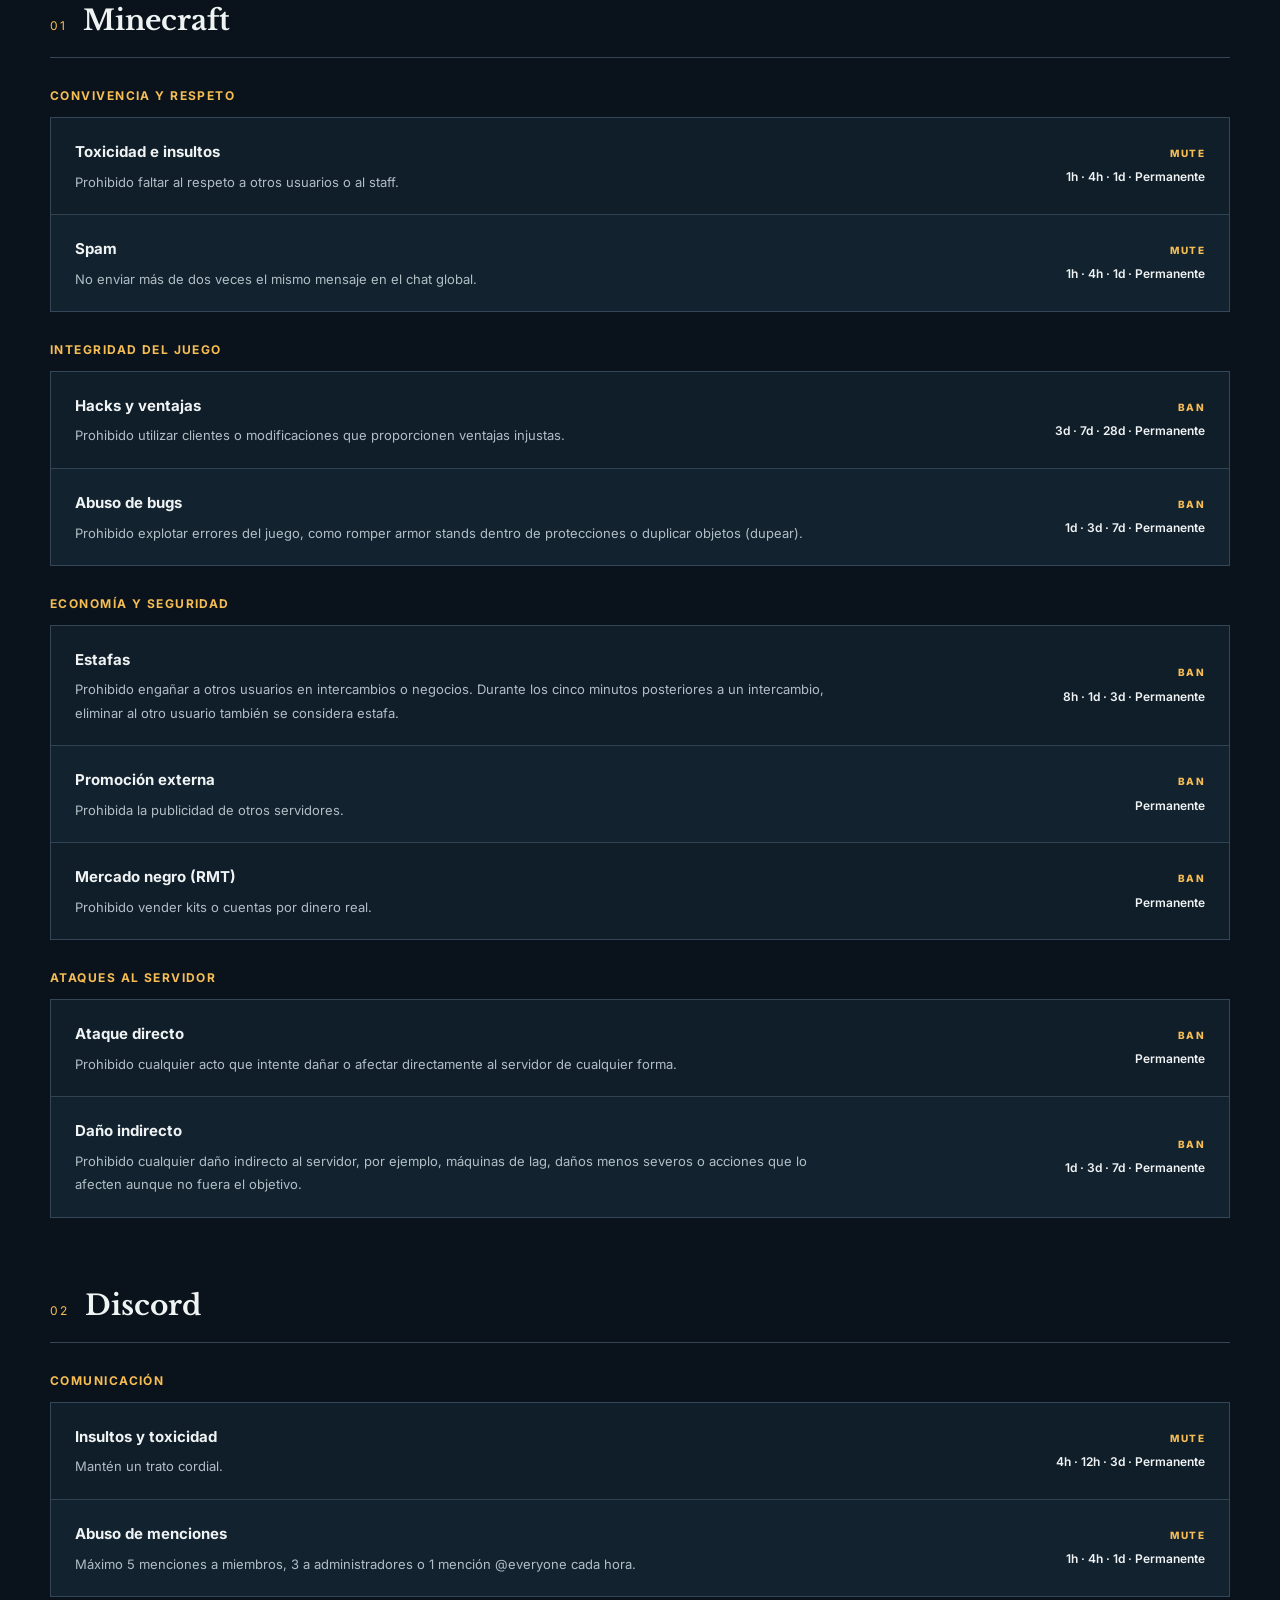
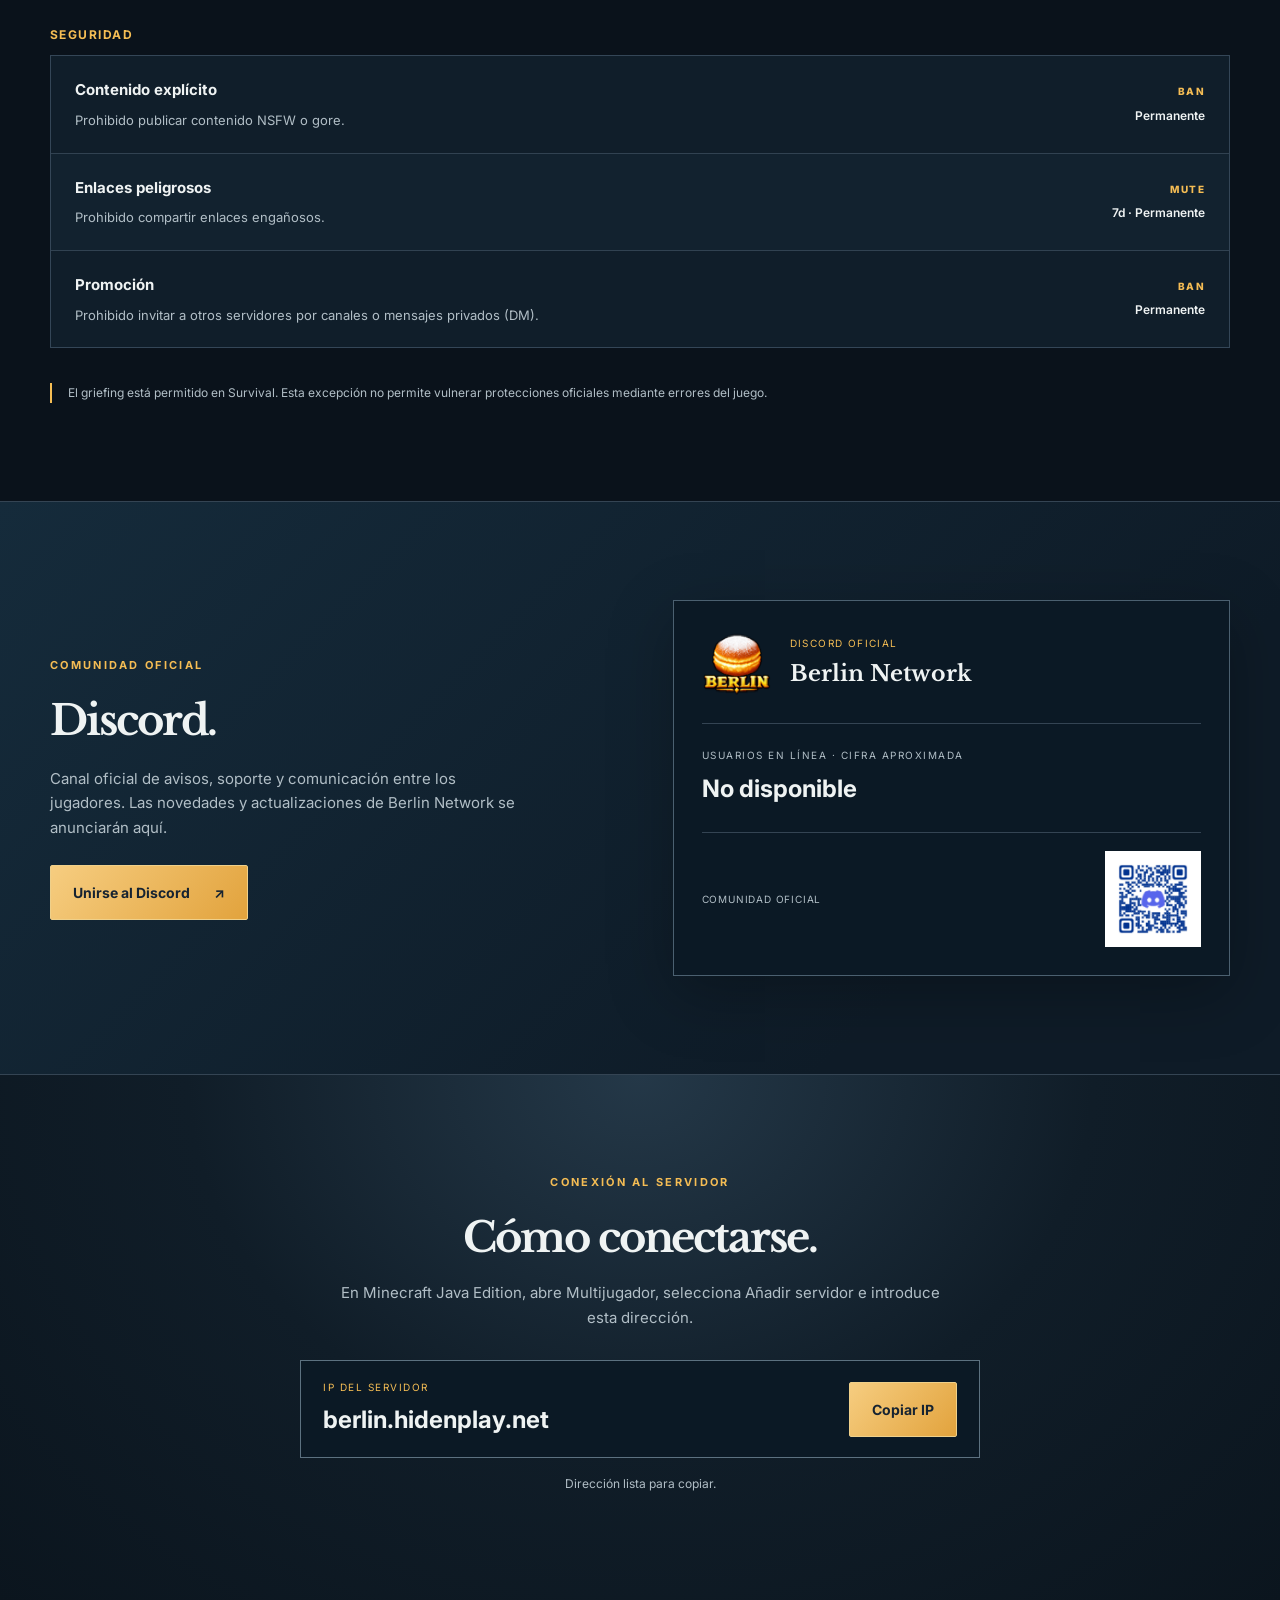
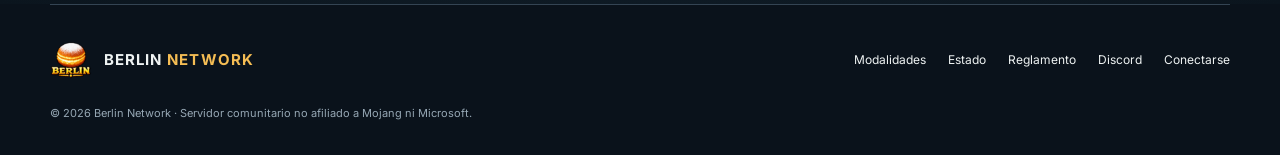
==== commit 5ebab1aa: "fix: restore panoramic hero motion and remove public Discord guild ID" ====
--- a/index.html
+++ b/index.html
@@ -80,7 +80,7 @@
   </div>
   <p class="rule-smallprint">El griefing está permitido en Survival. Esta excepción no permite vulnerar protecciones oficiales mediante errores del juego.</p>
  </section>
- <section class="section community" id="discord" aria-labelledby="discord-title"><div class="wrap community-grid"><div><p class="eyebrow">COMUNIDAD OFICIAL</p><h2 id="discord-title">Discord.</h2><p>Canal oficial de avisos, soporte y comunicación entre los jugadores. Las novedades y actualizaciones de Berlin Network se anunciarán aquí.</p><a class="button gold" href="https://discord.gg/GJRXZk8jEn" target="_blank" rel="noopener noreferrer">Unirse al Discord <span aria-hidden="true">↗</span></a></div><div class="discord-card"><div class="discord-card-head"><img src="assets/berlin-icon.png" alt="Icono de Berlin Network" width="70" height="70"><div><span>DISCORD OFICIAL</span><strong>Berlin Network</strong></div></div><div class="discord-count"><span>USUARIOS EN LÍNEA</span><strong id="discord-online" aria-live="polite">Consultando…</strong></div><div class="discord-card-foot"><span>ID: 1566195525961785505</span><img src="assets/discord-qr.png" width="96" height="96" loading="lazy" alt="Código QR para unirte al Discord"></div></div></div></section>
+ <section class="section community" id="discord" aria-labelledby="discord-title"><div class="wrap community-grid"><div><p class="eyebrow">COMUNIDAD OFICIAL</p><h2 id="discord-title">Discord.</h2><p>Canal oficial de avisos, soporte y comunicación entre los jugadores. Las novedades y actualizaciones de Berlin Network se anunciarán aquí.</p><a class="button gold" href="https://discord.gg/UeGzQjRebw" target="_blank" rel="noopener noreferrer">Unirse al Discord <span aria-hidden="true">↗</span></a></div><div class="discord-card"><div class="discord-card-head"><img src="assets/berlin-icon.png" alt="Icono de Berlin Network" width="70" height="70"><div><span>DISCORD OFICIAL</span><strong>Berlin Network</strong></div></div><div class="discord-count"><span>USUARIOS EN LÍNEA · CIFRA APROXIMADA</span><strong id="discord-online" aria-live="polite">Consultando…</strong></div><div class="discord-card-foot"><span>COMUNIDAD OFICIAL</span><img src="assets/discord-qr.png" width="96" height="96" loading="lazy" alt="Código QR para unirte al Discord"></div></div></div></section>
  <section class="section connect" id="conectar" aria-labelledby="connect-title"><div class="wrap"><p class="eyebrow">CONEXIÓN AL SERVIDOR</p><h2 id="connect-title">Cómo conectarse.</h2><p>En Minecraft Java Edition, abre Multijugador, selecciona Añadir servidor e introduce esta dirección.</p><div class="server-address"><div><span>IP DEL SERVIDOR</span><strong id="server-address">berlin.hidenplay.net</strong></div><button id="copy-ip" class="button gold" type="button">Copiar IP</button></div><p class="copy-feedback" role="status" id="copy-feedback">Dirección lista para copiar.</p></div></section>
 </main>
 <footer class="footer wrap"><a class="brand" href="#inicio"><img src="assets/berlin-icon.png" alt="" width="36" height="36"><span><strong>BERLIN</strong> <b>NETWORK</b></span></a><div class="footer-links"><a href="#modalidades">Modalidades</a><a href="#estado">Estado</a><a href="#reglamento">Reglamento</a><a href="#discord">Discord</a><a href="#conectar">Conectarse</a></div><p>© <span id="year">2026</span> Berlin Network · Servidor comunitario no afiliado a Mojang ni Microsoft.</p></footer>
--- a/styles.css
+++ b/styles.css
@@ -1,6 +1,6 @@
 :root{color-scheme:dark;--ink:#0a121b;--steel:#152430;--steel-2:#0e1d28;--line:#344453;--paper:#eff3f3;--muted:#b1bec6;--gold:#f5bd54;--orange:#f37b27;--cyan:#9ac9d6}*{box-sizing:border-box}html{scroll-behavior:smooth;scroll-padding-top:104px}body{margin:0;background:var(--ink);color:var(--paper);font-family:Inter,Arial,sans-serif;line-height:1.65}a{color:inherit;text-decoration:none}img{max-width:100%;display:block}button{font:inherit;cursor:pointer}a,button{touch-action:manipulation}a:focus-visible,button:focus-visible{outline:3px solid var(--gold);outline-offset:4px}p,h1,h2,h3,h4{margin-top:0}h1,h2{font-family:'Libre Baskerville',Georgia,serif;font-weight:700;letter-spacing:-.05em;line-height:1.2}h3,h4{line-height:1.3}h1{font-size:clamp(36px,4.9vw,68px)}h2{font-size:clamp(30px,3.25vw,48px)}h1 em,h2 em{font-style:normal;color:var(--gold)}.wrap{width:min(1180px,calc(100% - 80px));margin-inline:auto}.section{padding-top:98px;padding-bottom:98px}.eyebrow{font-size:11px;font-weight:700;color:var(--gold);letter-spacing:.21em;margin-bottom:22px}.skip{position:fixed;top:-100px;left:12px;background:var(--gold);z-index:50;color:var(--ink);padding:10px}.skip:focus{top:12px}
 .nav{position:fixed;top:0;left:0;right:0;z-index:30;display:flex;align-items:center;justify-content:space-between;gap:24px;padding:15px max(26px,calc((100% - 1240px)/2));background:linear-gradient(180deg,#08131fe8,#08131f9e);border-bottom:1px solid #b0c5cc21;backdrop-filter:blur(16px);transition:background .25s,border-color .25s}.nav.scrolled{background:#0b1622f3;border-color:#52627066}.brand{display:flex;align-items:center;gap:12px;white-space:nowrap;font-size:15px;letter-spacing:.07em;font-weight:700}.brand img{width:42px;height:42px;object-fit:contain;image-rendering:auto}.brand b{color:var(--gold)}.nav-links{display:flex;gap:26px;align-items:center}.nav-links a{font-size:13px;font-weight:500;transition:color .18s}.nav-links a:hover,.footer-links a:hover{color:var(--gold)}.nav-links a.nav-action{border:1px solid #a38a5f;padding:9px 17px;color:var(--paper)}.nav-action:hover{background:#efbd5b19}.menu-toggle{display:none;border:1px solid var(--line);padding:11px;background:#08131f;color:var(--paper)}.menu-toggle span{display:block;background:var(--paper);width:20px;height:2px;margin:4px}
-.hero{height:min(940px,100svh);min-height:670px;position:relative;display:flex;align-items:center;overflow:hidden}.hero-scenes,.hero-scene,.hero-shade{position:absolute;inset:0;width:100%;height:100%}.hero-scenes{background:#151f2b}.hero-scene{object-fit:cover;object-position:50% 49%;opacity:0;transition:opacity 2s ease-in-out;will-change:opacity;transform:scale(1.04)}.hero-scene.active{opacity:1}.hero-shade{background:linear-gradient(90deg,#07101cf3 0%,#08131fdb 36%,#08131f6b 75%,#08131f45),linear-gradient(0deg,var(--ink) 1%,transparent 30%);pointer-events:none}.hero-content{position:relative;z-index:1;padding-top:90px;padding-bottom:58px}.hero-identity{display:flex;align-items:center;gap:28px;max-width:680px}.hero-logo{width:95px;height:95px;object-fit:contain;filter:drop-shadow(0 4px 20px #0007)}.overline{font-size:10px;color:#e1e9e8;letter-spacing:.2em;margin-bottom:10px}.hero h1{margin:0}.hero .lead{max-width:515px;font-size:16px;line-height:1.85;color:#d4dfe1;margin:24px 0 0}.actions{display:flex;flex-wrap:wrap;gap:13px;margin-top:30px}.button{display:inline-flex;justify-content:center;align-items:center;gap:24px;font-size:14px;font-weight:700;padding:15px 22px;min-height:52px;border-radius:2px;border:1px solid transparent;transition:transform .16s,background-color .16s,color .16s}.button:hover{transform:translateY(-2px)}.button.gold{background:linear-gradient(130deg,#f6cd80,#e2a33d);color:#162331;border-color:#efd08a}.button.gold:hover{background:#f6cb71}.button.glass{background:#1024368c;border-color:#a8b0b7a8;color:var(--paper)}.button.glass:hover{background:#152737}.hero-meta{display:flex;flex-wrap:wrap;gap:42px;margin-top:48px;padding-top:22px;border-top:1px solid #d2dada39;width:fit-content}.hero-meta div{display:grid;gap:4px}.hero-meta span{font-size:10px;color:var(--muted);letter-spacing:.15em}.hero-meta strong{font-size:14px;letter-spacing:.02em;font-weight:600}.explore{position:absolute;bottom:25px;left:50%;transform:translateX(-50%);z-index:2;display:flex;align-items:center;gap:18px;color:#d3dce0;font-size:10px;letter-spacing:.15em;white-space:nowrap}.explore span{font-size:18px;color:var(--gold)}
+.hero{height:min(940px,100svh);min-height:670px;position:relative;display:flex;align-items:center;overflow:hidden}.hero-scenes,.hero-scene,.hero-shade{position:absolute;inset:0;width:100%;height:100%}.hero-scenes{background:#151f2b}.hero-scene{object-fit:cover;object-position:50% 49%;opacity:0;transition:opacity 2s ease-in-out;will-change:opacity,transform;transform:scale(1.13) translate3d(-2.8%,0,0);animation:berlinPan 18s ease-in-out infinite alternate}@keyframes berlinPan{from{transform:scale(1.13) translate3d(-2.8%,0,0)}to{transform:scale(1.13) translate3d(2.8%,0,0)}}.hero-scene.active{opacity:1}.hero-shade{background:linear-gradient(90deg,#07101cf3 0%,#08131fdb 36%,#08131f6b 75%,#08131f45),linear-gradient(0deg,var(--ink) 1%,transparent 30%);pointer-events:none}.hero-content{position:relative;z-index:1;padding-top:90px;padding-bottom:58px}.hero-identity{display:flex;align-items:center;gap:28px;max-width:680px}.hero-logo{width:95px;height:95px;object-fit:contain;filter:drop-shadow(0 4px 20px #0007)}.overline{font-size:10px;color:#e1e9e8;letter-spacing:.2em;margin-bottom:10px}.hero h1{margin:0}.hero .lead{max-width:515px;font-size:16px;line-height:1.85;color:#d4dfe1;margin:24px 0 0}.actions{display:flex;flex-wrap:wrap;gap:13px;margin-top:30px}.button{display:inline-flex;justify-content:center;align-items:center;gap:24px;font-size:14px;font-weight:700;padding:15px 22px;min-height:52px;border-radius:2px;border:1px solid transparent;transition:transform .16s,background-color .16s,color .16s}.button:hover{transform:translateY(-2px)}.button.gold{background:linear-gradient(130deg,#f6cd80,#e2a33d);color:#162331;border-color:#efd08a}.button.gold:hover{background:#f6cb71}.button.glass{background:#1024368c;border-color:#a8b0b7a8;color:var(--paper)}.button.glass:hover{background:#152737}.hero-meta{display:flex;flex-wrap:wrap;gap:42px;margin-top:48px;padding-top:22px;border-top:1px solid #d2dada39;width:fit-content}.hero-meta div{display:grid;gap:4px}.hero-meta span{font-size:10px;color:var(--muted);letter-spacing:.15em}.hero-meta strong{font-size:14px;letter-spacing:.02em;font-weight:600}.explore{position:absolute;bottom:25px;left:50%;transform:translateX(-50%);z-index:2;display:flex;align-items:center;gap:18px;color:#d3dce0;font-size:10px;letter-spacing:.15em;white-space:nowrap}.explore span{font-size:18px;color:var(--gold)}
 .status-strip{background:#0d1b27;padding:65px 0 72px;border-bottom:1px solid var(--line)}.strip-heading,.section-heading{display:flex;align-items:end;justify-content:space-between;gap:42px;margin-bottom:34px}.strip-heading>div,.section-heading>div{flex:1.4}.strip-heading h2,.section-heading h2{margin-bottom:8px}.strip-heading>p,.section-heading>p{flex:1;max-width:390px;margin:0 0 7px;color:var(--muted);font-size:15px}.status-grid{display:grid;grid-template-columns:repeat(4,1fr);gap:12px}.status-card{border:1px solid #405366;background:#101f2c;padding:24px 23px;min-height:164px;display:flex;flex-direction:column;align-items:flex-start;gap:13px}.status-card.total{border-color:#a27e45;background:linear-gradient(130deg,#1c2b36,#1a2530)}.metric-label{font-size:10px;letter-spacing:.16em;color:#d1dadd;font-weight:700}.metric-number{font-size:45px;line-height:1.2;font-weight:700;letter-spacing:-.06em}.metric-word{font-size:21px;line-height:1.4;letter-spacing:-.04em;min-height:54px;display:flex;align-items:center}.metric-state{color:var(--muted);font-size:12px}.state-dot{display:inline-block;width:8px;height:8px;border-radius:50%;background:#8d9aa3;margin-right:4px;vertical-align:middle}.state-dot.online{background:#55d79e}.state-dot.offline{background:#db8c70}.stat-note{margin:20px 0 0;color:#a0b0bc;font-size:12px}
 .mode-list{display:grid;grid-template-columns:1fr 1fr;gap:20px}.mode{border:1px solid var(--line);background:#10202d;padding:28px 30px 23px;display:flex;flex-direction:column;min-height:336px}.mode-head{display:flex;align-items:center;justify-content:space-between;gap:15px}.mode-index{font-size:11px;letter-spacing:.16em;color:var(--gold);font-weight:700}.chip{border:1px solid #857453;color:#e6c285;padding:5px 9px;font-size:10px;letter-spacing:.08em;white-space:nowrap}.mode h3{font-family:'Libre Baskerville',Georgia,serif;font-size:clamp(25px,2.3vw,36px);margin:30px 0 16px}.mode>p{color:var(--muted);font-size:14px;max-width:510px;line-height:1.8;margin-bottom:auto}.mode-foot{margin-top:28px;padding-top:19px;border-top:1px solid #52616e80;display:flex;flex-wrap:wrap;gap:9px;font-size:10px;letter-spacing:.1em;color:#d5dadd}.mode-foot span{color:var(--gold)}.lobby-shot{margin:34px 0 0;background:#0d1b27;border:1px solid var(--line)}.lobby-shot-content{display:flex;justify-content:center;align-items:center;padding:24px;background:#0a1822}.lobby-shot-content img{width:auto;height:auto;max-width:100%;max-height:none;object-fit:contain;image-rendering:auto;box-shadow:0 6px 30px #0005}.lobby-shot figcaption{font-size:11px;letter-spacing:.14em;color:#bbcad0;padding:14px 24px;border-top:1px solid var(--line)}
 .scenery-divider{height:270px;position:relative;overflow:hidden;border-block:1px solid var(--line)}.scenery-divider img{height:100%;width:100%;object-fit:cover;object-position:50% 50%}.scenery-overlay{position:absolute;inset:0;background:linear-gradient(0deg,#061018b8,transparent 80%)}.scenery-divider>span{position:absolute;bottom:28px;left:max(40px,calc((100% - 1180px)/2));font-size:11px;color:#fff;letter-spacing:.17em}
@@ -10,4 +10,4 @@
 .footer{padding-top:34px;padding-bottom:33px;display:flex;flex-wrap:wrap;align-items:center;justify-content:space-between;gap:20px;border-top:1px solid var(--line)}.footer-links{display:flex;flex-wrap:wrap;gap:22px;font-size:12px}.footer p{color:#96a7b4;font-size:11px;margin:3px 0 0;width:100%}
 @media(max-width:980px){.nav-links{gap:14px}.wrap{width:calc(100% - 52px)}.status-grid{grid-template-columns:repeat(2,1fr)}.community-grid{gap:32px}.hero-meta{gap:28px}.rule{grid-template-columns:1fr}.penalty{justify-items:start;text-align:left}}
 @media(max-width:700px){html{scroll-padding-top:82px}.nav{padding:11px 20px}.brand{font-size:13px}.brand img{width:38px;height:38px}.menu-toggle{display:block}.nav-links{display:none;position:absolute;left:0;top:100%;right:0;flex-direction:column;align-items:stretch;gap:0;padding:9px 20px 18px;background:#0b1723;border-bottom:1px solid var(--line);box-shadow:0 18px 38px #0006}.nav-links.open{display:flex}.nav-links a,.nav-links a.nav-action{border:0;padding:14px 6px;font-size:14px}.wrap{width:calc(100% - 36px)}.section{padding-top:63px;padding-bottom:63px}.hero{min-height:740px;height:auto}.hero-content{padding-top:150px;padding-bottom:95px}.hero-identity{gap:14px}.hero-logo{width:62px;height:62px}.overline{font-size:9px;margin:0 0 8px}.hero h1{font-size:clamp(30px,7.7vw,49px)}.hero .lead{font-size:15px}.hero-shade{background:linear-gradient(90deg,#07101ce9,#08131fc5),linear-gradient(0deg,var(--ink),transparent 45%)}.hero-meta{gap:20px;margin-top:36px}.hero-meta strong{font-size:12px}.explore{bottom:24px;font-size:9px}.status-strip{padding:58px 0}.strip-heading,.section-heading{display:block;margin-bottom:24px}.strip-heading>p,.section-heading>p{max-width:none;margin-top:14px}.status-card{padding:19px 14px;min-height:138px}.metric-number{font-size:35px}.metric-word{font-size:17px;min-height:44px}.status-grid{gap:9px}.mode-list{grid-template-columns:1fr;gap:14px}.mode{min-height:auto;padding:24px}.mode h3{margin-top:20px}.mode>p{margin-bottom:0}.lobby-shot-content{padding:12px}.lobby-shot figcaption{font-size:9px;padding:12px}.scenery-divider{height:190px}.scenery-divider>span{left:18px}.rules-nav{margin-top:0}.rules-group-heading h3{font-size:23px}.rule{padding:17px}.rule p{font-size:12px}.penalty b{font-size:11px}.community-grid{grid-template-columns:1fr}.discord-card{padding:21px}.server-address{flex-direction:column;align-items:stretch}.server-address .button{width:100%}.footer-links{width:100%;gap:12px}.footer{gap:16px}}
-@media(prefers-reduced-motion:reduce){*,*::before,*::after{scroll-behavior:auto!important;animation:none!important;transition:none!important}.hero-scene:not(.active){display:none}}+@media(prefers-reduced-motion:reduce){*,*::before,*::after{scroll-behavior:auto!important;animation:none!important;transition:none!important}.hero-scene:not(.active){display:none}.hero-scene{transform:scale(1.04)!important}}
